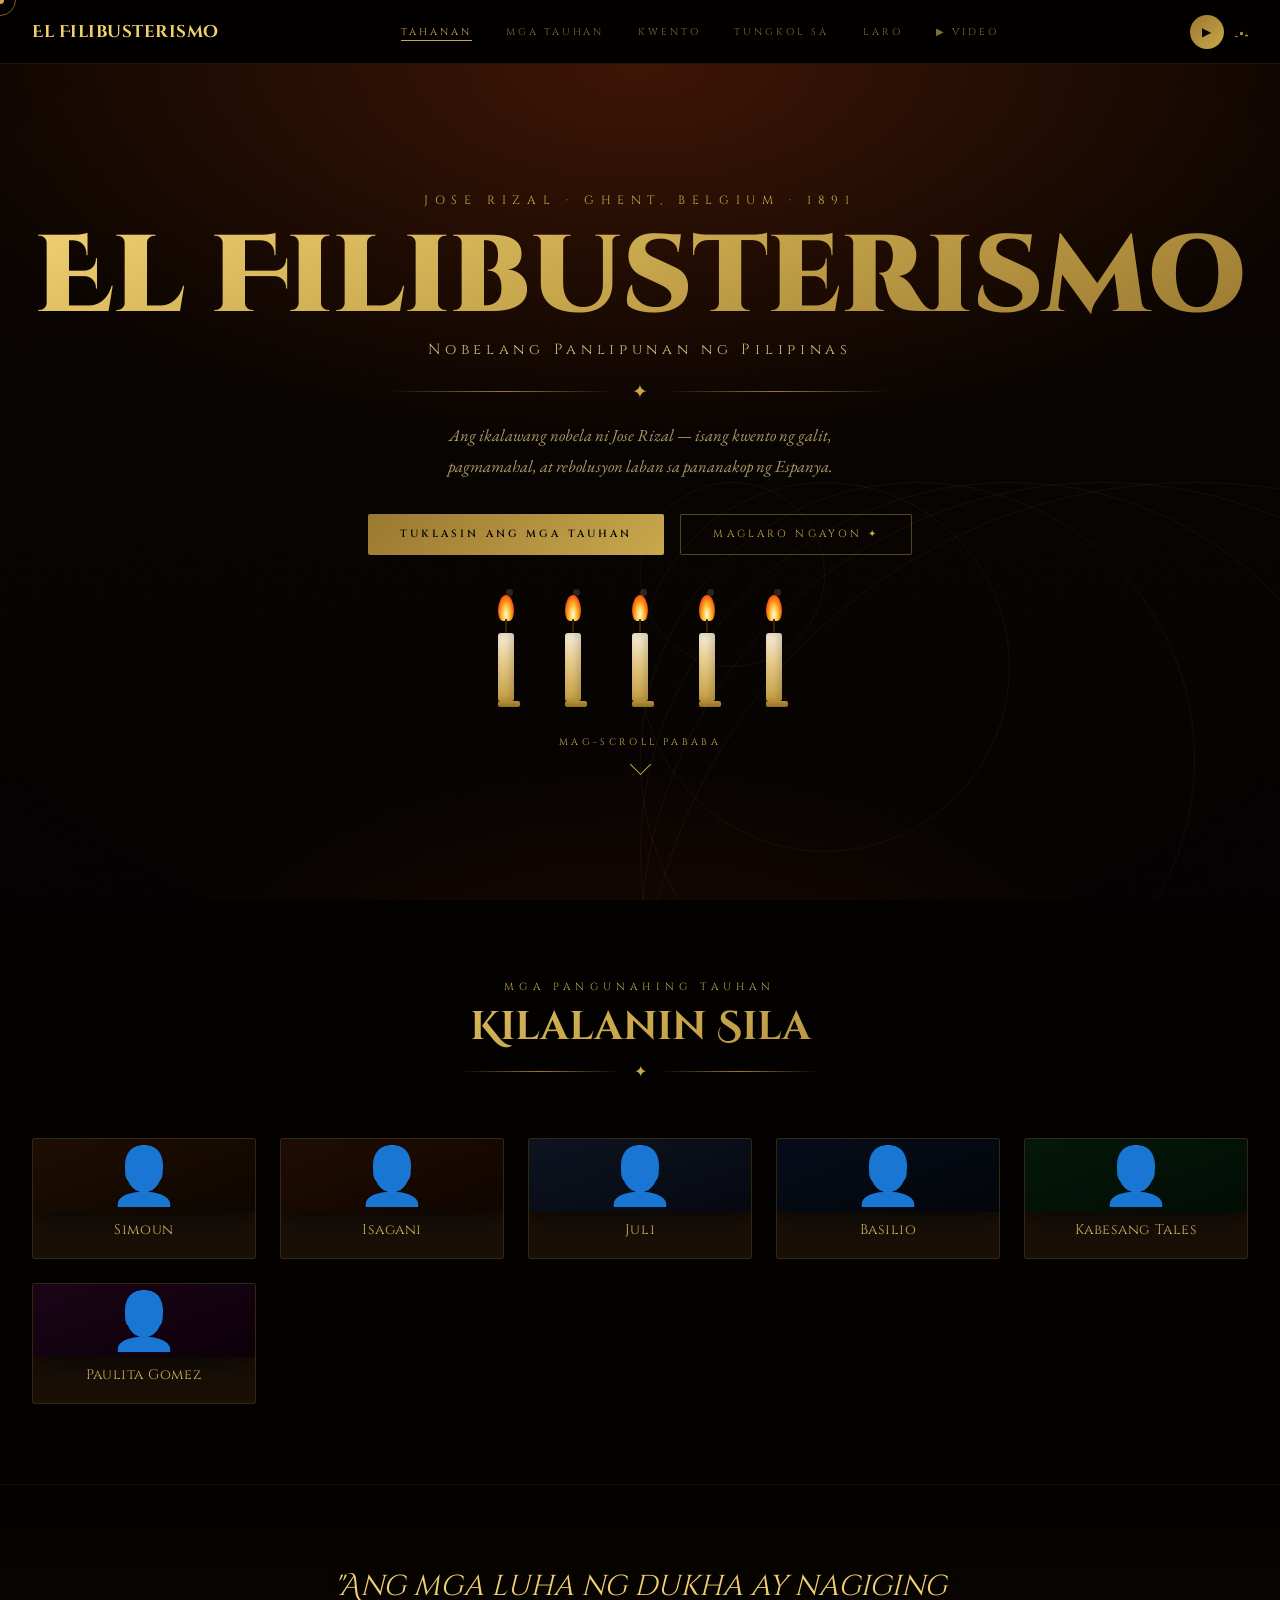
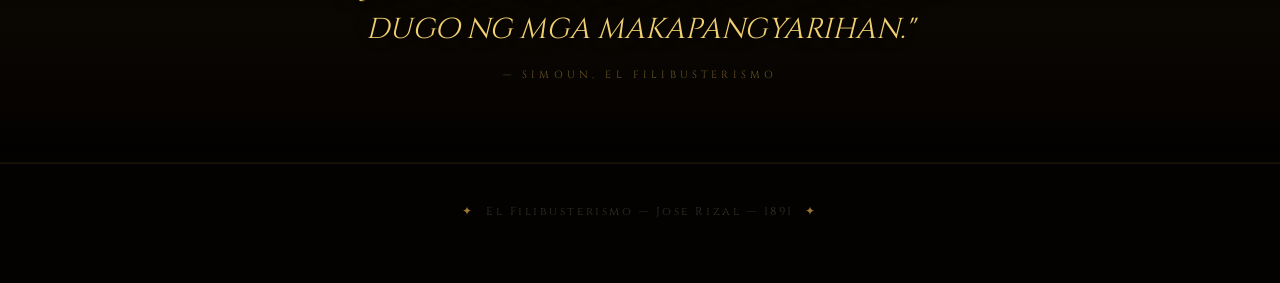
==== index.html @ e142c2f9 "changes" ====
<!DOCTYPE html>
<html lang="fil">
<head>
<meta charset="UTF-8">
<meta name="viewport" content="width=device-width, initial-scale=1.0, maximum-scale=1.0">
<title>El Filibusterismo — Pangunahing Pahina</title>
<link href="https://fonts.googleapis.com/css2?family=Cinzel+Decorative:wght@400;700;900&family=Cinzel:wght@400;600;700&family=EB+Garamond:ital,wght@0,400;0,600;1,400;1,600&display=swap" rel="stylesheet">

  <link rel="stylesheet" href="css/variables-reset.css">
  <link rel="stylesheet" href="css/keyframes.css">
  <link rel="stylesheet" href="css/layout.css">
  <link rel="stylesheet" href="css/navbar.css">
  <link rel="stylesheet" href="css/pages.css">
  <link rel="stylesheet" href="css/landing.css">
  <link rel="stylesheet" href="css/characters.css">
  <link rel="stylesheet" href="css/about.css">
  <link rel="stylesheet" href="css/game.css">
  <link rel="stylesheet" href="css/modal.css">
  <link rel="stylesheet" href="css/misc.css">
  <link rel="stylesheet" href="css/kwento.css">
  <link rel="stylesheet" href="css/video.css">
  <link rel="stylesheet" href="css/registration.css">
</head>
<body>

<!-- Page wipe -->
<div id="pageWipe"></div>
<!-- Read progress -->
<div id="readProg"></div>
<!-- Cursor -->
<div class="c-dot" id="cDot"></div>
<div class="c-ring" id="cRing"></div>
<!-- Particles -->
<div id="particles"></div>

<!-- ══════════════════════════════════════
     NAVBAR
     ══════════════════════════════════════ -->
<nav id="navbar">
  <div class="nav-brand" onclick="nav('home')">El Filibusterismo</div>
  <div class="nav-links">
    <button class="nav-link active" data-page="home" onclick="nav('home')">Tahanan</button>
    <button class="nav-link" data-page="characters" onclick="nav('characters')">Mga Tauhan</button>
    <button class="nav-link" data-page="kwento" onclick="nav('kwento')">Kwento</button>
    <button class="nav-link" data-page="about" onclick="nav('about')">Tungkol Sa</button>
    <button class="nav-link" data-page="game" onclick="nav('game')">Laro</button>
    <button class="nav-link" data-page="video" onclick="nav('video')">▶ Video</button>
  </div>
  <div style="display:flex;align-items:center;gap:.4rem">
    <button class="nav-music-btn" id="navMusicBtn" onclick="toggleMusic()" title="Musika">▶</button>
    <div class="nav-eq" id="navEq">
      <div class="nav-eq-bar paused"></div>
      <div class="nav-eq-bar paused"></div>
      <div class="nav-eq-bar paused"></div>
    </div>
    <button class="hamburger" id="hamburger" onclick="toggleMobileNav()" aria-label="Menu">
      <span></span><span></span><span></span>
    </button>
  </div>
</nav>

<!-- Mobile nav -->
<div class="mobile-nav" id="mobileNav">
  <div class="mobile-nav-link" onclick="nav('home');toggleMobileNav()">✦ Tahanan</div>
  <div class="mobile-nav-link" onclick="nav('characters');toggleMobileNav()">⚜ Mga Tauhan</div>
  <div class="mobile-nav-link" onclick="nav('kwento');toggleMobileNav()">📖 Kwento</div>
  <div class="mobile-nav-link" onclick="nav('about');toggleMobileNav()">📜 Tungkol Sa</div>
  <div class="mobile-nav-link" onclick="nav('game');toggleMobileNav()">🎮 Laro</div>
  <div class="mobile-nav-link" onclick="nav('video');toggleMobileNav()">▶ Video</div>
</div>

<!-- ══════════════════════════════════════
     LANDING PAGE
     ══════════════════════════════════════ -->
<div id="page-home" class="page active">
  <section class="lhero">
    <div class="lhero-rings" id="lheroRings"></div>
    <p class="lhero-tag">Jose Rizal · Ghent, Belgium · 1891</p>
    <h1 class="lhero-title">El Filibusterismo</h1>
    <p class="lhero-sub">Nobelang Panlipunan ng Pilipinas</p>
    <div class="lhero-divider"><span class="lhero-gem">✦</span></div>
    <p class="lhero-desc">Ang ikalawang nobela ni Jose Rizal — isang kwento ng galit,<br>pagmamahal, at rebolusyon laban sa pananakop ng Espanya.</p>
    <div class="lhero-btns">
      <button class="btn-primary" onclick="nav('characters')">Tuklasin ang mga Tauhan</button>
      <button class="btn-outline" onclick="nav('game')">Maglaro Ngayon ✦</button>
    </div>
    <div class="candle-row" id="candleRow"></div>
    <div class="lhero-scroll">
      <span>MAG-SCROLL PABABA</span>
      <div class="lhero-scroll-arr"></div>
    </div>
  </section>

  <!-- Featured characters -->
  <section class="featured">
    <p class="featured-label">Mga Pangunahing Tauhan</p>
    <h2 class="featured-title">Kilalanin Sila</h2>
    <div class="featured-rule"><span>✦</span></div>
    <div class="featured-grid" id="featGrid"></div>
  </section>

  <!-- Quote -->
  <div class="quote-strip">
    <p class="quote-text">"Ang mga luha ng dukha ay nagiging dugo ng mga makapangyarihan."</p>
    <p class="quote-attr">— Simoun, El Filibusterismo</p>
  </div>

  <footer class="footer"><span>✦</span>&nbsp; El Filibusterismo — Jose Rizal — 1891 &nbsp;<span>✦</span></footer>
</div>

<!-- ══════════════════════════════════════
     CHARACTERS PAGE
     ══════════════════════════════════════ -->
<div id="page-characters" class="page">
  <div class="chars-hero">
    <p class="chars-eyeline">Dramatis Personae</p>
    <h1 class="chars-title">Mga Pangunahing Tauhan</h1>
    <p class="chars-desc">Ang bawat tauhan ay isang salamin ng lipunang kolonyal ng Pilipinas sa ilalim ng pamamahala ng Espanya.</p>
  </div>
  <div class="section-wrap">
    <div class="s-rule"><span>✦</span></div>
    <div class="filter-bar" id="filterBar"></div>
    <div class="cards-grid" id="cardsGrid"></div>
  </div>
  <footer class="footer"><span>✦</span>&nbsp; El Filibusterismo — Jose Rizal — 1891 &nbsp;<span>✦</span></footer>
</div>

<!-- ══════════════════════════════════════
     ABOUT PAGE
     ══════════════════════════════════════ -->
<div id="page-about" class="page">
  <div class="about-hero">
    <h1 class="about-title">Tungkol Sa Nobela</h1>
    <p class="about-subtitle">Ang Kasaysayan, Kahulugan, at Pamana ng El Filibusterismo</p>
  </div>
  <div class="about-content">
    <div class="rizal-box">
      <div class="rizal-emoji">👨‍💼</div>
      <div class="rizal-info">
        <div class="rizal-name">Jose Protacio Rizal Mercado y Alonzo Realonda</div>
        <div class="rizal-dates">Hunyo 19, 1861 — Disyembre 30, 1896</div>
        <p class="rizal-bio">Si Jose Rizal ay ang pambansang bayani ng Pilipinas — isang manunulat, doktor, painter, sculptor, at polyglot na nagsalita ng mahigit 22 wika. Ang kanyang mga nobela — <strong>Noli Me Tangere</strong> at <strong>El Filibusterismo</strong> — ay nagbigay ng sunog sa rebolusyonaryong kilusan ng mga Pilipino.</p>
      </div>
    </div>

    <div class="about-section">
      <div class="about-section-title">Kasaysayan ng Nobela</div>
      <p class="about-text">Ang <strong>El Filibusterismo</strong> ay ang ikalawang bahagi ng dilogy ni Rizal, na sinundan ang unang nobela na <strong>Noli Me Tangere</strong> (1887). Inilathala ito noong <strong>1891 sa Ghent, Belgium</strong>, matapos maibenta ni Rizal ang kanyang alahas upang mapondohan ang pag-imprenta.</p>
      <p class="about-text">Ang pamagat ay nagmula sa salitang Espanyol na "filibustero" — isang termino na ginamit ng mga Espanyol para tukuyin ang mga Pilipinong nagtataguyod ng reporma o rebolusyon. Sa nobela, ito ay ang bansag sa dating Crisostomo Ibarra na ngayon ay kilala bilang <strong>Simoun</strong>.</p>
      <p class="about-text">Kung ang Noli Me Tangere ay naglarawan ng mga panlipunang sakit ng lipunang Pilipino, ang El Filibusterismo naman ay nagtatayo ng tanong: <em>"Kung hindi mababago ang sistema sa pamamagitan ng reporma, dapat bang rebolusyon ang sagot?"</em></p>
    </div>

    <div class="about-section">
      <div class="about-section-title">Kronolohiya</div>
      <div class="timeline" id="timeline"></div>
    </div>

    <div class="about-section">
      <div class="about-section-title">Mga Katotohanan</div>
      <div class="facts-grid">
        <div class="fact-card"><div class="fact-icon">📖</div><div class="fact-title">Kabanata</div><div class="fact-text">38 na kabanata ang nobela, mula "Ang Bisita" hanggang "Epilogo".</div></div>
        <div class="fact-card"><div class="fact-icon">🌍</div><div class="fact-title">Wika</div><div class="fact-text">Orihinal na isinulat sa wikang Espanyol, ngunit isinalin na sa Pilipino, Ingles, at marami pang iba.</div></div>
        <div class="fact-card"><div class="fact-icon">🎭</div><div class="fact-title">Tema</div><div class="fact-text">Paghihiganti, katarungan, rebolusyon, pag-ibig, at ang kahulugan ng kalayaan.</div></div>
        <div class="fact-card"><div class="fact-icon">📍</div><div class="fact-title">Setting</div><div class="fact-text">Pangunahin sa Maynila at karatig-lalawigan nito sa panahon ng kolonyal na pamamahala ng Espanya.</div></div>
        <div class="fact-card"><div class="fact-icon">💰</div><div class="fact-title">Pagpopondo</div><div class="fact-text">Ipinagbili ni Rizal ang alahas ng isang kaibigan upang mapondohan ang pag-imprenta ng nobela.</div></div>
        <div class="fact-card"><div class="fact-icon">⚖️</div><div class="fact-title">Pagbabawal</div><div class="fact-text">Agad na ipinagbawal ng mga Espanyol ang nobela sa Pilipinas pagkatapos itong mailathala.</div></div>
      </div>
    </div>

    <div class="about-section">
      <div class="about-section-title">Pamana at Kahalagahan</div>
      <p class="about-text">Ang El Filibusterismo ay itinuturing na isa sa mga pinakamahalagang akdang pampanitikan sa kasaysayan ng Pilipinas. Ito ay nagsilbing inspirasyon sa Kilusang Propaganda at sa huli ay sa Rebolusyong Pilipino ng 1896.</p>
      <p class="about-text">Ngayon, ang nobela ay bahagi ng curriculum ng lahat ng paaralang Pilipino at patuloy na pinag-aaralan bilang isang kritikal na pagsusuri ng kolonyal na karanasan ng mga Pilipino.</p>
    </div>
  </div>
  <footer class="footer"><span>✦</span>&nbsp; El Filibusterismo — Jose Rizal — 1891 &nbsp;<span>✦</span></footer>
</div>

<!-- ══════════════════════════════════════
     GAME PAGE
     ══════════════════════════════════════ -->
<div id="page-game" class="page">
  <div class="game-hero">
    <h1 class="game-title">Sino Ako?</h1>
    <p class="game-subtitle">Hulaan ang tauhan mula sa mga pahiwatig · May Boses na AI</p>
  </div>
  <div class="game-wrap">
    <!-- Player Badge -->
    <div class="player-badge" id="playerBadge" style="display:none">
      <div class="player-avatar" id="playerAvatar">?</div>
      <div class="player-info">
        <div class="player-name" id="playerPangalan">—</div>
        <div class="player-meta" id="playerMeta">—</div>
      </div>
      <button class="player-change-btn" onclick="showReg()">Baguhin</button>
    </div>

    <!-- Puntos -->
    <div class="score-bar">
      <div class="score-item"><span class="score-label">Puntos</span><span class="score-val" id="scoreVal">0</span></div>
      <div class="score-item"><span class="score-label">Sunod-sunod</span><span class="score-val" id="streakVal">0🔥</span></div>
      <div class="score-item"><span class="score-label">Tanong</span><span class="score-val" id="qNumVal">1/10</span></div>
      <div class="score-item"><span class="score-label">Pinakamataas</span><span class="score-val" id="highVal">0</span></div>
    </div>

    <!-- Difficulty -->
    <div class="diff-row">
      <button class="diff-btn active" onclick="setDiff('easy',this)">Madali</button>
      <button class="diff-btn" onclick="setDiff('medium',this)">Katamtaman</button>
      <button class="diff-btn" onclick="setDiff('hard',this)">Mahirap</button>
    </div>

    <!-- Game card -->
    <div class="game-card" id="gameCard">
      <div class="clue-number" id="clueNumber">PAHIWATIG #1</div>
      <div class="clue-text" id="clueText"><span id="clueDisplay"></span><span class="clue-cursor" id="clueCursor"></span></div>
      <div class="voice-row">
        <button class="voice-btn" id="voiceBtn" onclick="speakClue()"><span class="voice-icon">🔊</span> BASAHIN</button>
        <button class="ai-btn" id="aiBtn" onclick="getAIClue()"><span>✦</span> <span id="aiBtnText">AI PAHIWATIG</span> <span class="ai-loading" id="aiLoading"></span></button>
      </div>
      <!-- Countdown -->
      <div class="countdown-wrap" id="countdownWrap">
        <svg class="countdown-svg" width="46" height="46" viewBox="0 0 46 46">
          <circle class="countdown-bg" cx="23" cy="23" r="20"/>
          <circle class="countdown-arc" id="countdownArc" cx="23" cy="23" r="20"/>
        </svg>
        <div class="countdown-num" id="countdownNum">30</div>
      </div>
    </div>

    <!-- Result -->
    <div class="result-feedback" id="resultFb"></div>

    <!-- Choices -->
    <div class="choices-grid" id="choicesGrid"></div>

    <!-- Controls -->
    <div class="game-ctrl">
      <button class="ctrl-btn primary" id="nextBtn" onclick="nextTanong()" style="display:none">Susunod →</button>
      <button class="ctrl-btn" onclick="resetGame()">↺ Magsimula Ulit</button>
    </div>

    <!-- Local high scores -->
    <div class="highscores">
      <div class="hs-title">⭐ Iyong mga Naitala</div>
      <ul class="hs-list" id="hsList"></ul>
    </div>

    <!-- Global leaderboard -->
    <div class="global-lb" id="globalLb">
      <div class="glb-header">
        <div class="glb-title-wrap">
          <span class="glb-icon">🌍</span>
          <div>
            <div class="glb-title">Pandaigdigang Talaan ng Pinakamataas</div>
            <div class="glb-sub">Pinakamataas na Puntos — Lahat ng Manlalaro</div>
          </div>
        </div>
        <button class="glb-refresh" id="glbI-refreshBtn" onclick="loadGlobalBoard()">↺ I-refresh</button>
      </div>
      <div class="glb-body" id="glbBody">
        <div class="glb-loading"><div class="glb-loading-spin"></div>Nilo-load ang leaderboard...</div>
      </div>
    </div>
  </div>
  <footer class="footer"><span>✦</span>&nbsp; El Filibusterismo — Jose Rizal — 1891 &nbsp;<span>✦</span></footer>
</div>


<!-- ══════════════════════════════════════
     KWENTO (STORY) PAGE
     ══════════════════════════════════════ -->
<div id="page-kwento" class="page">
  <div class="kwento-hero">
    <h1 class="kwento-title">Mga Kabanata</h1>
    <p class="kwento-sub">Ang buong kwento ng El Filibusterismo — kabanata sa kabanata</p>
  </div>
  <div class="chapter-list" id="chapterList"></div>
  <footer class="footer"><span>✦</span>&nbsp; El Filibusterismo — Jose Rizal — 1891 &nbsp;<span>✦</span></footer>
</div>

<!-- ══════════════════════════════════════
     SCENE VIEWER OVERLAY
     ══════════════════════════════════════ -->
<div class="scene-viewer" id="sceneViewer">
  <div class="scene-stage" id="sceneStage">
    <canvas id="sceneCanvas"></canvas>
    <!-- Character layers rendered by JS -->
    <div class="scene-text-overlay">
      <div class="scene-chapter-tag" id="sceneChTag"></div>
      <div class="scene-title" id="sceneTitle"></div>
      <div class="scene-body" id="sceneBody"></div>
      <div class="scene-chars-row" id="sceneCharsRow"></div>
    </div>
    <div class="scene-flash" id="sceneFlash"></div>
    <!-- Controls -->
    <div class="scene-controls">
      <button class="scene-ctrl-btn" id="sceneVoiceBtn" onclick="sceneSpeak()">🔊 BOSES</button>
      <button class="scene-ctrl-btn" id="sceneAutoBtn" onclick="toggleAutoPlay()">▶ AUTO</button>
    </div>
  </div>
  <div class="scene-nav">
    <button class="scene-nav-btn" id="scenePrevBtn" onclick="sceneNav(-1)">← NAKARAAN</button>
    <div class="scene-progress-dots" id="sceneProgDots"></div>
    <button class="scene-nav-btn" id="sceneSusunodBtn" onclick="sceneNav(1)">SUSUNOD →</button>
    <button class="scene-close-btn" onclick="closeScene()">✕ ISARA</button>
  </div>
</div>


<!-- ══════════════════════════════════════
     VIDEO PAGE
     ══════════════════════════════════════ -->
<div id="page-video" class="page">
  <div class="video-hero">
    <h1 class="video-hero-title">Mga Video</h1>
    <p class="video-hero-sub">Dokumentaryo, pelikula, at lektura tungkol sa El Filibusterismo at kay Jose Rizal</p>
  </div>
  <div class="video-wrap">
    <div class="vid-tabs" id="vidTabs"></div>
    <div class="vid-grid" id="vidGrid"></div>
  </div>
  <footer class="footer"><span>✦</span>&nbsp; El Filibusterismo — Jose Rizal — 1891 &nbsp;<span>✦</span></footer>
</div>

<!-- Video Lightbox -->
<div class="vid-lightbox" id="vidLightbox">
  <div class="vid-lb-inner">
    <button class="vid-lb-close" onclick="closeLightbox()">✕ ISARA</button>
    <div class="vid-lb-frame"><iframe id="vidLbFrame" allowfullscreen allow="autoplay"></iframe></div>
    <div class="vid-lb-title" id="vidLbTitle"></div>
  </div>
</div>

<!-- Modal -->
<div class="modal-overlay" id="modalOverlay">
  <div class="modal">
    <button class="modal-close" id="modalIsara">✕</button>
    <div class="modal-header">
      <div class="modal-emoji" id="mEmoji"></div>
      <div>
        <div class="modal-name" id="mPangalan"></div>
        <div class="modal-alias" id="mAlias"></div>
        <span class="modal-role-tag" id="mRole"></span>
      </div>
    </div>
    <div class="modal-body">
      <div class="modal-sec-label">Mga Katangian</div>
      <div class="modal-attrs" id="mAttrs"></div>
      <div class="modal-sec-label">Buod</div>
      <p class="modal-desc" id="mDesc"></p>
      <div class="modal-quote" id="mQuote"></div>
    </div>
  </div>
</div>



<!-- ══════════════════════════════════════
     PLAYER REGISTRATION SCREEN
     ══════════════════════════════════════ -->
<div class="reg-screen hidden" id="regScreen">
  <div class="reg-box">

    <!-- Window title bar -->
    <div class="reg-titlebar">
      <div class="reg-titlebar-dots">
        <div class="reg-titlebar-dot close" onclick="hideReg()" title="Isara"></div>
        <div class="reg-titlebar-dot"></div>
        <div class="reg-titlebar-dot"></div>
      </div>
      <div class="reg-titlebar-label">El Filibusterismo — Laro</div>
      <div class="reg-titlebar-spacer"></div>
    </div>

    <!-- Scrollable form body -->
    <div class="reg-body">
      <p class="reg-eyeline">Mag-ingat sa Espanya</p>
      <h2 class="reg-title">Sino Ka?</h2>
      <p class="reg-sub">Pumasok ang iyong impormasyon bago maglaro</p>
      <div class="reg-divider"><span>✦</span></div>

      <div class="reg-field">
        <label class="reg-label" for="regPangalan">Pangalan</label>
        <input class="reg-input" id="regPangalan" type="text" placeholder="Ilagay ang iyong pangalan..." maxlength="40" autocomplete="name">
        <div class="reg-error" id="regPangalanErr">Pakisulat ang iyong pangalan.</div>
      </div>

      <div class="reg-row">
        <div class="reg-field">
          <label class="reg-label" for="regEdad">Edad</label>
          <input class="reg-input" id="regEdad" type="number" placeholder="Hal. 16" min="5" max="99">
          <div class="reg-error" id="regEdadErr">Ilagay ang tamang edad (5–99).</div>
        </div>
        <div class="reg-field">
          <label class="reg-label" for="regKasarian">Kasarian</label>
          <select class="reg-select" id="regKasarian">
            <option value="">— Piliin —</option>
            <option value="Lalaki">Lalaki</option>
            <option value="Babae">Babae</option>
            <option value="Iba pa">Iba pa</option>
            <option value="Ayaw sabihin">Ayaw sabihin</option>
          </select>
        </div>
      </div>

      <div class="reg-row">
        <div class="reg-field">
          <label class="reg-label" for="regSeksiyon">Seksiyon / Kurso</label>
          <input class="reg-input" id="regSeksiyon" type="text" placeholder="Hal. Gr.10 Narra" maxlength="30">
        </div>
        <div class="reg-field">
          <label class="reg-label" for="regPaaralan">Paaralan</label>
          <input class="reg-input" id="regPaaralan" type="text" placeholder="Pangalan ng paaralan" maxlength="50">
        </div>
      </div>

      <div class="reg-field">
        <label class="reg-label" for="regRehiyon">Rehiyon</label>
        <select class="reg-select" id="regRehiyon">
          <option value="">— Piliin —</option>
          <option>NCR — Metro Manila</option>
          <option>Rehiyon I — Ilocos</option>
          <option>Rehiyon II — Cagayan Valley</option>
          <option>Rehiyon III — Central Luzon</option>
          <option>Rehiyon IV-A — CALABARZON</option>
          <option>Rehiyon IV-B — MIMAROPA</option>
          <option>Rehiyon V — Bicol</option>
          <option>Rehiyon VI — Western Visayas</option>
          <option>Rehiyon VII — Central Visayas</option>
          <option>Rehiyon VIII — Eastern Visayas</option>
          <option>Rehiyon IX — Zamboanga Peninsula</option>
          <option>Rehiyon X — Northern Mindanao</option>
          <option>Rehiyon XI — Davao</option>
          <option>Rehiyon XII — SOCCSKSARGEN</option>
          <option>Rehiyon XIII — Caraga</option>
          <option>BARMM</option>
          <option>CAR — Cordillera</option>
          <option>Ibang Bansa</option>
        </select>
      </div>

      <button class="reg-submit" id="regIsumiteBtn" onclick="submitReg()">
        <span id="regBtnText">MAGSIMULA NA ✦</span>
        <span class="reg-spin" id="regSpin"></span>
      </button>
    </div><!-- /.reg-body -->

  </div><!-- /.reg-box -->
</div>


  <!-- Data -->
  <script src="js/data-chars.js"></script>
  <script src="js/data-timeline.js"></script>
  <script src="js/data-chapters.js"></script>
  <!-- Engine -->
  <script src="js/audio.js"></script>
  <script src="js/navigation.js"></script>
  <script src="js/cursor.js"></script>
  <script src="js/sparks-particles.js"></script>
  <!-- Pages -->
  <script src="js/landing.js"></script>
  <script src="js/characters.js"></script>
  <script src="js/about.js"></script>
  <script src="js/modal.js"></script>
  <script src="js/scroll.js"></script>
  <script src="js/game.js"></script>
  <script src="js/voice.js"></script>
  <script src="js/ai-clue.js"></script>
  <script src="js/kwento.js"></script>
  <script src="js/scene.js"></script>
  <script src="js/video.js"></script>
  <!-- Sheets / Init -->
  <script src="js/sheets.js"></script>
  <script src="js/init.js"></script>
</body>
</html>
---- css/keyframes.css ----
@keyframes fade-up{from{opacity:0;transform:translateY(26px)}to{opacity:1;transform:translateY(0)}}
@keyframes fade-in{from{opacity:0}to{opacity:1}}
@keyframes pulse-ring{0%,100%{opacity:.18;transform:translate(-50%,-50%) scale(1)}50%{opacity:.04;transform:translate(-50%,-50%) scale(1.07)}}
@keyframes float-p{0%{transform:translateY(0) translateX(0) scale(1);opacity:0}8%{opacity:.9}92%{opacity:.5}100%{transform:translateY(-110vh) translateX(var(--dx)) scale(.2);opacity:0}}
@keyframes flame-flicker{0%,100%{transform:scaleY(1) scaleX(1) rotate(-1.5deg);opacity:1}22%{transform:scaleY(1.13) scaleX(.91) rotate(2.2deg);opacity:.87}48%{transform:scaleY(.92) scaleX(1.08) rotate(-.6deg)}72%{transform:scaleY(1.08) scaleX(.94) rotate(2.8deg);opacity:.93}}
@keyframes glow-candle{0%,100%{filter:drop-shadow(0 0 8px rgba(255,120,10,.5)) drop-shadow(0 0 22px rgba(255,75,0,.18))}50%{filter:drop-shadow(0 0 20px rgba(255,150,20,.8)) drop-shadow(0 0 45px rgba(255,100,5,.32))}}
@keyframes smoke-d{0%{transform:translateY(0) scale(1) rotate(0);opacity:.32}100%{transform:translateY(-80px) scale(3.2) rotate(40deg);opacity:0}}
@keyframes card-reveal{from{opacity:0;transform:translateY(42px) scale(.965)}to{opacity:1;transform:translateY(0) scale(1)}}
@keyframes modal-in{from{opacity:0;transform:scale(.86) translateY(32px)}to{opacity:1;transform:scale(1) translateY(0)}}
@keyframes shimmer{0%{background-position:-200% center}100%{background-position:200% center}}
@keyframes ink-reveal{from{clip-path:inset(0 100% 0 0);opacity:0}to{clip-path:inset(0 0% 0 0);opacity:1}}
@keyframes float-s{0%,100%{transform:translateY(0) rotate(0)}50%{transform:translateY(-7px) rotate(1deg)}}
@keyframes spark-a{0%{transform:translate(0,0) scale(1);opacity:1}100%{transform:translate(var(--sx),var(--sy)) scale(0);opacity:0}}
@keyframes bounce-arr{0%,100%{transform:rotate(45deg) translateY(0)}50%{transform:rotate(45deg) translateY(8px)}}
@keyframes page-wipe{from{transform:scaleX(1)}to{transform:scaleX(0)}}
@keyframes slide-page{from{opacity:0;transform:translateY(20px)}to{opacity:1;transform:translateY(0)}}
@keyframes nav-in{from{transform:translateY(-100%);opacity:0}to{transform:translateY(0);opacity:1}}
@keyframes eq{0%,100%{transform:scaleY(.3)}50%{transform:scaleY(1)}}
@keyframes glow-pulse{0%,100%{box-shadow:0 0 20px rgba(201,168,76,.15)}50%{box-shadow:0 0 40px rgba(201,168,76,.35)}}
@keyframes score-pop{0%{transform:scale(1)}50%{transform:scale(1.3)}100%{transform:scale(1)}}
@keyframes wrong-shake{0%,100%{transform:translateX(0)}25%{transform:translateX(-8px)}75%{transform:translateX(8px)}}
@keyframes voice-pulse{0%,100%{transform:scale(1);opacity:.7}50%{transform:scale(1.15);opacity:1}}
@keyframes typewriter{from{width:0}to{width:100%}}
@keyframes cursor-blink{0%,100%{opacity:1}50%{opacity:0}}
@keyframes hero-pan{0%{transform:scale(1.06) translateX(0)}100%{transform:scale(1) translateX(-1.5%)}}
@keyframes countdown{from{stroke-dashoffset:0}to{stroke-dashoffset:283}}
---- css/layout.css ----
/* ── READ PROGRESS ── */
#readProg{position:fixed;top:0;left:0;height:2px;background:linear-gradient(90deg,var(--gold-dim),var(--gold-light));z-index:9995;width:0;transition:width .1s;box-shadow:0 0 6px rgba(201,168,76,.5)}

/* ── PAGE WIPE ── */
#pageWipe{position:fixed;inset:0;background:var(--ink);z-index:99998;transform-origin:right center;animation:page-wipe 1.1s cubic-bezier(.77,0,.18,1) .1s forwards}

/* ── CURSOR ── */
.c-dot,.c-ring{position:fixed;border-radius:50%;pointer-events:none;z-index:9999}
.c-dot{width:7px;height:7px;background:var(--gold);top:-3.5px;left:-3.5px;transition:transform .06s var(--ease-expo);mix-blend-mode:difference}
.c-ring{width:32px;height:32px;border:1.5px solid rgba(201,168,76,.6);top:-16px;left:-16px;transition:transform .16s var(--ease-expo),width .3s,height .3s,border-color .3s;mix-blend-mode:difference}
.c-ring.hov{width:52px;height:52px;border-color:rgba(201,168,76,.22);top:-26px;left:-26px}
@media(max-width:768px){.c-dot,.c-ring{display:none}}
---- css/navbar.css ----
/* ── NAVBAR ── */
#navbar{
  position:fixed;top:0;left:0;right:0;height:var(--nav-h);
  z-index:9990;
  display:flex;align-items:center;justify-content:space-between;
  padding:0 2rem;
  background:rgba(4,2,0,.82);
  backdrop-filter:blur(18px) saturate(.8);
  border-bottom:1px solid rgba(201,168,76,.12);
  transition:background .4s,border-color .4s;
  animation:nav-in .8s var(--ease-expo) .3s both;
}
#navbar.scrolled{background:rgba(4,2,0,.96);border-color:rgba(201,168,76,.2)}
.nav-brand{font-family:'Cinzel Decorative',serif;font-size:clamp(.8rem,2vw,1.05rem);font-weight:700;color:var(--gold-light);cursor:pointer;letter-spacing:.03em;transition:color .3s;flex-shrink:0}
.nav-brand:hover{color:#fff}
.nav-links{display:flex;align-items:center;gap:.3rem}
.nav-link{
  font-family:'Cinzel',serif;font-size:.62rem;letter-spacing:.3em;text-transform:uppercase;
  color:rgba(201,168,76,.65);padding:.5rem .9rem;cursor:pointer;
  position:relative;transition:color .3s;white-space:nowrap;border:none;background:none;
}
.nav-link::after{content:'';position:absolute;bottom:6px;left:.9rem;right:.9rem;height:1px;background:var(--gold);transform:scaleX(0);transform-origin:center;transition:transform .3s var(--ease-expo)}
.nav-link:hover,.nav-link.active{color:var(--gold)}
.nav-link:hover::after,.nav-link.active::after{transform:scaleX(1)}
.nav-music-btn{
  width:34px;height:34px;border-radius:50%;
  background:linear-gradient(135deg,var(--gold-dim),var(--gold));
  border:none;cursor:pointer;
  display:flex;align-items:center;justify-content:center;
  font-size:.75rem;color:var(--ink);
  transition:transform .2s var(--ease-spring),box-shadow .3s;
  flex-shrink:0;margin-left:.5rem;
}
.nav-music-btn:hover{transform:scale(1.12);box-shadow:0 0 20px rgba(201,168,76,.4)}
.nav-eq{display:flex;align-items:flex-end;gap:2px;height:14px;margin-left:.3rem}
.nav-eq-bar{width:3px;background:var(--gold);border-radius:2px;animation:eq var(--s) ease-in-out infinite alternate;opacity:.8}
.nav-eq-bar:nth-child(1){--s:.4s;height:5px}
.nav-eq-bar:nth-child(2){--s:.3s;height:11px;animation-delay:.1s}
.nav-eq-bar:nth-child(3){--s:.5s;height:7px;animation-delay:.2s}
.nav-eq-bar.paused{animation-play-state:paused;transform:scaleY(.3)}

/* Hamburger */
.hamburger{display:none;flex-direction:column;gap:5px;cursor:pointer;padding:.4rem;border:none;background:none}
.hamburger span{display:block;width:24px;height:1.5px;background:var(--gold);transition:transform .3s,opacity .3s}
.hamburger.open span:nth-child(1){transform:translateY(6.5px) rotate(45deg)}
.hamburger.open span:nth-child(2){opacity:0}
.hamburger.open span:nth-child(3){transform:translateY(-6.5px) rotate(-45deg)}

/* Mobile nav */
.mobile-nav{
  position:fixed;top:var(--nav-h);left:0;right:0;bottom:0;
  background:rgba(4,2,0,.97);backdrop-filter:blur(20px);
  z-index:9989;display:none;flex-direction:column;align-items:center;justify-content:center;gap:2rem;
  opacity:0;transition:opacity .3s;
}
.mobile-nav.open{display:flex;opacity:1}
.mobile-nav-link{font-family:'Cinzel Decorative',serif;font-size:1.4rem;color:rgba(201,168,76,.6);cursor:pointer;transition:color .3s,transform .3s;letter-spacing:.05em}
.mobile-nav-link:hover{color:var(--gold-light);transform:scale(1.05)}

@media(max-width:768px){
  .nav-links{display:none}
  .hamburger{display:flex}
  #navbar{padding:0 1.2rem}
}
---- css/pages.css ----
/* ── PAGES ── */
.page{display:none;min-height:100vh;padding-top:var(--nav-h)}
.page.active{display:block;animation:slide-page .55s var(--ease-expo) forwards}
---- css/landing.css ----
/* ═══════════════════════════════════
   LANDING PAGE
   ═══════════════════════════════════ */
#page-home{}

/* Hero */
.lhero{
  position:relative;min-height:calc(100vh - var(--nav-h));
  display:flex;flex-direction:column;align-items:center;justify-content:center;
  text-align:center;padding:3rem 1.5rem;
  background:
    radial-gradient(ellipse 90% 70% at 50% 0%,rgba(65,22,5,.92) 0%,transparent 65%),
    radial-gradient(ellipse 70% 50% at 50% 110%,rgba(30,8,0,.85) 0%,transparent 55%),
    linear-gradient(180deg,#0a0400,#040200);
  overflow:hidden;
}
.lhero-rings{position:absolute;inset:0;pointer-events:none}
.lhero-ring{position:absolute;border-radius:50%;border:1px solid rgba(201,168,76,.07);top:50%;left:50%;animation:pulse-ring 9s ease-in-out infinite}
.lhero-tag{font-family:'Cinzel',serif;font-size:clamp(.58rem,1.3vw,.75rem);letter-spacing:.55em;color:var(--gold);text-transform:uppercase;opacity:0;animation:fade-up 1s .3s var(--ease-expo) forwards;margin-bottom:.6rem}
.lhero-title{font-family:'Cinzel Decorative',serif;font-size:clamp(2.5rem,8.5vw,7.5rem);font-weight:900;line-height:1.04;opacity:0;animation:fade-up 1.1s .5s var(--ease-expo) forwards;background:linear-gradient(160deg,#f0d070 0%,#c9a84c 45%,#9a7830 100%);-webkit-background-clip:text;-webkit-text-fill-color:transparent;background-clip:text;margin:.3rem 0}
.lhero-sub{font-family:'Cinzel',serif;font-size:clamp(.68rem,1.8vw,.92rem);letter-spacing:.32em;color:var(--parchment-dark);opacity:0;animation:fade-up 1s .75s var(--ease-expo) forwards;margin-bottom:1.2rem}
.lhero-divider{display:flex;align-items:center;gap:1rem;width:min(500px,90vw);margin-bottom:1rem;opacity:0;animation:fade-up 1s .95s var(--ease-expo) forwards}
.lhero-divider::before,.lhero-divider::after{content:'';flex:1;height:1px;background:linear-gradient(90deg,transparent,var(--gold-dim),transparent)}
.lhero-gem{color:var(--gold);font-size:1.2rem}
.lhero-desc{font-size:clamp(.88rem,2vw,1.05rem);font-style:italic;color:rgba(212,184,122,.82);max-width:520px;line-height:1.85;opacity:0;animation:fade-up 1s 1.15s var(--ease-expo) forwards}
.lhero-btns{display:flex;gap:1rem;flex-wrap:wrap;justify-content:center;margin-top:2rem;opacity:0;animation:fade-up 1s 1.35s var(--ease-expo) forwards}
.btn-primary{font-family:'Cinzel',serif;font-size:.65rem;letter-spacing:.3em;padding:.8rem 2rem;background:linear-gradient(135deg,var(--gold-dim),var(--gold));color:var(--ink);border:none;cursor:pointer;transition:transform .2s var(--ease-spring),box-shadow .3s;text-transform:uppercase;border-radius:2px;font-weight:600}
.btn-primary:hover{transform:scale(1.05);box-shadow:0 8px 30px rgba(201,168,76,.35)}
.btn-outline{font-family:'Cinzel',serif;font-size:.65rem;letter-spacing:.3em;padding:.8rem 2rem;background:none;color:var(--gold);border:1px solid rgba(201,168,76,.4);cursor:pointer;transition:border-color .3s,background .3s,transform .2s var(--ease-spring);text-transform:uppercase;border-radius:2px}
.btn-outline:hover{border-color:var(--gold);background:rgba(201,168,76,.07);transform:scale(1.04)}

/* Candles */
.candle-row{display:flex;align-items:flex-end;gap:clamp(1.5rem,4vw,3.5rem);margin-top:2.5rem;opacity:0;animation:fade-in 1.5s 1.8s forwards}
.candle{position:relative;width:16px;cursor:pointer}
.candle-flame{width:16px;height:26px;background:radial-gradient(ellipse at 50% 75%,#fffce0 0%,#ffc030 35%,#ff6010 65%,transparent 100%);border-radius:50% 50% 30% 30%/60% 60% 40% 40%;margin:0 auto -2px;animation:flame-flicker 1.9s ease-in-out infinite,glow-candle 2.3s ease-in-out infinite;transform-origin:bottom center}
.candle-wick{width:2px;height:14px;background:#3a2000;margin:0 auto;border-radius:1px}
.candle-body{width:16px;height:68px;background:linear-gradient(180deg,#f9f0da,#e8cc88 45%,#c8a040);border-radius:3px 3px 2px 2px;box-shadow:inset -3px 0 8px rgba(0,0,0,.2)}
.candle-base{width:22px;height:6px;margin:0 auto;background:linear-gradient(180deg,#b89040,#907020);border-radius:2px}
.candle-smoke{position:absolute;top:-6px;left:50%;width:7px;height:7px;border-radius:50%;background:rgba(180,160,110,.22);animation:smoke-d 3s ease-out infinite}

.lhero-scroll{margin-top:1.8rem;opacity:0;animation:fade-up 1s 2s var(--ease-expo) forwards;display:flex;flex-direction:column;align-items:center;gap:.5rem;font-family:'Cinzel',serif;font-size:.6rem;letter-spacing:.35em;color:var(--gold)}
.lhero-scroll-arr{width:15px;height:15px;border-right:1.5px solid var(--gold);border-bottom:1.5px solid var(--gold);transform:rotate(45deg);animation:bounce-arr 1.6s ease-in-out infinite}

/* Featured strip */
.featured{padding:5rem 2rem;max-width:1280px;margin:0 auto}
.featured-label{font-family:'Cinzel',serif;font-size:.65rem;letter-spacing:.5em;color:var(--gold);text-align:center;text-transform:uppercase;margin-bottom:.4rem}
.featured-title{font-family:'Cinzel Decorative',serif;font-size:clamp(1.4rem,4vw,2.5rem);text-align:center;margin-bottom:.4rem;background:linear-gradient(160deg,#f0d070,#c9a84c 50%,#9a7830);-webkit-background-clip:text;-webkit-text-fill-color:transparent;background-clip:text}
.featured-rule{display:flex;align-items:center;gap:.8rem;margin:0 auto 3.5rem;width:min(360px,80vw)}
.featured-rule::before,.featured-rule::after{content:'';flex:1;height:1px;background:linear-gradient(90deg,transparent,var(--gold-dim),transparent)}
.featured-rule span{color:var(--gold)}

.featured-grid{display:grid;grid-template-columns:repeat(auto-fill,minmax(200px,1fr));gap:1.5rem}
@media(max-width:600px){.featured-grid{grid-template-columns:repeat(2,1fr);gap:1rem}}

.feat-card{
  position:relative;background:var(--ink-3);border:1px solid rgba(201,168,76,.15);
  border-radius:3px;overflow:hidden;cursor:pointer;
  transition:transform .4s var(--ease-expo),box-shadow .4s,border-color .4s;
  opacity:0;transform:translateY(30px);
}
.feat-card.visible{animation:card-reveal .6s var(--ease-expo) forwards}
.feat-card:hover{transform:translateY(-6px) scale(1.03);box-shadow:0 20px 60px rgba(0,0,0,.7),0 0 30px rgba(201,168,76,.1);border-color:rgba(201,168,76,.4)}
.feat-emoji{font-size:3.5rem;text-align:center;padding:2rem 1rem 1rem;filter:drop-shadow(0 6px 16px rgba(0,0,0,.7));transition:transform .4s var(--ease-spring)}
.feat-card:hover .feat-emoji{transform:scale(1.15) translateY(-4px)}
.feat-name{font-family:'Cinzel',serif;font-size:.88rem;color:var(--gold-light);text-align:center;padding:.5rem 1rem 1.2rem;letter-spacing:.04em}

/* Quote strip */
.quote-strip{
  padding:5rem 2rem;text-align:center;
  background:linear-gradient(180deg,transparent,rgba(201,168,76,.03) 50%,transparent);
  border-top:1px solid rgba(201,168,76,.08);border-bottom:1px solid rgba(201,168,76,.08);
}
.quote-text{font-family:'Cinzel Decorative',serif;font-size:clamp(1rem,3vw,1.8rem);color:var(--gold-light);max-width:700px;margin:0 auto 1rem;line-height:1.5;font-style:italic;text-shadow:0 0 40px rgba(201,168,76,.2)}
.quote-attr{font-family:'Cinzel',serif;font-size:.65rem;letter-spacing:.4em;color:rgba(201,168,76,.5);text-transform:uppercase}
---- css/characters.css ----
/* ═══════════════════════════════════
   CHARACTERS PAGE
   ═══════════════════════════════════ */
.chars-hero{padding:5rem 2rem 3rem;text-align:center;background:radial-gradient(ellipse 80% 60% at 50% 0%,rgba(40,15,3,.9),transparent 70%)}
.chars-eyeline{font-family:'Cinzel',serif;font-size:.65rem;letter-spacing:.5em;color:var(--gold);text-transform:uppercase;margin-bottom:.4rem}
.chars-title{font-family:'Cinzel Decorative',serif;font-size:clamp(1.6rem,5vw,3.2rem);background:linear-gradient(160deg,#f0d070,#c9a84c 50%,#9a7830);-webkit-background-clip:text;-webkit-text-fill-color:transparent;background-clip:text;margin-bottom:.5rem}
.chars-desc{font-style:italic;font-size:clamp(.88rem,2vw,1rem);color:rgba(212,184,122,.75);max-width:540px;margin:0 auto;line-height:1.8}

.section-wrap{padding:3rem 2rem 6rem;max-width:1280px;margin:0 auto}
.s-rule{display:flex;align-items:center;gap:.8rem;margin:2rem auto 3rem;width:min(360px,80vw)}
.s-rule::before,.s-rule::after{content:'';flex:1;height:1px;background:linear-gradient(90deg,transparent,var(--gold-dim),transparent)}
.s-rule span{color:var(--gold)}

/* Filter bar */
.filter-bar{display:flex;flex-wrap:wrap;gap:.6rem;justify-content:center;margin-bottom:3rem}
.filter-btn{font-family:'Cinzel',serif;font-size:.58rem;letter-spacing:.22em;padding:.4rem .9rem;border:1px solid rgba(201,168,76,.25);color:rgba(201,168,76,.6);background:none;cursor:pointer;text-transform:uppercase;transition:all .25s;border-radius:20px}
.filter-btn:hover,.filter-btn.active{border-color:var(--gold);color:var(--gold);background:rgba(201,168,76,.07)}

/* Cards */
.cards-grid{display:grid;grid-template-columns:repeat(auto-fill,minmax(280px,1fr));gap:2rem}
@media(max-width:600px){.cards-grid{grid-template-columns:1fr;gap:1.4rem}}
@media(min-width:601px) and (max-width:900px){.cards-grid{grid-template-columns:repeat(2,1fr)}}

.char-card{position:relative;background:linear-gradient(145deg,#1e1208,#0f0800);border:1px solid rgba(201,168,76,.18);border-radius:3px;overflow:hidden;cursor:none;opacity:0;transform:translateY(40px);will-change:transform;transition:transform .5s var(--ease-expo),box-shadow .5s,border-color .4s}
@media(max-width:768px){.char-card{cursor:pointer}}
.char-card.visible{animation:card-reveal .7s var(--ease-expo) forwards}
.char-card:hover{border-color:rgba(201,168,76,.5);box-shadow:0 24px 70px rgba(0,0,0,.75),0 0 40px rgba(201,168,76,.14),inset 0 1px 0 rgba(201,168,76,.18)}
.char-card::before,.char-card::after{content:'';position:absolute;width:22px;height:22px;border-color:var(--gold);border-style:solid;opacity:.3;z-index:6;pointer-events:none;transition:opacity .4s,width .4s,height .4s}
.char-card::before{top:8px;left:8px;border-width:1px 0 0 1px}
.char-card::after{bottom:8px;right:8px;border-width:0 1px 1px 0}
.char-card:hover::before,.char-card:hover::after{opacity:1;width:36px;height:36px}
.card-role-tag{position:absolute;top:14px;right:14px;font-family:'Cinzel',serif;font-size:.53rem;letter-spacing:.2em;padding:3px 9px;border:1px solid rgba(201,168,76,.45);color:var(--gold);background:rgba(4,2,0,.78);text-transform:uppercase;z-index:5;backdrop-filter:blur(4px)}
.card-portrait{width:100%;aspect-ratio:3/4;display:flex;align-items:center;justify-content:center;position:relative;overflow:hidden}
@media(max-width:600px){.card-portrait{aspect-ratio:2/1.2}}
.card-portrait-bg{position:absolute;inset:0;transition:transform .7s var(--ease-expo)}
.char-card:hover .card-portrait-bg{transform:scale(1.1)}
.card-img{width:100%;height:100%;object-fit:cover;object-position:top center;border-radius:4px 4px 0 0;display:block;}
.char-card:hover .card-emoji{transform:scale(1.12) translateY(-6px) rotate(2deg)}
.card-portrait::after{content:'';position:absolute;inset:0;z-index:4;background:linear-gradient(125deg,transparent 30%,rgba(201,168,76,.07) 50%,transparent 70%);background-size:250% 250%;transition:background-position .6s}
.char-card:hover .card-portrait::after{background-position:100% 100%}
.shimmer-l{position:absolute;inset:0;z-index:5;pointer-events:none;background:linear-gradient(105deg,transparent 40%,rgba(255,255,255,.04) 50%,transparent 60%);background-size:200% 100%;opacity:0;transition:opacity .3s}
.char-card:hover .shimmer-l{opacity:1;animation:shimmer 1.2s ease forwards}
.card-body{padding:1.4rem 1.5rem 1.8rem;position:relative}
.card-body::before{content:'';position:absolute;top:0;left:1.5rem;right:1.5rem;height:1px;background:linear-gradient(90deg,transparent,var(--gold-dim),transparent)}
.card-name{font-family:'Cinzel',serif;font-size:clamp(.95rem,2.5vw,1.1rem);font-weight:700;color:#f0d070;margin-bottom:.15rem}
.card-alias{font-style:italic;font-size:.82rem;color:rgba(201,168,76,.55);margin-bottom:.65rem}
.card-desc{font-size:.86rem;line-height:1.68;color:rgba(245,234,208,.7)}
.card-trait{display:inline-block;margin-top:.9rem;padding:3px 9px;font-family:'Cinzel',serif;font-size:.54rem;letter-spacing:.2em;text-transform:uppercase;border:1px solid}
.trait-p{border-color:var(--gold);color:var(--gold)}
.trait-a{border-color:#8b2020;color:#c04040}
.trait-n{border-color:#556;color:#99a}
.trait-r{border-color:#5a3d1a;color:#a07040}
.trait-l{border-color:#7a3a5a;color:#c06080}
---- css/about.css ----
/* ═══════════════════════════════════
   ABOUT PAGE
   ═══════════════════════════════════ */
.about-hero{
  padding:5rem 2rem 4rem;text-align:center;
  background:radial-gradient(ellipse 80% 60% at 50% 0%,rgba(35,12,3,.9),transparent 70%);
}
.about-title{font-family:'Cinzel Decorative',serif;font-size:clamp(1.8rem,5vw,3.5rem);background:linear-gradient(160deg,#f0d070,#c9a84c 50%,#9a7830);-webkit-background-clip:text;-webkit-text-fill-color:transparent;background-clip:text;margin-bottom:.5rem}
.about-subtitle{font-style:italic;color:rgba(212,184,122,.7);font-size:clamp(.9rem,2vw,1.1rem);margin-bottom:1.5rem}

.about-content{max-width:860px;margin:0 auto;padding:2rem 2rem 6rem}

.about-section{margin-bottom:4rem}
.about-section-title{font-family:'Cinzel',serif;font-size:.7rem;letter-spacing:.45em;color:var(--gold);text-transform:uppercase;margin-bottom:1.2rem;display:flex;align-items:center;gap:1rem}
.about-section-title::after{content:'';flex:1;height:1px;background:linear-gradient(90deg,var(--gold-dim),transparent)}
.about-text{font-size:clamp(.9rem,2vw,1.05rem);line-height:1.9;color:rgba(245,234,208,.78);margin-bottom:1.2rem}
.about-text strong{color:var(--gold-light);font-weight:600}

/* Linya ng Panahon */
.timeline{position:relative;padding-left:2rem}
.timeline::before{content:'';position:absolute;left:6px;top:0;bottom:0;width:1px;background:linear-gradient(180deg,var(--gold-dim),transparent)}
.tl-item{position:relative;margin-bottom:2.2rem;opacity:0;transform:translateX(-16px);transition:opacity .6s,transform .6s}
.tl-item.vis{opacity:1;transform:translateX(0)}
.tl-dot{position:absolute;left:-2rem;top:3px;width:12px;height:12px;border-radius:50%;background:var(--gold-dim);border:2px solid var(--ink);box-shadow:0 0 8px rgba(201,168,76,.4)}
.tl-year{font-family:'Cinzel',serif;font-size:.62rem;letter-spacing:.3em;color:var(--gold);margin-bottom:.3rem}
.tl-text{font-size:.95rem;line-height:1.75;color:rgba(245,234,208,.75)}

/* Rizal portrait box */
.rizal-box{
  background:var(--ink-3);border:1px solid rgba(201,168,76,.2);
  border-radius:3px;padding:2rem;margin-bottom:2.5rem;
  display:flex;gap:2rem;align-items:flex-start;
  position:relative;overflow:hidden;
}
.rizal-box::before{content:'';position:absolute;inset:0;background:radial-gradient(ellipse at 0% 50%,rgba(201,168,76,.04),transparent 65%);pointer-events:none}
.rizal-emoji{font-size:4rem;flex-shrink:0;filter:drop-shadow(0 6px 16px rgba(0,0,0,.6))}
.rizal-info{}
.rizal-name{font-family:'Cinzel',serif;font-size:1.2rem;color:var(--gold-light);margin-bottom:.3rem}
.rizal-dates{font-family:'Cinzel',serif;font-size:.65rem;letter-spacing:.25em;color:rgba(201,168,76,.55);margin-bottom:.8rem}
.rizal-bio{font-size:.92rem;line-height:1.78;color:rgba(245,234,208,.75)}
@media(max-width:540px){.rizal-box{flex-direction:column;gap:1rem}}

/* Fact cards */
.facts-grid{display:grid;grid-template-columns:repeat(auto-fill,minmax(220px,1fr));gap:1.2rem;margin-top:1rem}
.fact-card{background:rgba(201,168,76,.04);border:1px solid rgba(201,168,76,.12);border-radius:3px;padding:1.2rem 1.4rem;transition:background .3s,border-color .3s}
.fact-card:hover{background:rgba(201,168,76,.08);border-color:rgba(201,168,76,.25)}
.fact-icon{font-size:1.6rem;margin-bottom:.6rem}
.fact-title{font-family:'Cinzel',serif;font-size:.62rem;letter-spacing:.25em;color:var(--gold);text-transform:uppercase;margin-bottom:.35rem}
.fact-text{font-size:.88rem;line-height:1.65;color:rgba(245,234,208,.7)}
---- css/game.css ----
/* ═══════════════════════════════════
   GAME PAGE
   ═══════════════════════════════════ */
.game-hero{padding:4rem 2rem 2rem;text-align:center}
.game-title{font-family:'Cinzel Decorative',serif;font-size:clamp(1.8rem,5vw,3.2rem);background:linear-gradient(160deg,#f0d070,#c9a84c 50%,#9a7830);-webkit-background-clip:text;-webkit-text-fill-color:transparent;background-clip:text;margin-bottom:.4rem}
.game-subtitle{font-style:italic;color:rgba(212,184,122,.7);font-size:clamp(.88rem,2vw,1rem);margin-bottom:1.5rem}

.game-wrap{max-width:800px;margin:0 auto;padding:1rem 2rem 5rem}
@media(max-width:600px){.game-wrap{padding:1rem 1rem 4rem}}

/* Puntos bar */
.score-bar{display:flex;align-items:center;justify-content:space-between;background:var(--ink-3);border:1px solid rgba(201,168,76,.18);border-radius:3px;padding:.8rem 1.4rem;margin-bottom:2rem}
.score-item{text-align:center}
.score-label{font-family:'Cinzel',serif;font-size:.55rem;letter-spacing:.28em;color:rgba(201,168,76,.55);text-transform:uppercase;display:block;margin-bottom:.2rem}
.score-val{font-family:'Cinzel Decorative',serif;font-size:1.6rem;color:var(--gold-light)}
.score-val.pop{animation:score-pop .4s var(--ease-spring)}

/* Difficulty */
.diff-row{display:flex;gap:.7rem;justify-content:center;margin-bottom:2rem;flex-wrap:wrap}
.diff-btn{font-family:'Cinzel',serif;font-size:.58rem;letter-spacing:.22em;padding:.4rem .9rem;border:1px solid rgba(201,168,76,.25);color:rgba(201,168,76,.6);background:none;cursor:pointer;text-transform:uppercase;transition:all .25s;border-radius:20px}
.diff-btn:hover,.diff-btn.active{border-color:var(--gold);color:var(--gold);background:rgba(201,168,76,.07)}

/* Game card */
.game-card{
  background:linear-gradient(145deg,#1e1208,#0d0800);
  border:1px solid rgba(201,168,76,.22);border-radius:4px;
  padding:2.5rem 2rem 2rem;margin-bottom:1.5rem;
  position:relative;overflow:hidden;
  animation:glow-pulse 4s ease-in-out infinite;
  min-height:220px;
}
.game-card::before,.game-card::after{content:'';position:absolute;width:28px;height:28px;border-color:var(--gold);border-style:solid;opacity:.3;pointer-events:none}
.game-card::before{top:10px;left:10px;border-width:1px 0 0 1px}
.game-card::after{bottom:10px;right:10px;border-width:0 1px 1px 0}

.clue-number{font-family:'Cinzel',serif;font-size:.6rem;letter-spacing:.35em;color:rgba(201,168,76,.55);text-transform:uppercase;margin-bottom:1rem}
.clue-text{font-family:'EB Garamond',serif;font-size:clamp(1rem,2.5vw,1.22rem);font-style:italic;line-height:1.85;color:rgba(245,234,208,.88);min-height:80px}
.clue-cursor{display:inline-block;width:2px;height:1em;background:var(--gold);vertical-align:middle;animation:cursor-blink 1s infinite;margin-left:2px}

/* Voice controls */
.voice-row{display:flex;align-items:center;gap:1rem;margin-top:1.5rem;flex-wrap:wrap}
.voice-btn{
  display:flex;align-items:center;gap:.5rem;
  font-family:'Cinzel',serif;font-size:.6rem;letter-spacing:.25em;
  padding:.55rem 1.2rem;border:1px solid rgba(201,168,76,.35);
  color:var(--gold);background:none;cursor:pointer;
  text-transform:uppercase;transition:all .3s;border-radius:20px;
}
.voice-btn:hover{border-color:var(--gold);background:rgba(201,168,76,.07)}
.voice-btn.speaking{border-color:var(--ember);color:var(--ember);animation:voice-pulse 1s ease-in-out infinite}
.voice-icon{font-size:1rem}
.ai-btn{
  display:flex;align-items:center;gap:.5rem;
  font-family:'Cinzel',serif;font-size:.6rem;letter-spacing:.22em;
  padding:.55rem 1.2rem;
  background:linear-gradient(135deg,rgba(201,168,76,.15),rgba(201,168,76,.25));
  border:1px solid rgba(201,168,76,.5);color:var(--gold-light);
  cursor:pointer;text-transform:uppercase;transition:all .3s;border-radius:20px;
}
.ai-btn:hover{background:linear-gradient(135deg,rgba(201,168,76,.25),rgba(201,168,76,.4));box-shadow:0 0 20px rgba(201,168,76,.2)}
.ai-btn:disabled{opacity:.4;cursor:not-allowed}
.ai-loading{display:none;width:14px;height:14px;border:1.5px solid rgba(201,168,76,.3);border-top-color:var(--gold);border-radius:50%;animation:spin .7s linear infinite}
@keyframes spin{to{transform:rotate(360deg)}}

/* Countdown ring */
.countdown-wrap{position:absolute;top:1rem;right:1rem;width:46px;height:46px}
.countdown-svg{transform:rotate(-90deg)}
.countdown-bg{fill:none;stroke:rgba(201,168,76,.12);stroke-width:3}
.countdown-arc{fill:none;stroke:var(--gold);stroke-width:3;stroke-linecap:round;stroke-dasharray:283;stroke-dashoffset:0;transition:stroke-dashoffset .1s linear,stroke .3s}
.countdown-arc.urgent{stroke:var(--ember)}
.countdown-num{position:absolute;inset:0;display:flex;align-items:center;justify-content:center;font-family:'Cinzel',serif;font-size:.75rem;color:var(--gold)}

/* Answer choices */
.choices-grid{display:grid;grid-template-columns:1fr 1fr;gap:.9rem;margin-bottom:1.5rem}
@media(max-width:480px){.choices-grid{grid-template-columns:1fr}}
.choice-btn{
  font-family:'Cinzel',serif;font-size:.72rem;letter-spacing:.1em;
  padding:.9rem 1rem;text-align:left;
  border:1px solid rgba(201,168,76,.2);
  background:rgba(201,168,76,.04);color:var(--parchment-dark);
  cursor:pointer;border-radius:3px;
  transition:all .25s;display:flex;align-items:center;gap:.7rem;
}
.choice-btn:hover:not(:disabled){border-color:var(--gold);background:rgba(201,168,76,.1);color:var(--gold-light);transform:translateX(4px)}
.choice-btn.correct{border-color:#4a9a4a;background:rgba(74,154,74,.12);color:#7acc7a;pointer-events:none}
.choice-btn.wrong{border-color:#9a2020;background:rgba(154,32,32,.12);color:#cc5050;pointer-events:none;animation:wrong-shake .4s ease}
.choice-btn:disabled{opacity:.5;cursor:not-allowed}
.choice-emoji{font-size:1.2rem}

/* Result feedback */
.result-feedback{
  display:none;text-align:center;padding:1.2rem;
  border-radius:3px;margin-bottom:1.2rem;
  font-family:'Cinzel',serif;font-size:.78rem;letter-spacing:.2em;
}
.result-feedback.show{display:block;animation:fade-up .4s var(--ease-expo)}
.result-feedback.correct-fb{background:rgba(74,154,74,.1);border:1px solid rgba(74,154,74,.3);color:#7acc7a}
.result-feedback.wrong-fb{background:rgba(154,32,32,.1);border:1px solid rgba(154,32,32,.3);color:#cc5050}

/* Game controls */
.game-ctrl{display:flex;gap:.9rem;flex-wrap:wrap}
.ctrl-btn{font-family:'Cinzel',serif;font-size:.62rem;letter-spacing:.28em;padding:.7rem 1.6rem;border:1px solid rgba(201,168,76,.35);color:var(--gold);background:none;cursor:pointer;text-transform:uppercase;transition:all .3s;border-radius:2px}
.ctrl-btn:hover{border-color:var(--gold);background:rgba(201,168,76,.07)}
.ctrl-btn.primary{background:linear-gradient(135deg,var(--gold-dim),var(--gold));color:var(--ink);border-color:transparent;font-weight:600}
.ctrl-btn.primary:hover{transform:scale(1.04);box-shadow:0 6px 24px rgba(201,168,76,.3)}

/* High scores */
.highscores{margin-top:2.5rem;background:var(--ink-3);border:1px solid rgba(201,168,76,.15);border-radius:3px;padding:1.5rem 1.8rem}
.hs-title{font-family:'Cinzel',serif;font-size:.65rem;letter-spacing:.35em;color:var(--gold);text-transform:uppercase;margin-bottom:1rem}
.hs-list{list-style:none}
.hs-item{display:flex;align-items:center;gap:1rem;padding:.5rem 0;border-bottom:1px solid rgba(201,168,76,.07)}
.hs-item:last-child{border-bottom:none}
.hs-rank{font-family:'Cinzel Decorative',serif;font-size:.8rem;color:var(--gold-dim);width:24px;text-align:center}
.hs-name{flex:1;font-size:.9rem;color:var(--parchment-dark)}
.hs-score{font-family:'Cinzel',serif;font-size:.78rem;color:var(--gold)}
---- css/modal.css ----
/* ── MODAL ── */
.modal-overlay{position:fixed;inset:0;background:rgba(3,1,0,.95);backdrop-filter:blur(10px) saturate(.6);z-index:8000;display:flex;align-items:center;justify-content:center;padding:1.5rem;opacity:0;pointer-events:none;transition:opacity .35s}
.modal-overlay.open{opacity:1;pointer-events:all}
.modal{background:linear-gradient(155deg,#1e1208,#0d0700);border:1px solid rgba(201,168,76,.28);border-radius:4px;max-width:660px;width:100%;max-height:90vh;overflow-y:auto;position:relative;box-shadow:0 55px 130px rgba(0,0,0,.97);opacity:0}
.modal-overlay.open .modal{animation:modal-in .4s var(--ease-expo) forwards}
.modal-close{position:absolute;top:1rem;right:1rem;background:none;border:none;color:rgba(201,168,76,.42);font-size:1.3rem;cursor:pointer;transition:color .2s,transform .3s;z-index:3}
.modal-close:hover{color:var(--gold);transform:rotate(90deg)}
.modal-header{padding:2.2rem 2.2rem 1.6rem;border-bottom:1px solid rgba(201,168,76,.12);display:flex;gap:1.4rem;align-items:flex-start;position:relative;overflow:hidden}
.modal-header::after{content:'';position:absolute;inset:0;background:radial-gradient(ellipse at 0% 50%,rgba(201,168,76,.04),transparent 65%);pointer-events:none}
.modal-emoji{font-size:3.8rem;flex-shrink:0;filter:drop-shadow(0 6px 16px rgba(0,0,0,.6));animation:float-s 3s ease-in-out infinite}
.modal-name{font-family:'Cinzel',serif;font-size:clamp(1.2rem,4vw,1.55rem);color:var(--gold-light);margin-bottom:.2rem;animation:ink-reveal .6s var(--ease-expo) forwards}
.modal-alias{font-style:italic;font-size:.88rem;color:rgba(201,168,76,.55);margin-bottom:.55rem}
.modal-role-tag{font-family:'Cinzel',serif;font-size:.58rem;letter-spacing:.25em;padding:3px 10px;border:1px solid rgba(201,168,76,.45);color:var(--gold);text-transform:uppercase;display:inline-block}
.modal-body{padding:1.6rem 2.2rem 2.2rem}
@media(max-width:600px){.modal-header{padding:1.5rem;flex-direction:column;gap:.8rem}.modal-body{padding:1.2rem 1.5rem 1.8rem}.modal{max-height:95vh}}
.modal-sec-label{font-family:'Cinzel',serif;font-size:.62rem;letter-spacing:.38em;color:var(--gold);text-transform:uppercase;margin:1.3rem 0 .55rem}
.modal-attrs{display:grid;grid-template-columns:1fr 1fr;gap:.6rem}
@media(max-width:480px){.modal-attrs{grid-template-columns:1fr}}
.modal-attr{background:rgba(201,168,76,.04);border:1px solid rgba(201,168,76,.1);padding:.55rem .9rem;border-radius:2px;transition:background .3s,border-color .3s}
.modal-attr:hover{background:rgba(201,168,76,.08);border-color:rgba(201,168,76,.25)}
.modal-attr-label{font-family:'Cinzel',serif;font-size:.52rem;letter-spacing:.2em;color:var(--gold-dim);display:block;margin-bottom:.15rem;text-transform:uppercase}
.modal-attr-val{font-size:.86rem;color:var(--parchment-dark)}
.modal-desc{font-size:.96rem;line-height:1.8;color:rgba(245,234,208,.8)}
.modal-quote{border-left:2px solid var(--gold-dim);padding:.4rem 0 .4rem 1rem;font-style:italic;color:rgba(201,168,76,.65);font-size:.9rem;line-height:1.75;margin-top:1.1rem}

/* Particles */
#particles{position:fixed;inset:0;pointer-events:none;z-index:2;overflow:hidden}
.ptcl{position:absolute;bottom:-5px;border-radius:50%;background:radial-gradient(circle,#f0d070,#c9a84c 50%,transparent);animation:float-p var(--dur) var(--delay) ease-in infinite;left:var(--left);width:var(--size);height:var(--size);opacity:0}
.spark{position:fixed;width:5px;height:5px;border-radius:50%;background:var(--gold);pointer-events:none;z-index:9997;animation:spark-a .55s ease-out forwards}
---- css/misc.css ----
::-webkit-scrollbar{width:5px}
::-webkit-scrollbar-track{background:var(--ink)}
::-webkit-scrollbar-thumb{background:var(--gold-dim);border-radius:3px}
.modal::-webkit-scrollbar{width:4px}
.footer{text-align:center;padding:2.5rem 1.5rem 4rem;border-top:1px solid rgba(201,168,76,.1);font-family:'Cinzel',serif;font-size:.72rem;letter-spacing:.22em;color:rgba(245,234,208,.2)}
.footer span{color:var(--gold-dim)}
---- css/kwento.css ----
/* ═══════════════════════════════════════════════════
   KWENTO (STORY) PAGE — CINEMATIC CHAPTER VIEWER
   ═══════════════════════════════════════════════════ */

#page-kwento { background: #000; }

/* Kabanata selector */
.kwento-hero {
  text-align:center; padding:4rem 1.5rem 2rem;
  background: radial-gradient(ellipse 85% 65% at 50% 0%, rgba(50,18,4,.95), transparent 68%),
              linear-gradient(180deg,#080400,#020100);
}
.kwento-title { font-family:'Cinzel Decorative',serif; font-size:clamp(1.8rem,5vw,3.2rem);
  background:linear-gradient(160deg,#f0d070,#c9a84c 50%,#9a7830);
  -webkit-background-clip:text; -webkit-text-fill-color:transparent; background-clip:text; margin-bottom:.4rem }
.kwento-sub { font-style:italic; color:rgba(212,184,122,.7); font-size:clamp(.85rem,2vw,1rem); margin-bottom:2rem }

/* Kabanata list */
.chapter-list { display:flex; flex-direction:column; gap:0; max-width:920px; margin:0 auto; padding:0 1.5rem 2rem }

.chapter-item {
  display:grid; grid-template-columns:80px 1fr;
  border-bottom:1px solid rgba(201,168,76,.1);
  cursor:pointer; transition:background .3s, border-color .3s;
  position:relative; overflow:hidden;
}
.chapter-item::before {
  content:''; position:absolute; inset:0;
  background:linear-gradient(90deg,rgba(201,168,76,.07),transparent);
  opacity:0; transition:opacity .3s;
}
.chapter-item:hover::before, .chapter-item.active-ch::before { opacity:1 }
.chapter-item.active-ch { border-left:2px solid var(--gold) }

.ch-num-col {
  display:flex; flex-direction:column; align-items:center; justify-content:center;
  padding:1.2rem .8rem; border-right:1px solid rgba(201,168,76,.1);
}
.ch-roman { font-family:'Cinzel Decorative',serif; font-size:1rem; color:var(--gold-dim) }
.ch-num { font-family:'Cinzel',serif; font-size:.55rem; letter-spacing:.2em; color:rgba(201,168,76,.4); margin-top:.15rem }

.ch-content { padding:1.2rem 1.5rem; display:flex; align-items:center; gap:1.2rem }
.ch-emoji { font-size:1.8rem; filter:drop-shadow(0 4px 12px rgba(0,0,0,.6)); flex-shrink:0 }
.ch-info { flex:1; min-width:0 }
.ch-title { font-family:'Cinzel',serif; font-size:clamp(.78rem,2vw,.92rem); color:var(--gold-light); margin-bottom:.25rem; letter-spacing:.04em }
.ch-preview { font-size:.82rem; color:rgba(245,234,208,.55); white-space:nowrap; overflow:hidden; text-overflow:ellipsis; font-style:italic }
.ch-chars { display:flex; gap:.3rem; flex-wrap:wrap; margin-top:.4rem }
.ch-char-tag { font-family:'Cinzel',serif; font-size:.48rem; letter-spacing:.18em; padding:2px 6px;
  border:1px solid rgba(201,168,76,.2); color:rgba(201,168,76,.6); border-radius:10px; text-transform:uppercase }
.ch-arrow { color:rgba(201,168,76,.3); font-size:.8rem; flex-shrink:0; transition:transform .3s, color .3s }
.chapter-item:hover .ch-arrow { transform:translateX(4px); color:var(--gold) }

@media(max-width:600px) {
  .chapter-item { grid-template-columns:56px 1fr }
  .ch-num-col { padding:.8rem .4rem }
  .ch-content { padding:.9rem 1rem; gap:.8rem }
  .ch-emoji { font-size:1.4rem }
}

/* ── SCENE VIEWER ── */
.scene-viewer {
  position:fixed; inset:0; z-index:8500;
  background:#000; display:none; flex-direction:column;
}
.scene-viewer.open { display:flex }

/* Scene canvas area */
.scene-stage {
  position:relative; flex:1; overflow:hidden; min-height:0;
}
#sceneCanvas { position:absolute; inset:0; width:100%; height:100%; display:block }

/* Parallax emoji layers */
.scene-layer {
  position:absolute; pointer-events:none;
  will-change:transform;
  filter:drop-shadow(0 20px 60px rgba(0,0,0,.9));
}

/* Text overlay */
.scene-text-overlay {
  position:absolute; inset:0; z-index:10;
  display:flex; flex-direction:column;
  justify-content:flex-end;
  background:linear-gradient(0deg, rgba(0,0,0,.92) 0%, rgba(0,0,0,.5) 35%, transparent 65%);
  pointer-events:none;
}
.scene-chapter-tag {
  font-family:'Cinzel',serif; font-size:.58rem; letter-spacing:.45em;
  color:rgba(201,168,76,.65); text-transform:uppercase;
  padding:0 2.5rem; margin-bottom:.5rem;
}
.scene-title {
  font-family:'Cinzel Decorative',serif; font-size:clamp(1.2rem,4vw,2.5rem);
  color:var(--gold-light); padding:0 2.5rem; margin-bottom:.8rem; line-height:1.2;
  text-shadow:0 0 40px rgba(201,168,76,.3);
}
.scene-body {
  font-family:'EB Garamond',serif; font-style:italic;
  font-size:clamp(.88rem,2vw,1.08rem); line-height:1.8;
  color:rgba(245,234,208,.85); padding:0 2.5rem 1.5rem;
  max-width:680px;
}
.scene-chars-row {
  display:flex; gap:.8rem; flex-wrap:wrap;
  padding:0 2.5rem 2rem;
}
.scene-char-pill {
  display:flex; align-items:center; gap:.4rem;
  background:rgba(201,168,76,.08); border:1px solid rgba(201,168,76,.2);
  border-radius:20px; padding:.3rem .7rem; cursor:pointer; pointer-events:all;
  transition:background .25s, border-color .25s; font-size:.78rem;
}
.scene-char-pill:hover { background:rgba(201,168,76,.16); border-color:rgba(201,168,76,.5) }
.scene-char-pill-emoji { font-size:1rem }
.scene-char-pill-name { font-family:'Cinzel',serif; font-size:.55rem; letter-spacing:.15em; color:var(--gold); text-transform:uppercase }

@media(max-width:600px) {
  .scene-title { padding:0 1.2rem; margin-bottom:.5rem }
  .scene-body  { padding:0 1.2rem 1rem }
  .scene-chars-row { padding:0 1.2rem 1.2rem; gap:.5rem }
  .scene-chapter-tag { padding:0 1.2rem }
}

/* Scene navigation */
.scene-nav {
  display:flex; align-items:center; justify-content:space-between;
  padding:.8rem 1.5rem; background:rgba(0,0,0,.88);
  border-top:1px solid rgba(201,168,76,.12);
  gap:.8rem; flex-shrink:0;
  backdrop-filter:blur(12px);
}
.scene-nav-btn {
  font-family:'Cinzel',serif; font-size:.58rem; letter-spacing:.25em;
  padding:.55rem 1.2rem; border:1px solid rgba(201,168,76,.3);
  color:var(--gold); background:none; cursor:pointer;
  transition:all .25s; border-radius:2px; text-transform:uppercase;
  flex-shrink:0;
}
.scene-nav-btn:hover { border-color:var(--gold); background:rgba(201,168,76,.08) }
.scene-nav-btn:disabled { opacity:.3; cursor:not-allowed }
.scene-close-btn {
  font-family:'Cinzel',serif; font-size:.58rem; letter-spacing:.25em;
  padding:.55rem 1.1rem; border:1px solid rgba(201,168,76,.25);
  color:rgba(201,168,76,.6); background:none; cursor:pointer;
  transition:all .25s; border-radius:2px; flex-shrink:0;
}
.scene-close-btn:hover { color:var(--gold); border-color:var(--gold) }

.scene-progress-dots {
  display:flex; gap:.5rem; align-items:center; overflow-x:auto; flex:1; justify-content:center;
  scrollbar-width:none; padding:0 .5rem;
}
.scene-progress-dots::-webkit-scrollbar { display:none }
.scene-prog-dot {
  width:6px; height:6px; border-radius:50%;
  background:rgba(201,168,76,.2); cursor:pointer; flex-shrink:0;
  transition:background .3s, transform .3s;
}
.scene-prog-dot.active { background:var(--gold); transform:scale(1.6) }
.scene-prog-dot:hover { background:rgba(201,168,76,.5) }

/* Voice & auto-play */
.scene-controls {
  position:absolute; top:1rem; right:1rem; z-index:20;
  display:flex; flex-direction:column; gap:.5rem; align-items:flex-end;
}
.scene-ctrl-btn {
  font-family:'Cinzel',serif; font-size:.55rem; letter-spacing:.2em;
  padding:.4rem .9rem; border:1px solid rgba(201,168,76,.3);
  color:rgba(201,168,76,.7); background:rgba(0,0,0,.6);
  cursor:pointer; border-radius:20px; backdrop-filter:blur(8px);
  transition:all .3s; text-transform:uppercase;
}
.scene-ctrl-btn:hover { border-color:var(--gold); color:var(--gold); background:rgba(0,0,0,.8) }
.scene-ctrl-btn.active { border-color:var(--ember); color:var(--ember) }

/* Transition flash */
.scene-flash {
  position:absolute; inset:0; z-index:30;
  background:var(--ink); opacity:0; pointer-events:none;
  transition:opacity .35s;
}
.scene-flash.flash-out { opacity:1 }

@keyframes char-float-scene {
  0%,100% { transform:translateY(0) rotate(-1deg) scale(1) }
  33% { transform:translateY(-18px) rotate(1.5deg) scale(1.04) }
  66% { transform:translateY(-8px) rotate(-.5deg) scale(.98) }
}
@keyframes char-sway {
  0%,100% { transform:translateX(0) rotate(0) }
  50% { transform:translateX(12px) rotate(2deg) }
}
@keyframes ember-scene {
  0% { transform:translateY(0) translateX(0) scale(1); opacity:.9 }
  100% { transform:translateY(-200px) translateX(var(--edx)) scale(.1); opacity:0 }
}
@keyframes bg-ken-burns {
  0% { transform:scale(1.08) translate(-1%,0) }
  100% { transform:scale(1) translate(1%,-1%) }
}
@keyframes scene-text-in {
  from { opacity:0; transform:translateY(16px) }
  to   { opacity:1; transform:translateY(0) }
}

/* ═══════════════════════════════════════
   VIDEO PAGE
   ═══════════════════════════════════════ */
#page-video { background: #000 }
.video-hero { text-align:center; padding:4rem 1.5rem 2.5rem;
  background:radial-gradient(ellipse 85% 60% at 50% 0%,rgba(50,15,5,.95),transparent 68%),
             linear-gradient(180deg,#080300,#020100) }
.video-hero-title { font-family:'Cinzel Decorative',serif;
  font-size:clamp(1.8rem,5vw,3.2rem);
  background:linear-gradient(160deg,#f0d070,#c9a84c 50%,#9a7830);
  -webkit-background-clip:text; -webkit-text-fill-color:transparent; background-clip:text;
  margin-bottom:.4rem }
.video-hero-sub { font-style:italic; color:rgba(212,184,122,.7);
  font-size:clamp(.85rem,2vw,1rem); margin-bottom:2rem }

.video-wrap { max-width:1200px; margin:0 auto; padding:0 1.5rem 5rem }

/* Category tabs */
.vid-tabs { display:flex; flex-wrap:wrap; gap:.6rem; justify-content:center; margin-bottom:2.5rem }
.vid-tab { font-family:'Cinzel',serif; font-size:.58rem; letter-spacing:.22em;
  padding:.45rem 1rem; border:1px solid rgba(201,168,76,.25);
  color:rgba(201,168,76,.6); background:none; cursor:pointer;
  text-transform:uppercase; border-radius:20px; transition:all .25s }
.vid-tab:hover,.vid-tab.active { border-color:var(--gold); color:var(--gold); background:rgba(201,168,76,.07) }

/* Grid */
.vid-grid { display:grid; grid-template-columns:repeat(auto-fill,minmax(300px,1fr)); gap:1.8rem }
@media(max-width:640px){ .vid-grid { grid-template-columns:1fr; gap:1.2rem } }

/* Card */
.vid-card { background:var(--ink-3); border:1px solid rgba(201,168,76,.15);
  border-radius:4px; overflow:hidden; cursor:pointer;
  transition:transform .4s var(--ease-expo), box-shadow .4s, border-color .4s;
  opacity:0; transform:translateY(28px) }
.vid-card.vis { animation:card-reveal .6s var(--ease-expo) forwards }
.vid-card:hover { transform:translateY(-6px) scale(1.02);
  box-shadow:0 20px 60px rgba(0,0,0,.75), 0 0 30px rgba(201,168,76,.1);
  border-color:rgba(201,168,76,.4) }

/* Thumbnail */
.vid-thumb { position:relative; aspect-ratio:16/9; overflow:hidden; background:#111 }
.vid-thumb img { width:100%; height:100%; object-fit:cover;
  transition:transform .6s var(--ease-expo); display:block }
.vid-card:hover .vid-thumb img { transform:scale(1.07) }
.vid-thumb-placeholder { width:100%; height:100%; display:flex; align-items:center;
  justify-content:center; font-size:3rem;
  background:linear-gradient(135deg,#1a0d03,#0a0600) }
.vid-play-icon { position:absolute; inset:0; display:flex; align-items:center;
  justify-content:center; background:rgba(0,0,0,.38);
  transition:background .3s }
.vid-card:hover .vid-play-icon { background:rgba(0,0,0,.2) }
.vid-play-circle { width:54px; height:54px; border-radius:50%;
  background:rgba(201,168,76,.18); border:2px solid rgba(201,168,76,.7);
  display:flex; align-items:center; justify-content:center;
  transition:transform .3s var(--ease-spring), background .3s;
  backdrop-filter:blur(4px) }
.vid-card:hover .vid-play-circle { transform:scale(1.12); background:rgba(201,168,76,.32) }
.vid-play-triangle { width:0; height:0; border-top:11px solid transparent;
  border-bottom:11px solid transparent; border-left:18px solid var(--gold);
  margin-left:4px }
.vid-duration { position:absolute; bottom:.5rem; right:.6rem;
  font-family:'Cinzel',serif; font-size:.52rem; letter-spacing:.15em;
  background:rgba(0,0,0,.78); color:var(--gold); padding:2px 7px;
  border-radius:2px; backdrop-filter:blur(4px) }
.vid-badge { position:absolute; top:.6rem; left:.6rem;
  font-family:'Cinzel',serif; font-size:.48rem; letter-spacing:.2em;
  padding:3px 8px; border-radius:2px; text-transform:uppercase; font-weight:600 }
.badge-doc  { background:rgba(80,40,10,.85); color:#e09050; border:1px solid rgba(224,144,80,.4) }
.badge-film { background:rgba(10,30,60,.85); color:#5090d0; border:1px solid rgba(80,144,208,.4) }
.badge-lec  { background:rgba(10,50,20,.85); color:#50b060; border:1px solid rgba(80,176,96,.4) }
.badge-ani  { background:rgba(60,10,60,.85); color:#c060c0; border:1px solid rgba(192,96,192,.4) }

/* Card body */
.vid-info { padding:1.1rem 1.2rem 1.4rem }
.vid-cat { font-family:'Cinzel',serif; font-size:.52rem; letter-spacing:.28em;
  color:rgba(201,168,76,.5); text-transform:uppercase; margin-bottom:.35rem }
.vid-title { font-family:'Cinzel',serif; font-size:clamp(.85rem,2vw,.98rem);
  color:var(--gold-light); margin-bottom:.4rem; line-height:1.3; letter-spacing:.02em }
.vid-desc { font-size:.84rem; line-height:1.65; color:rgba(245,234,208,.62);
  font-style:italic; margin-bottom:.7rem }
.vid-meta { display:flex; align-items:center; gap:.8rem; flex-wrap:wrap }
.vid-source { font-family:'Cinzel',serif; font-size:.52rem; letter-spacing:.18em;
  color:rgba(201,168,76,.45); text-transform:uppercase }
.vid-lang { font-family:'Cinzel',serif; font-size:.5rem; letter-spacing:.15em;
  padding:2px 6px; border:1px solid rgba(201,168,76,.2);
  color:rgba(201,168,76,.55); border-radius:10px; text-transform:uppercase }

/* Lightbox */
.vid-lightbox { position:fixed; inset:0; z-index:9500;
  background:rgba(0,0,0,.96); display:none; align-items:center;
  justify-content:center; flex-direction:column; padding:1rem;
  backdrop-filter:blur(12px) }
.vid-lightbox.open { display:flex }
.vid-lb-inner { width:100%; max-width:900px; position:relative }
.vid-lb-close { position:absolute; top:-2.5rem; right:0;
  font-family:'Cinzel',serif; font-size:.65rem; letter-spacing:.28em;
  color:rgba(201,168,76,.6); background:none; border:1px solid rgba(201,168,76,.25);
  padding:.4rem .9rem; border-radius:20px; cursor:pointer; transition:all .3s }
.vid-lb-close:hover { color:var(--gold); border-color:var(--gold) }
.vid-lb-frame { position:relative; aspect-ratio:16/9; background:#000;
  border:1px solid rgba(201,168,76,.2); border-radius:3px; overflow:hidden }
.vid-lb-frame iframe { position:absolute; inset:0; width:100%; height:100%; border:none }
.vid-lb-title { font-family:'Cinzel',serif; font-size:.72rem; letter-spacing:.28em;
  color:rgba(201,168,76,.65); text-align:center; margin-top:1rem; text-transform:uppercase }


/* ═══════════════════════════════════════════
   PLAYER REGISTRATION + GOOGLE SHEETS BOARD
   ═══════════════════════════════════════════ */

/* Registration screen */
.reg-screen {
  position:fixed; inset:0; z-index:9700;
  background:rgba(2,1,0,.88);
  display:flex; align-items:center; justify-content:center;
  padding:1.5rem; backdrop-filter:blur(14px);
  overflow-y:auto;
}
.reg-screen.hidden { display:none }

.reg-box {
  background:linear-gradient(155deg,#1e1208,#0d0700);
  border:1px solid rgba(201,168,76,.3);
  border-radius:6px; width:100%; max-width:500px;
  padding:0;
  box-shadow:0 32px 100px rgba(0,0,0,.95), 0 0 0 1px rgba(201,168,76,.08);
  position:relative; overflow:hidden;
  margin:auto;
}
/* window chrome corners */
.reg-box::before,.reg-box::after {
  content:''; position:absolute;
  width:24px; height:24px; border-color:rgba(201,168,76,.25); border-style:solid; opacity:1;
  pointer-events:none; z-index:2;
}
.reg-box::before { top:56px; left:10px; border-width:1px 0 0 1px }
.reg-box::after  { bottom:10px; right:10px; border-width:0 1px 1px 0 }

/* Window title bar */
.reg-titlebar {
  display:flex; align-items:center; justify-content:space-between;
  padding:.75rem 1.2rem;
  background:rgba(201,168,76,.07);
  border-bottom:1px solid rgba(201,168,76,.15);
  user-select:none;
}
.reg-titlebar-dots { display:flex; gap:.4rem; align-items:center }
.reg-titlebar-dot {
  width:11px; height:11px; border-radius:50%;
  background:rgba(201,168,76,.2); border:1px solid rgba(201,168,76,.35);
}
.reg-titlebar-dot.close {
  background:rgba(224,80,80,.5); border-color:rgba(224,80,80,.6); cursor:pointer;
  transition:background .2s;
}
.reg-titlebar-dot.close:hover { background:rgba(224,80,80,.9) }
.reg-titlebar-label {
  font-family:'Cinzel',serif; font-size:.55rem; letter-spacing:.35em;
  color:rgba(201,168,76,.45); text-transform:uppercase;
}
.reg-titlebar-spacer { width:52px }

/* Scrollable inner body */
.reg-body {
  padding:2rem 2.2rem 2rem;
  max-height:calc(100vh - 140px);
  overflow-y:auto;
  scrollbar-width:thin;
  scrollbar-color:rgba(201,168,76,.3) transparent;
}
.reg-body::-webkit-scrollbar { width:4px }
.reg-body::-webkit-scrollbar-thumb { background:rgba(201,168,76,.3); border-radius:2px }

.reg-eyeline {
  font-family:'Cinzel',serif; font-size:.58rem; letter-spacing:.45em;
  color:rgba(201,168,76,.55); text-transform:uppercase; margin-bottom:.5rem; text-align:center;
}
.reg-title {
  font-family:'Cinzel Decorative',serif; font-size:clamp(1.3rem,4vw,1.9rem);
  background:linear-gradient(160deg,#f0d070,#c9a84c 50%,#9a7830);
  -webkit-background-clip:text; -webkit-text-fill-color:transparent; background-clip:text;
  text-align:center; margin-bottom:.3rem;
}
.reg-sub {
  text-align:center; font-style:italic; color:rgba(212,184,122,.6);
  font-size:.88rem; margin-bottom:1.8rem;
}

.reg-divider {
  display:flex; align-items:center; gap:.8rem; margin-bottom:1.6rem;
}
.reg-divider::before,.reg-divider::after {
  content:''; flex:1; height:1px;
  background:linear-gradient(90deg,transparent,var(--gold-dim),transparent);
}
.reg-divider span { color:var(--gold); font-size:.9rem }

.reg-field { margin-bottom:1.1rem }
.reg-label {
  display:block; font-family:'Cinzel',serif; font-size:.55rem;
  letter-spacing:.3em; color:rgba(201,168,76,.65); text-transform:uppercase;
  margin-bottom:.4rem;
}
.reg-input, .reg-select {
  width:100%; padding:.65rem .9rem;
  background:rgba(201,168,76,.04); border:1px solid rgba(201,168,76,.2);
  color:var(--parchment); font-family:'EB Garamond',serif; font-size:.96rem;
  border-radius:3px; outline:none;
  transition:border-color .3s, background .3s, box-shadow .3s;
}
.reg-input::placeholder { color:rgba(245,234,208,.3); font-style:italic }
.reg-input:focus, .reg-select:focus {
  border-color:rgba(201,168,76,.6);
  background:rgba(201,168,76,.07);
  box-shadow:0 0 0 3px rgba(201,168,76,.08);
}
.reg-select { cursor:pointer; appearance:none;
  background-image:url("data:image/svg+xml,%3Csvg xmlns='http://www.w3.org/2000/svg' width='12' height='8' viewBox='0 0 12 8'%3E%3Cpath fill='%23c9a84c' d='M6 8L0 0h12z'/%3E%3C/svg%3E");
  background-repeat:no-repeat; background-position:right .8rem center;
  padding-right:2rem;
}
.reg-select option { background:#1e1208; color:var(--parchment) }

.reg-row { display:grid; grid-template-columns:1fr 1fr; gap:.8rem }
@media(max-width:440px) { .reg-row { grid-template-columns:1fr } }

.reg-error {
  color:#e05050; font-size:.78rem; font-style:italic;
  margin-top:.35rem; display:none;
}
.reg-error.show { display:block }

.reg-submit {
  width:100%; margin-top:1.4rem; padding:.85rem 1rem;
  background:linear-gradient(135deg,var(--gold-dim),var(--gold));
  color:var(--ink); font-family:'Cinzel',serif;
  font-size:.7rem; letter-spacing:.32em; font-weight:700;
  text-transform:uppercase; border:none; border-radius:3px; cursor:pointer;
  transition:transform .2s var(--ease-spring), box-shadow .3s;
  display:flex; align-items:center; justify-content:center; gap:.6rem;
}
.reg-submit:hover:not(:disabled) { transform:scale(1.03); box-shadow:0 8px 30px rgba(201,168,76,.35) }
.reg-submit:active:not(:disabled) { transform:scale(.98) }
.reg-submit:disabled { opacity:.6; cursor:not-allowed; transform:none }
.reg-spin {
  width:15px; height:15px;
  border:2px solid rgba(4,2,0,.25);
  border-top-color:var(--ink);
  border-radius:50%;
  animation:spin .7s linear infinite;
  display:none; flex-shrink:0;
}

/* Player badge (top of game) */
.player-badge {
  display:flex; align-items:center; gap:.8rem;
  background:rgba(201,168,76,.06); border:1px solid rgba(201,168,76,.16);
  border-radius:40px; padding:.5rem 1rem .5rem .6rem;
  margin-bottom:1.4rem; transition:border-color .3s;
}
.player-badge:hover { border-color:rgba(201,168,76,.3) }
.player-avatar {
  width:36px; height:36px; border-radius:50%;
  background:linear-gradient(135deg,var(--gold-dim),var(--gold));
  display:flex; align-items:center; justify-content:center;
  font-size:1rem; flex-shrink:0; font-family:'Cinzel Decorative',serif;
  color:var(--ink); font-weight:700;
}
.player-info { flex:1; min-width:0 }
.player-name { font-family:'Cinzel',serif; font-size:.78rem; color:var(--gold-light);
  letter-spacing:.04em; white-space:nowrap; overflow:hidden; text-overflow:ellipsis }
.player-meta { font-size:.72rem; color:rgba(201,168,76,.5); font-style:italic }
.player-change-btn {
  font-family:'Cinzel',serif; font-size:.48rem; letter-spacing:.2em;
  padding:.25rem .6rem; border:1px solid rgba(201,168,76,.2);
  color:rgba(201,168,76,.5); background:none; cursor:pointer;
  border-radius:10px; transition:all .25s; text-transform:uppercase; flex-shrink:0;
}
.player-change-btn:hover { border-color:var(--gold); color:var(--gold) }

/* Global leaderboard section */
.global-lb {
  margin-top:2.5rem;
  background:linear-gradient(145deg,#1a1005,#0d0900);
  border:1px solid rgba(201,168,76,.2); border-radius:4px; overflow:hidden;
}
.glb-header {
  display:flex; align-items:center; justify-content:space-between;
  padding:1rem 1.4rem; border-bottom:1px solid rgba(201,168,76,.12);
  background:rgba(201,168,76,.04);
}
.glb-title-wrap { display:flex; align-items:center; gap:.7rem }
.glb-icon { font-size:1.4rem }
.glb-title { font-family:'Cinzel',serif; font-size:.7rem; letter-spacing:.3em;
  color:var(--gold); text-transform:uppercase }
.glb-sub { font-size:.72rem; color:rgba(201,168,76,.45); font-style:italic; margin-top:.1rem }
.glb-refresh {
  font-family:'Cinzel',serif; font-size:.52rem; letter-spacing:.2em;
  padding:.35rem .8rem; border:1px solid rgba(201,168,76,.25);
  color:rgba(201,168,76,.6); background:none; cursor:pointer;
  border-radius:20px; transition:all .25s; text-transform:uppercase;
}
.glb-refresh:hover { border-color:var(--gold); color:var(--gold) }
.glb-refresh.spinning { opacity:.5; pointer-events:none; cursor:not-allowed }

.glb-body { padding:.5rem 0 }
.glb-row {
  display:grid; grid-template-columns:44px 1fr auto;
  align-items:center; gap:.6rem;
  padding:.65rem 1.4rem; border-bottom:1px solid rgba(201,168,76,.06);
  transition:background .2s;
}
.glb-row:hover { background:rgba(201,168,76,.04) }
.glb-row:last-child { border-bottom:none }
.glb-row.me { background:rgba(201,168,76,.08); border-left:2px solid var(--gold) }
.glb-rank { font-family:'Cinzel Decorative',serif; font-size:.95rem;
  color:var(--gold-dim); text-align:center }
.glb-rank.top1 { color:#ffd700 } .glb-rank.top2 { color:#c0c0c0 } .glb-rank.top3 { color:#cd7f32 }
.glb-player { min-width:0 }
.glb-player-name { font-family:'Cinzel',serif; font-size:.8rem;
  color:var(--gold-light); letter-spacing:.03em;
  white-space:nowrap; overflow:hidden; text-overflow:ellipsis }
.glb-player-info { font-size:.7rem; color:rgba(201,168,76,.45); font-style:italic }
.glb-score { font-family:'Cinzel Decorative',serif; font-size:1.05rem;
  color:var(--gold); white-space:nowrap }
.glb-score small { font-size:.6rem; font-family:'Cinzel',serif;
  color:rgba(201,168,76,.5); display:block; text-align:right; letter-spacing:.1em }

.glb-empty { text-align:center; padding:2rem 1rem;
  font-style:italic; color:rgba(245,234,208,.35); font-size:.9rem }
.glb-loading { display:flex; align-items:center; justify-content:center; gap:.8rem;
  padding:2rem; color:rgba(201,168,76,.5); font-family:'Cinzel',serif;
  font-size:.65rem; letter-spacing:.28em; text-transform:uppercase }
.glb-loading-spin { width:18px; height:18px; border:2px solid rgba(201,168,76,.2);
  border-top-color:var(--gold); border-radius:50%; animation:spin .8s linear infinite }
.glb-error { text-align:center; padding:1.5rem; color:rgba(224,100,80,.7);
  font-style:italic; font-size:.88rem }

/* Confetti pop on submit */
@keyframes confetti-pop {
  0%   { transform:scale(0) rotate(0deg); opacity:1 }
  80%  { transform:scale(1.2) rotate(180deg); opacity:1 }
  100% { transform:scale(1) rotate(360deg); opacity:0 }
}
.confetti-dot {
  position:fixed; width:8px; height:8px; border-radius:50%;
  pointer-events:none; z-index:9999;
  animation:confetti-pop .8s ease-out forwards;
}
---- css/video.css ----
/* ═══════════════════════════════════════
   VIDEO PAGE
   ═══════════════════════════════════════ */
#page-video { background: #000 }
.video-hero { text-align:center; padding:4rem 1.5rem 2.5rem;
  background:radial-gradient(ellipse 85% 60% at 50% 0%,rgba(50,15,5,.95),transparent 68%),
             linear-gradient(180deg,#080300,#020100) }
.video-hero-title { font-family:'Cinzel Decorative',serif;
  font-size:clamp(1.8rem,5vw,3.2rem);
  background:linear-gradient(160deg,#f0d070,#c9a84c 50%,#9a7830);
  -webkit-background-clip:text; -webkit-text-fill-color:transparent; background-clip:text;
  margin-bottom:.4rem }
.video-hero-sub { font-style:italic; color:rgba(212,184,122,.7);
  font-size:clamp(.85rem,2vw,1rem); margin-bottom:2rem }

.video-wrap { max-width:1200px; margin:0 auto; padding:0 1.5rem 5rem }

/* Category tabs */
.vid-tabs { display:flex; flex-wrap:wrap; gap:.6rem; justify-content:center; margin-bottom:2.5rem }
.vid-tab { font-family:'Cinzel',serif; font-size:.58rem; letter-spacing:.22em;
  padding:.45rem 1rem; border:1px solid rgba(201,168,76,.25);
  color:rgba(201,168,76,.6); background:none; cursor:pointer;
  text-transform:uppercase; border-radius:20px; transition:all .25s }
.vid-tab:hover,.vid-tab.active { border-color:var(--gold); color:var(--gold); background:rgba(201,168,76,.07) }

/* Grid */
.vid-grid { display:grid; grid-template-columns:repeat(auto-fill,minmax(300px,1fr)); gap:1.8rem }
@media(max-width:640px){ .vid-grid { grid-template-columns:1fr; gap:1.2rem } }

/* Card */
.vid-card { background:var(--ink-3); border:1px solid rgba(201,168,76,.15);
  border-radius:4px; overflow:hidden; cursor:pointer;
  transition:transform .4s var(--ease-expo), box-shadow .4s, border-color .4s;
  opacity:0; transform:translateY(28px) }
.vid-card.vis { animation:card-reveal .6s var(--ease-expo) forwards }
.vid-card:hover { transform:translateY(-6px) scale(1.02);
  box-shadow:0 20px 60px rgba(0,0,0,.75), 0 0 30px rgba(201,168,76,.1);
  border-color:rgba(201,168,76,.4) }

/* Thumbnail */
.vid-thumb { position:relative; aspect-ratio:16/9; overflow:hidden; background:#111 }
.vid-thumb img { width:100%; height:100%; object-fit:cover;
  transition:transform .6s var(--ease-expo); display:block }
.vid-card:hover .vid-thumb img { transform:scale(1.07) }
.vid-thumb-placeholder { width:100%; height:100%; display:flex; align-items:center;
  justify-content:center; font-size:3rem;
  background:linear-gradient(135deg,#1a0d03,#0a0600) }
.vid-play-icon { position:absolute; inset:0; display:flex; align-items:center;
  justify-content:center; background:rgba(0,0,0,.38);
  transition:background .3s }
.vid-card:hover .vid-play-icon { background:rgba(0,0,0,.2) }
.vid-play-circle { width:54px; height:54px; border-radius:50%;
  background:rgba(201,168,76,.18); border:2px solid rgba(201,168,76,.7);
  display:flex; align-items:center; justify-content:center;
  transition:transform .3s var(--ease-spring), background .3s;
  backdrop-filter:blur(4px) }
.vid-card:hover .vid-play-circle { transform:scale(1.12); background:rgba(201,168,76,.32) }
.vid-play-triangle { width:0; height:0; border-top:11px solid transparent;
  border-bottom:11px solid transparent; border-left:18px solid var(--gold);
  margin-left:4px }
.vid-duration { position:absolute; bottom:.5rem; right:.6rem;
  font-family:'Cinzel',serif; font-size:.52rem; letter-spacing:.15em;
  background:rgba(0,0,0,.78); color:var(--gold); padding:2px 7px;
  border-radius:2px; backdrop-filter:blur(4px) }
.vid-badge { position:absolute; top:.6rem; left:.6rem;
  font-family:'Cinzel',serif; font-size:.48rem; letter-spacing:.2em;
  padding:3px 8px; border-radius:2px; text-transform:uppercase; font-weight:600 }
.badge-doc  { background:rgba(80,40,10,.85); color:#e09050; border:1px solid rgba(224,144,80,.4) }
.badge-film { background:rgba(10,30,60,.85); color:#5090d0; border:1px solid rgba(80,144,208,.4) }
.badge-lec  { background:rgba(10,50,20,.85); color:#50b060; border:1px solid rgba(80,176,96,.4) }
.badge-ani  { background:rgba(60,10,60,.85); color:#c060c0; border:1px solid rgba(192,96,192,.4) }

/* Card body */
.vid-info { padding:1.1rem 1.2rem 1.4rem }
.vid-cat { font-family:'Cinzel',serif; font-size:.52rem; letter-spacing:.28em;
  color:rgba(201,168,76,.5); text-transform:uppercase; margin-bottom:.35rem }
.vid-title { font-family:'Cinzel',serif; font-size:clamp(.85rem,2vw,.98rem);
  color:var(--gold-light); margin-bottom:.4rem; line-height:1.3; letter-spacing:.02em }
.vid-desc { font-size:.84rem; line-height:1.65; color:rgba(245,234,208,.62);
  font-style:italic; margin-bottom:.7rem }
.vid-meta { display:flex; align-items:center; gap:.8rem; flex-wrap:wrap }
.vid-source { font-family:'Cinzel',serif; font-size:.52rem; letter-spacing:.18em;
  color:rgba(201,168,76,.45); text-transform:uppercase }
.vid-lang { font-family:'Cinzel',serif; font-size:.5rem; letter-spacing:.15em;
  padding:2px 6px; border:1px solid rgba(201,168,76,.2);
  color:rgba(201,168,76,.55); border-radius:10px; text-transform:uppercase }

/* Lightbox */
.vid-lightbox { position:fixed; inset:0; z-index:9500;
  background:rgba(0,0,0,.96); display:none; align-items:center;
  justify-content:center; flex-direction:column; padding:1rem;
  backdrop-filter:blur(12px) }
.vid-lightbox.open { display:flex }
.vid-lb-inner { width:100%; max-width:900px; position:relative }
.vid-lb-close { position:absolute; top:-2.5rem; right:0;
  font-family:'Cinzel',serif; font-size:.65rem; letter-spacing:.28em;
  color:rgba(201,168,76,.6); background:none; border:1px solid rgba(201,168,76,.25);
  padding:.4rem .9rem; border-radius:20px; cursor:pointer; transition:all .3s }
.vid-lb-close:hover { color:var(--gold); border-color:var(--gold) }
.vid-lb-frame { position:relative; aspect-ratio:16/9; background:#000;
  border:1px solid rgba(201,168,76,.2); border-radius:3px; overflow:hidden }
.vid-lb-frame iframe { position:absolute; inset:0; width:100%; height:100%; border:none }
.vid-lb-title { font-family:'Cinzel',serif; font-size:.72rem; letter-spacing:.28em;
  color:rgba(201,168,76,.65); text-align:center; margin-top:1rem; text-transform:uppercase }
---- css/registration.css ----
/* PLAYER REGISTRATION */

/* ═══════════════════════════════════════════
   PLAYER REGISTRATION + GOOGLE SHEETS BOARD
   ═══════════════════════════════════════════ */

/* Registration screen */
.reg-screen {
  position:fixed; inset:0; z-index:9700;
  background:rgba(2,1,0,.88);
  display:flex; align-items:center; justify-content:center;
  padding:1.5rem; backdrop-filter:blur(14px);
  overflow-y:auto;
}
.reg-screen.hidden { display:none }

.reg-box {
  background:linear-gradient(155deg,#1e1208,#0d0700);
  border:1px solid rgba(201,168,76,.3);
  border-radius:6px; width:100%; max-width:500px;
  padding:0;
  box-shadow:0 32px 100px rgba(0,0,0,.95), 0 0 0 1px rgba(201,168,76,.08);
  position:relative; overflow:hidden;
  margin:auto;
}
/* window chrome corners */
.reg-box::before,.reg-box::after {
  content:''; position:absolute;
  width:24px; height:24px; border-color:rgba(201,168,76,.25); border-style:solid; opacity:1;
  pointer-events:none; z-index:2;
}
.reg-box::before { top:56px; left:10px; border-width:1px 0 0 1px }
.reg-box::after  { bottom:10px; right:10px; border-width:0 1px 1px 0 }

/* Window title bar */
.reg-titlebar {
  display:flex; align-items:center; justify-content:space-between;
  padding:.75rem 1.2rem;
  background:rgba(201,168,76,.07);
  border-bottom:1px solid rgba(201,168,76,.15);
  user-select:none;
}
.reg-titlebar-dots { display:flex; gap:.4rem; align-items:center }
.reg-titlebar-dot {
  width:11px; height:11px; border-radius:50%;
  background:rgba(201,168,76,.2); border:1px solid rgba(201,168,76,.35);
}
.reg-titlebar-dot.close {
  background:rgba(224,80,80,.5); border-color:rgba(224,80,80,.6); cursor:pointer;
  transition:background .2s;
}
.reg-titlebar-dot.close:hover { background:rgba(224,80,80,.9) }
.reg-titlebar-label {
  font-family:'Cinzel',serif; font-size:.55rem; letter-spacing:.35em;
  color:rgba(201,168,76,.45); text-transform:uppercase;
}
.reg-titlebar-spacer { width:52px }

/* Scrollable inner body */
.reg-body {
  padding:2rem 2.2rem 2rem;
  max-height:calc(100vh - 140px);
  overflow-y:auto;
  scrollbar-width:thin;
  scrollbar-color:rgba(201,168,76,.3) transparent;
}
.reg-body::-webkit-scrollbar { width:4px }
.reg-body::-webkit-scrollbar-thumb { background:rgba(201,168,76,.3); border-radius:2px }

.reg-eyeline {
  font-family:'Cinzel',serif; font-size:.58rem; letter-spacing:.45em;
  color:rgba(201,168,76,.55); text-transform:uppercase; margin-bottom:.5rem; text-align:center;
}
.reg-title {
  font-family:'Cinzel Decorative',serif; font-size:clamp(1.3rem,4vw,1.9rem);
  background:linear-gradient(160deg,#f0d070,#c9a84c 50%,#9a7830);
  -webkit-background-clip:text; -webkit-text-fill-color:transparent; background-clip:text;
  text-align:center; margin-bottom:.3rem;
}
.reg-sub {
  text-align:center; font-style:italic; color:rgba(212,184,122,.6);
  font-size:.88rem; margin-bottom:1.8rem;
}

.reg-divider {
  display:flex; align-items:center; gap:.8rem; margin-bottom:1.6rem;
}
.reg-divider::before,.reg-divider::after {
  content:''; flex:1; height:1px;
  background:linear-gradient(90deg,transparent,var(--gold-dim),transparent);
}
.reg-divider span { color:var(--gold); font-size:.9rem }

.reg-field { margin-bottom:1.1rem }
.reg-label {
  display:block; font-family:'Cinzel',serif; font-size:.55rem;
  letter-spacing:.3em; color:rgba(201,168,76,.65); text-transform:uppercase;
  margin-bottom:.4rem;
}
.reg-input, .reg-select {
  width:100%; padding:.65rem .9rem;
  background:rgba(201,168,76,.04); border:1px solid rgba(201,168,76,.2);
  color:var(--parchment); font-family:'EB Garamond',serif; font-size:.96rem;
  border-radius:3px; outline:none;
  transition:border-color .3s, background .3s, box-shadow .3s;
}
.reg-input::placeholder { color:rgba(245,234,208,.3); font-style:italic }
.reg-input:focus, .reg-select:focus {
  border-color:rgba(201,168,76,.6);
  background:rgba(201,168,76,.07);
  box-shadow:0 0 0 3px rgba(201,168,76,.08);
}
.reg-select { cursor:pointer; appearance:none;
  background-image:url("data:image/svg+xml,%3Csvg xmlns='http://www.w3.org/2000/svg' width='12' height='8' viewBox='0 0 12 8'%3E%3Cpath fill='%23c9a84c' d='M6 8L0 0h12z'/%3E%3C/svg%3E");
  background-repeat:no-repeat; background-position:right .8rem center;
  padding-right:2rem;
}
.reg-select option { background:#1e1208; color:var(--parchment) }

.reg-row { display:grid; grid-template-columns:1fr 1fr; gap:.8rem }
@media(max-width:440px) { .reg-row { grid-template-columns:1fr } }

.reg-error {
  color:#e05050; font-size:.78rem; font-style:italic;
  margin-top:.35rem; display:none;
}
.reg-error.show { display:block }

.reg-submit {
  width:100%; margin-top:1.4rem; padding:.85rem 1rem;
  background:linear-gradient(135deg,var(--gold-dim),var(--gold));
  color:var(--ink); font-family:'Cinzel',serif;
  font-size:.7rem; letter-spacing:.32em; font-weight:700;
  text-transform:uppercase; border:none; border-radius:3px; cursor:pointer;
  transition:transform .2s var(--ease-spring), box-shadow .3s;
  display:flex; align-items:center; justify-content:center; gap:.6rem;
}
.reg-submit:hover:not(:disabled) { transform:scale(1.03); box-shadow:0 8px 30px rgba(201,168,76,.35) }
.reg-submit:active:not(:disabled) { transform:scale(.98) }
.reg-submit:disabled { opacity:.6; cursor:not-allowed; transform:none }
.reg-spin {
  width:15px; height:15px;
  border:2px solid rgba(4,2,0,.25);
  border-top-color:var(--ink);
  border-radius:50%;
  animation:spin .7s linear infinite;
  display:none; flex-shrink:0;
}

/* Player badge (top of game) */
.player-badge {
  display:flex; align-items:center; gap:.8rem;
  background:rgba(201,168,76,.06); border:1px solid rgba(201,168,76,.16);
  border-radius:40px; padding:.5rem 1rem .5rem .6rem;
  margin-bottom:1.4rem; transition:border-color .3s;
}
.player-badge:hover { border-color:rgba(201,168,76,.3) }
.player-avatar {
  width:36px; height:36px; border-radius:50%;
  background:linear-gradient(135deg,var(--gold-dim),var(--gold));
  display:flex; align-items:center; justify-content:center;
  font-size:1rem; flex-shrink:0; font-family:'Cinzel Decorative',serif;
  color:var(--ink); font-weight:700;
}
.player-info { flex:1; min-width:0 }
.player-name { font-family:'Cinzel',serif; font-size:.78rem; color:var(--gold-light);
  letter-spacing:.04em; white-space:nowrap; overflow:hidden; text-overflow:ellipsis }
.player-meta { font-size:.72rem; color:rgba(201,168,76,.5); font-style:italic }
.player-change-btn {
  font-family:'Cinzel',serif; font-size:.48rem; letter-spacing:.2em;
  padding:.25rem .6rem; border:1px solid rgba(201,168,76,.2);
  color:rgba(201,168,76,.5); background:none; cursor:pointer;
  border-radius:10px; transition:all .25s; text-transform:uppercase; flex-shrink:0;
}
.player-change-btn:hover { border-color:var(--gold); color:var(--gold) }

/* Global leaderboard section */
.global-lb {
  margin-top:2.5rem;
  background:linear-gradient(145deg,#1a1005,#0d0900);
  border:1px solid rgba(201,168,76,.2); border-radius:4px; overflow:hidden;
}
.glb-header {
  display:flex; align-items:center; justify-content:space-between;
  padding:1rem 1.4rem; border-bottom:1px solid rgba(201,168,76,.12);
  background:rgba(201,168,76,.04);
}
.glb-title-wrap { display:flex; align-items:center; gap:.7rem }
.glb-icon { font-size:1.4rem }
.glb-title { font-family:'Cinzel',serif; font-size:.7rem; letter-spacing:.3em;
  color:var(--gold); text-transform:uppercase }
.glb-sub { font-size:.72rem; color:rgba(201,168,76,.45); font-style:italic; margin-top:.1rem }
.glb-refresh {
  font-family:'Cinzel',serif; font-size:.52rem; letter-spacing:.2em;
  padding:.35rem .8rem; border:1px solid rgba(201,168,76,.25);
  color:rgba(201,168,76,.6); background:none; cursor:pointer;
  border-radius:20px; transition:all .25s; text-transform:uppercase;
}
.glb-refresh:hover { border-color:var(--gold); color:var(--gold) }
.glb-refresh.spinning { opacity:.5; pointer-events:none; cursor:not-allowed }

.glb-body { padding:.5rem 0 }
.glb-row {
  display:grid; grid-template-columns:44px 1fr auto;
  align-items:center; gap:.6rem;
  padding:.65rem 1.4rem; border-bottom:1px solid rgba(201,168,76,.06);
  transition:background .2s;
}
.glb-row:hover { background:rgba(201,168,76,.04) }
.glb-row:last-child { border-bottom:none }
.glb-row.me { background:rgba(201,168,76,.08); border-left:2px solid var(--gold) }
.glb-rank { font-family:'Cinzel Decorative',serif; font-size:.95rem;
  color:var(--gold-dim); text-align:center }
.glb-rank.top1 { color:#ffd700 } .glb-rank.top2 { color:#c0c0c0 } .glb-rank.top3 { color:#cd7f32 }
.glb-player { min-width:0 }
.glb-player-name { font-family:'Cinzel',serif; font-size:.8rem;
  color:var(--gold-light); letter-spacing:.03em;
  white-space:nowrap; overflow:hidden; text-overflow:ellipsis }
.glb-player-info { font-size:.7rem; color:rgba(201,168,76,.45); font-style:italic }
.glb-score { font-family:'Cinzel Decorative',serif; font-size:1.05rem;
  color:var(--gold); white-space:nowrap }
.glb-score small { font-size:.6rem; font-family:'Cinzel',serif;
  color:rgba(201,168,76,.5); display:block; text-align:right; letter-spacing:.1em }

.glb-empty { text-align:center; padding:2rem 1rem;
  font-style:italic; color:rgba(245,234,208,.35); font-size:.9rem }
.glb-loading { display:flex; align-items:center; justify-content:center; gap:.8rem;
  padding:2rem; color:rgba(201,168,76,.5); font-family:'Cinzel',serif;
  font-size:.65rem; letter-spacing:.28em; text-transform:uppercase }
.glb-loading-spin { width:18px; height:18px; border:2px solid rgba(201,168,76,.2);
  border-top-color:var(--gold); border-radius:50%; animation:spin .8s linear infinite }
.glb-error { text-align:center; padding:1.5rem; color:rgba(224,100,80,.7);
  font-style:italic; font-size:.88rem }

/* Confetti pop on submit */
@keyframes confetti-pop {
  0%   { transform:scale(0) rotate(0deg); opacity:1 }
  80%  { transform:scale(1.2) rotate(180deg); opacity:1 }
  100% { transform:scale(1) rotate(360deg); opacity:0 }
}
.confetti-dot {
  position:fixed; width:8px; height:8px; border-radius:50%;
  pointer-events:none; z-index:9999;
  animation:confetti-pop .8s ease-out forwards;
}
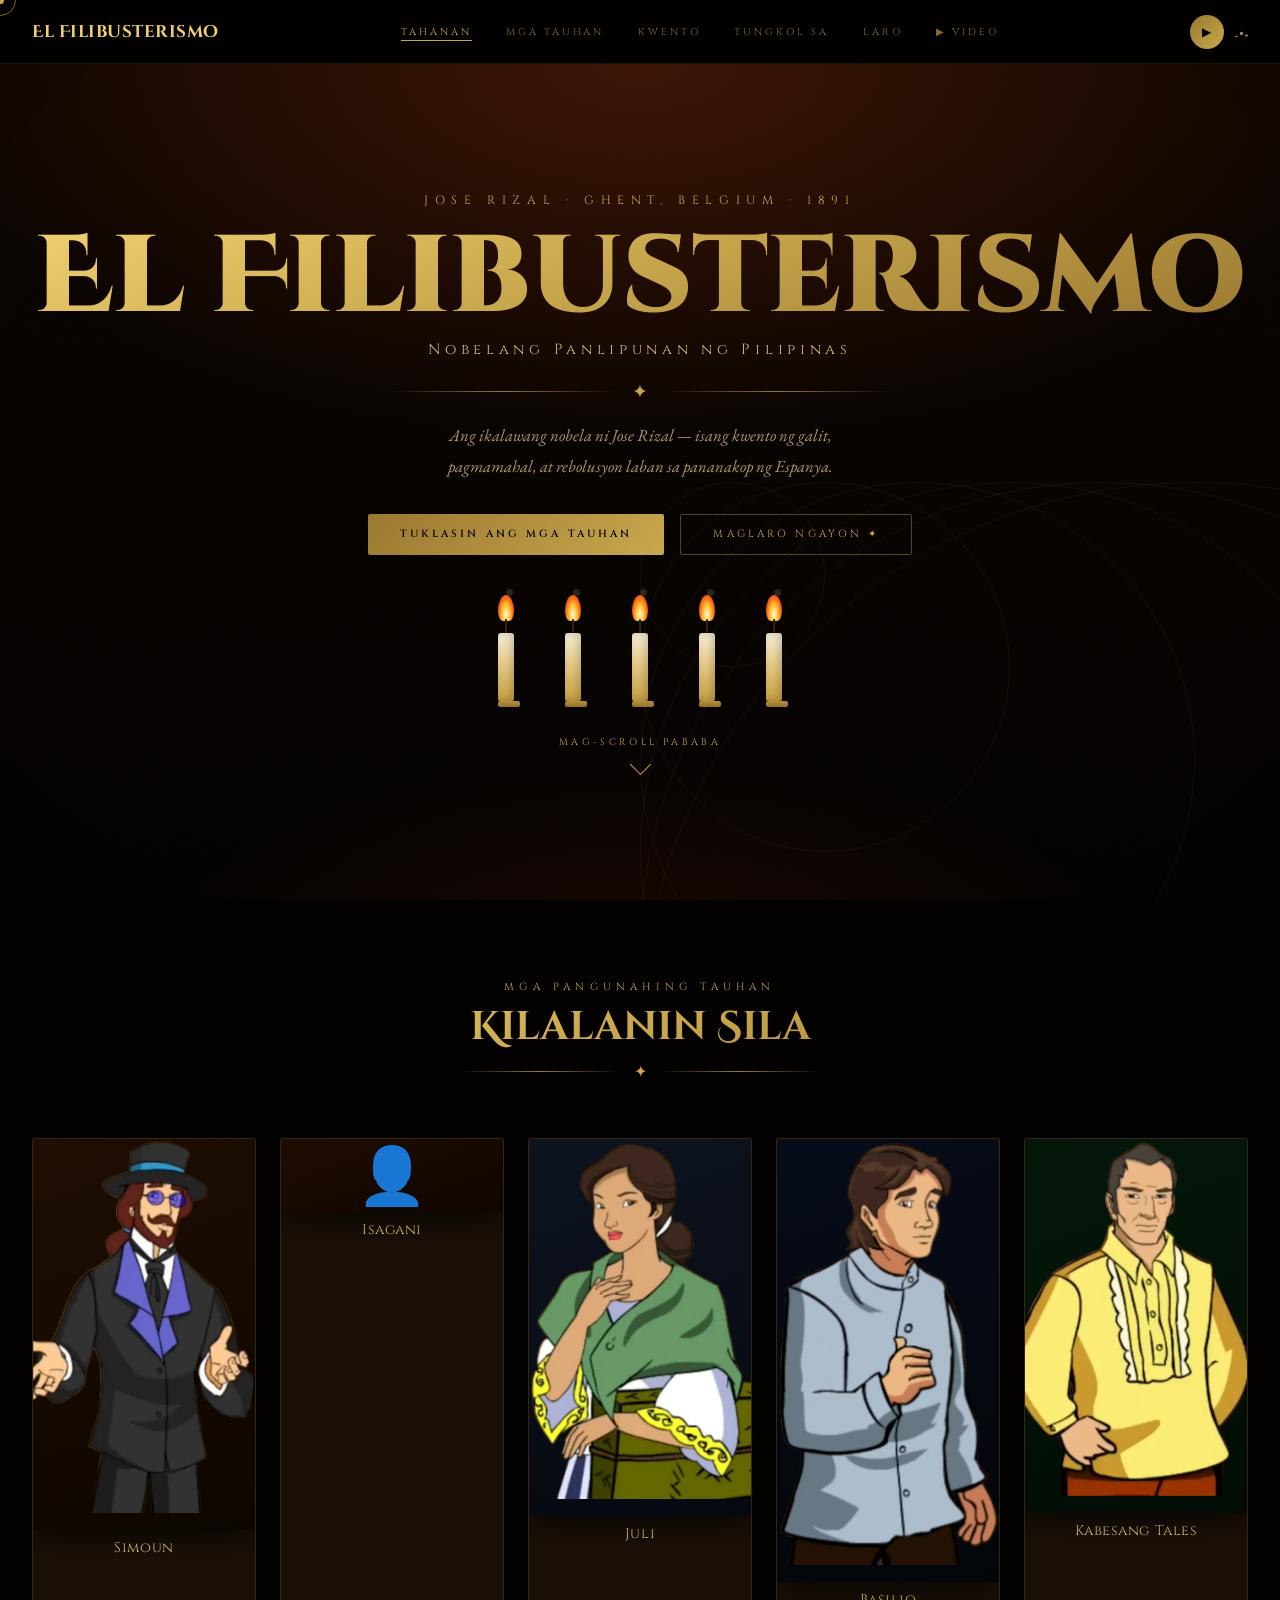
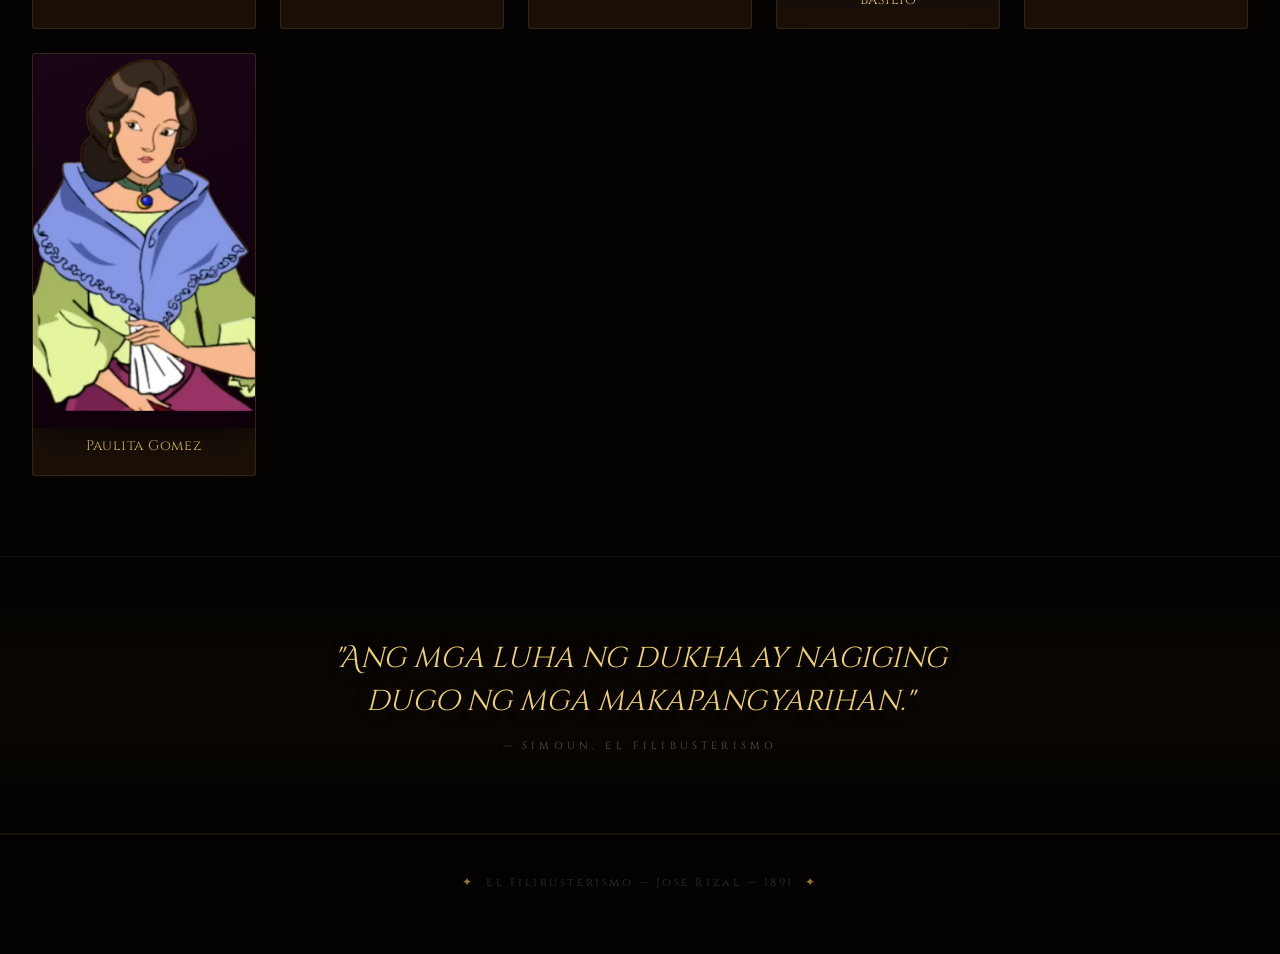
==== commit 83f5b4e4: "changes" ====
--- a/index.html
+++ b/index.html
@@ -1,3 +1,4 @@
+
 <!DOCTYPE html>
 <html lang="fil">
 <head>
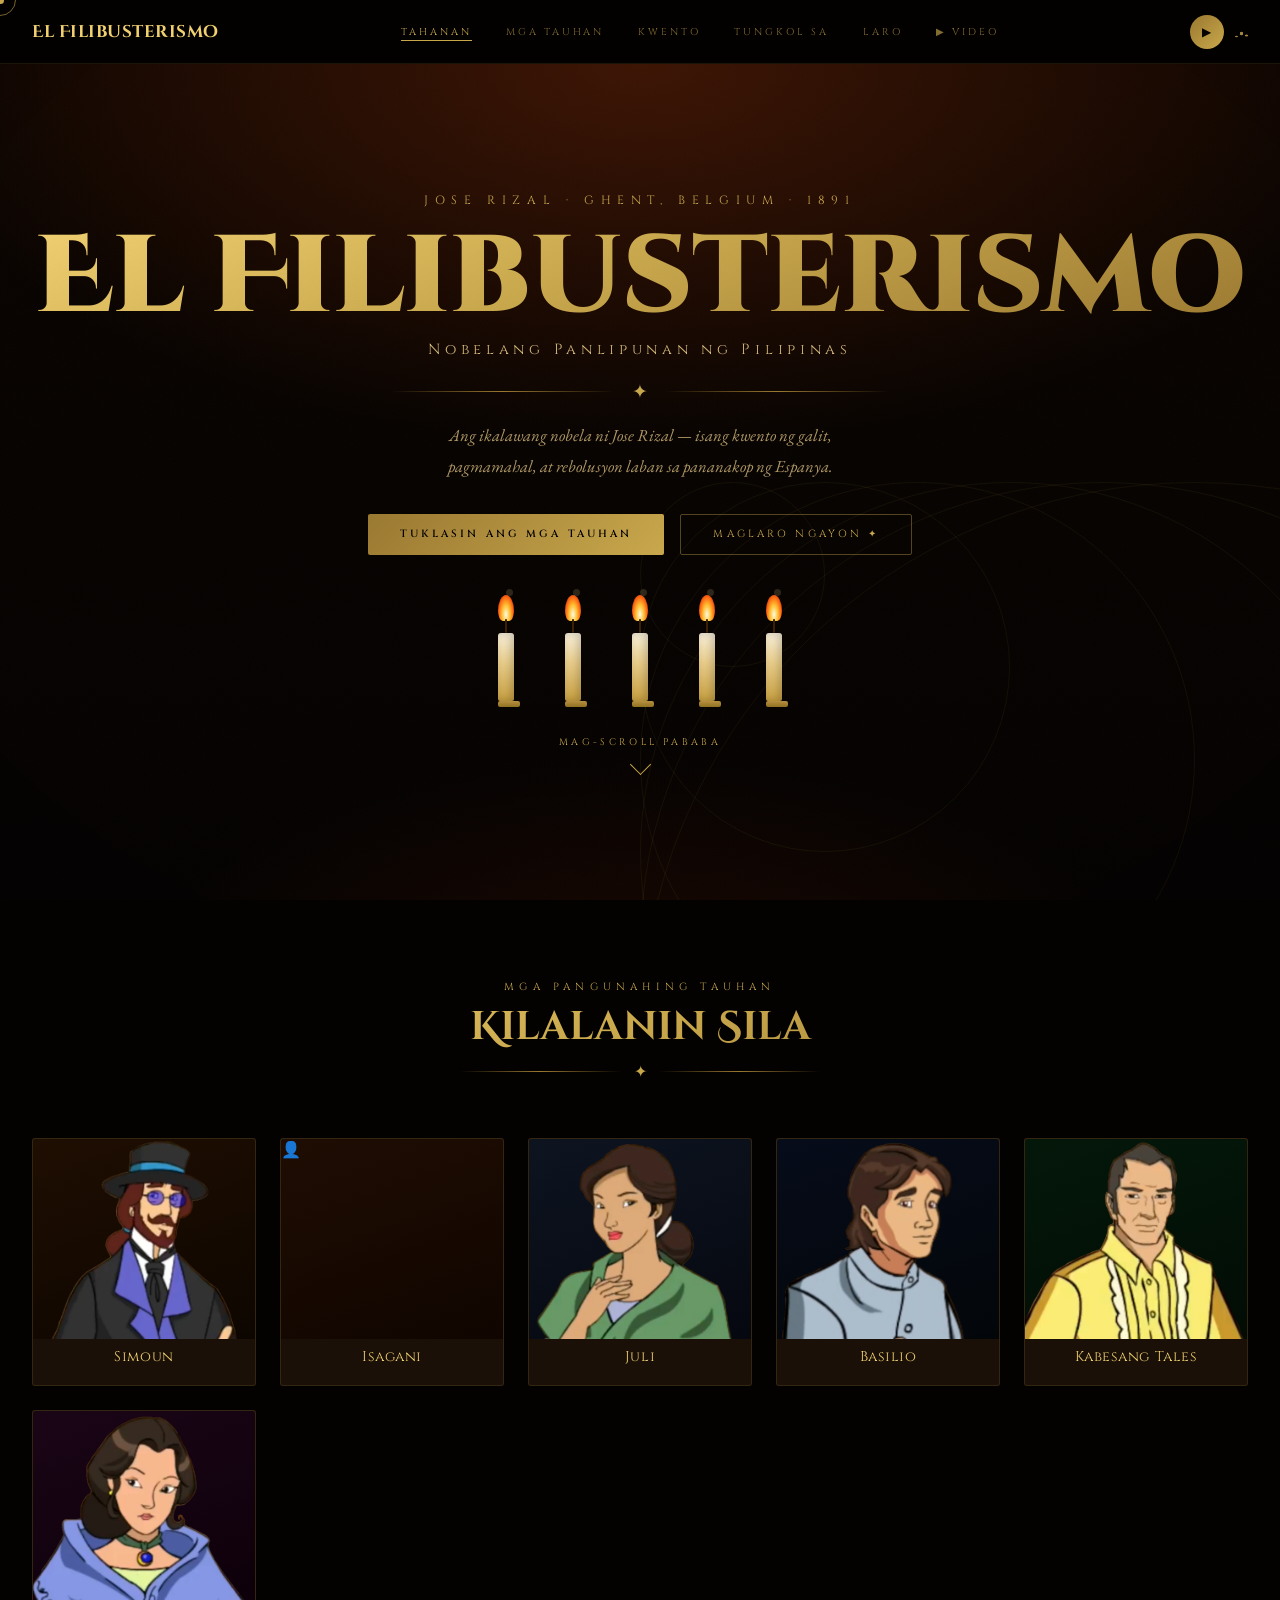
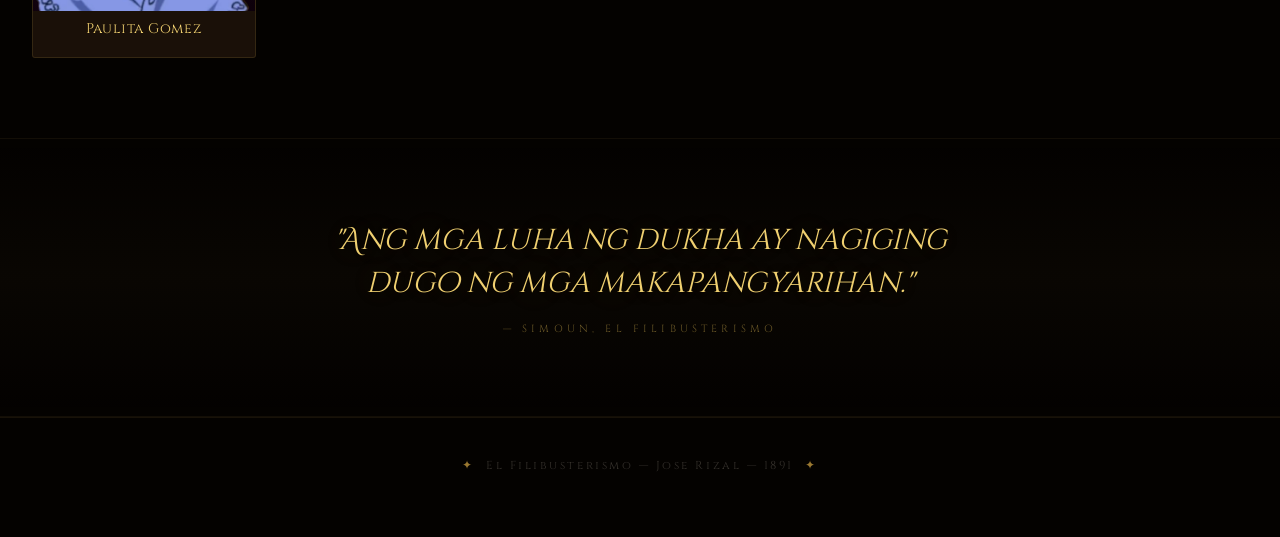
==== commit cd852628: "changes" ====
--- a/index.html
+++ b/index.html
@@ -1,4 +1,3 @@
-
 <!DOCTYPE html>
 <html lang="fil">
 <head>
--- a/css/landing.css
+++ b/css/landing.css
@@ -60,8 +60,8 @@
 }
 .feat-card.visible{animation:card-reveal .6s var(--ease-expo) forwards}
 .feat-card:hover{transform:translateY(-6px) scale(1.03);box-shadow:0 20px 60px rgba(0,0,0,.7),0 0 30px rgba(201,168,76,.1);border-color:rgba(201,168,76,.4)}
-.feat-emoji{font-size:3.5rem;text-align:center;padding:2rem 1rem 1rem;filter:drop-shadow(0 6px 16px rgba(0,0,0,.7));transition:transform .4s var(--ease-spring)}
-.feat-card:hover .feat-emoji{transform:scale(1.15) translateY(-4px)}
+.feat-emoji{width:100%;height:200px;overflow:hidden;border-radius:4px 4px 0 0;display:block;padding:0;}
+.feat-card:hover .feat-emoji img{transform:scale(1.08);}.feat-emoji img{width:100%;height:100%;object-fit:cover;object-position:top;display:block;transition:transform .4s ease;}
 .feat-name{font-family:'Cinzel',serif;font-size:.88rem;color:var(--gold-light);text-align:center;padding:.5rem 1rem 1.2rem;letter-spacing:.04em}
 
 /* Quote strip */
--- a/css/characters.css
+++ b/css/characters.css
@@ -30,12 +30,12 @@
 .char-card::after{bottom:8px;right:8px;border-width:0 1px 1px 0}
 .char-card:hover::before,.char-card:hover::after{opacity:1;width:36px;height:36px}
 .card-role-tag{position:absolute;top:14px;right:14px;font-family:'Cinzel',serif;font-size:.53rem;letter-spacing:.2em;padding:3px 9px;border:1px solid rgba(201,168,76,.45);color:var(--gold);background:rgba(4,2,0,.78);text-transform:uppercase;z-index:5;backdrop-filter:blur(4px)}
-.card-portrait{width:100%;aspect-ratio:3/4;display:flex;align-items:center;justify-content:center;position:relative;overflow:hidden}
+.card-portrait{width:100%;aspect-ratio:3/4;position:relative;overflow:hidden;border-radius:4px 4px 0 0;}
 @media(max-width:600px){.card-portrait{aspect-ratio:2/1.2}}
 .card-portrait-bg{position:absolute;inset:0;transition:transform .7s var(--ease-expo)}
 .char-card:hover .card-portrait-bg{transform:scale(1.1)}
-.card-img{width:100%;height:100%;object-fit:cover;object-position:top center;border-radius:4px 4px 0 0;display:block;}
-.char-card:hover .card-emoji{transform:scale(1.12) translateY(-6px) rotate(2deg)}
+.card-img{position:absolute;inset:0;width:100%;height:100%;object-fit:cover;object-position:top center;z-index:2;display:block;border-radius:4px 4px 0 0;transition:transform .7s ease;}
+.char-card:hover .card-img{transform:scale(1.06);}
 .card-portrait::after{content:'';position:absolute;inset:0;z-index:4;background:linear-gradient(125deg,transparent 30%,rgba(201,168,76,.07) 50%,transparent 70%);background-size:250% 250%;transition:background-position .6s}
 .char-card:hover .card-portrait::after{background-position:100% 100%}
 .shimmer-l{position:absolute;inset:0;z-index:5;pointer-events:none;background:linear-gradient(105deg,transparent 40%,rgba(255,255,255,.04) 50%,transparent 60%);background-size:200% 100%;opacity:0;transition:opacity .3s}
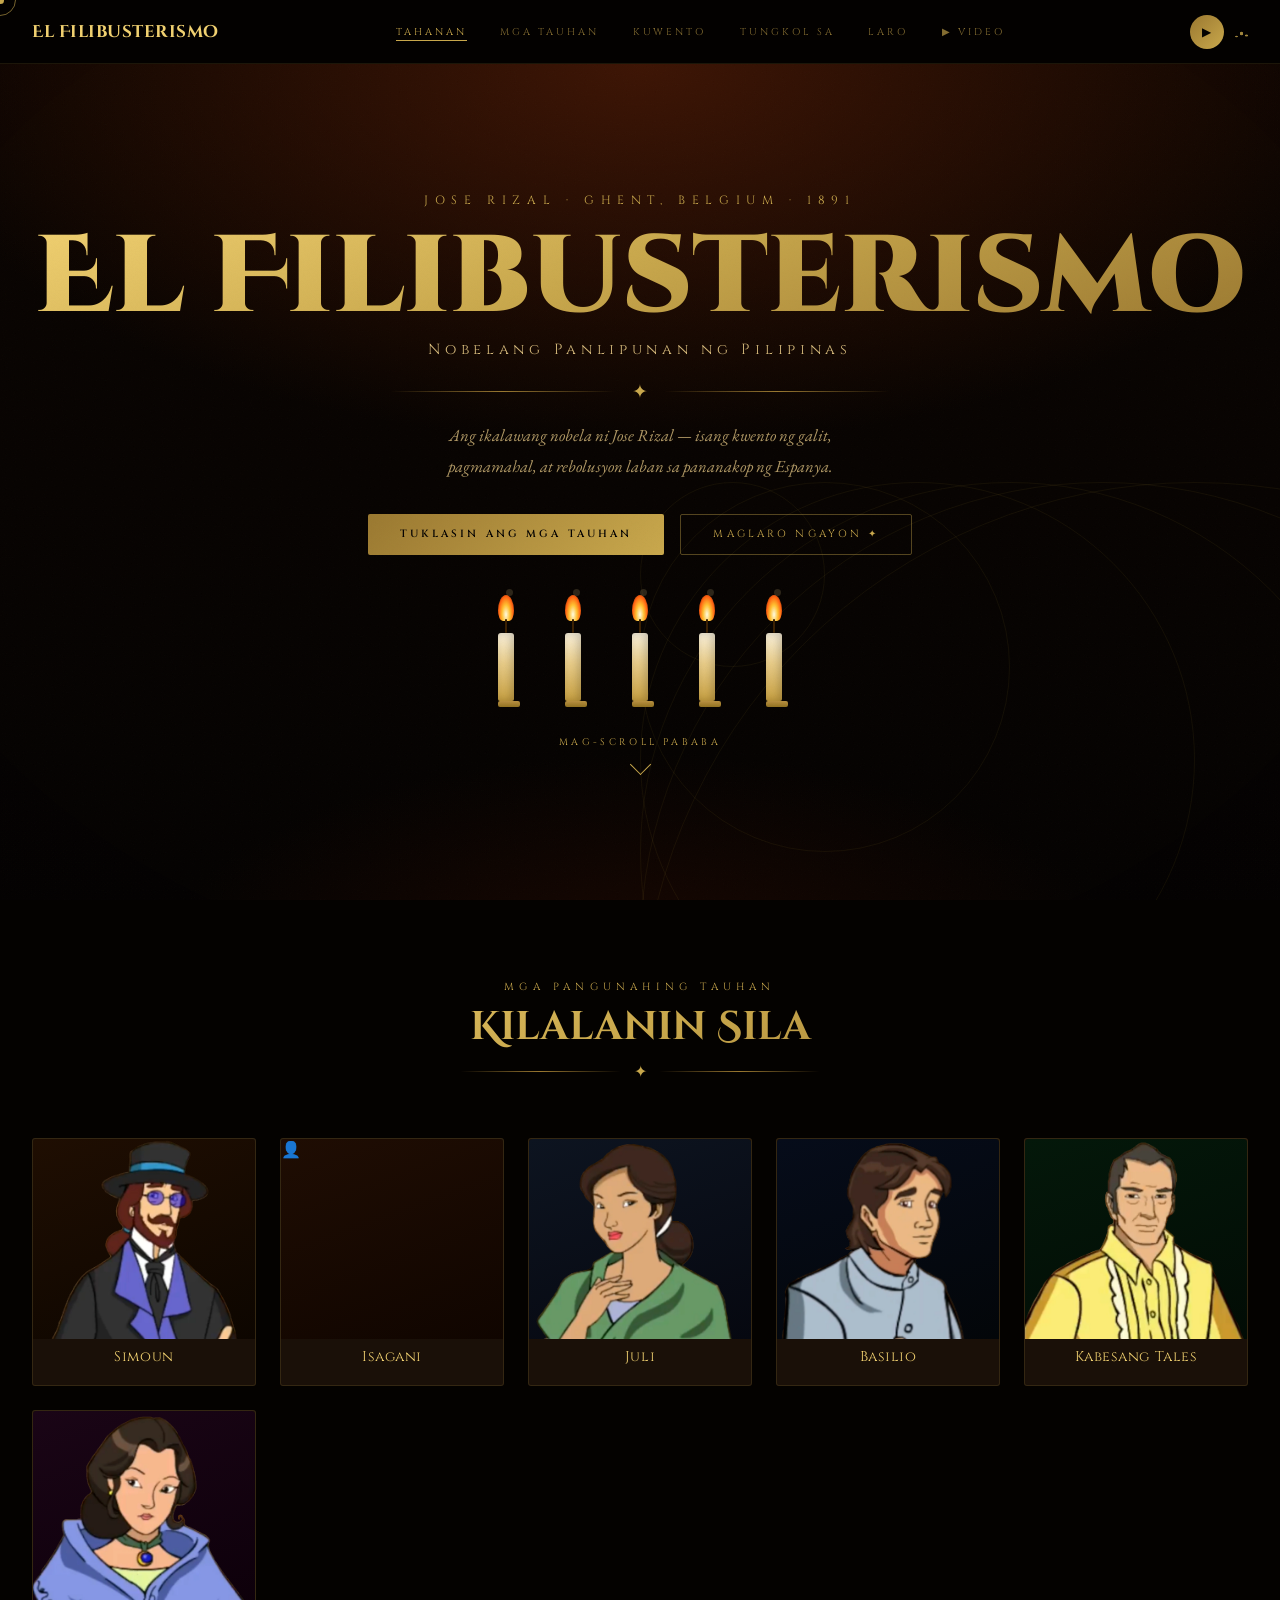
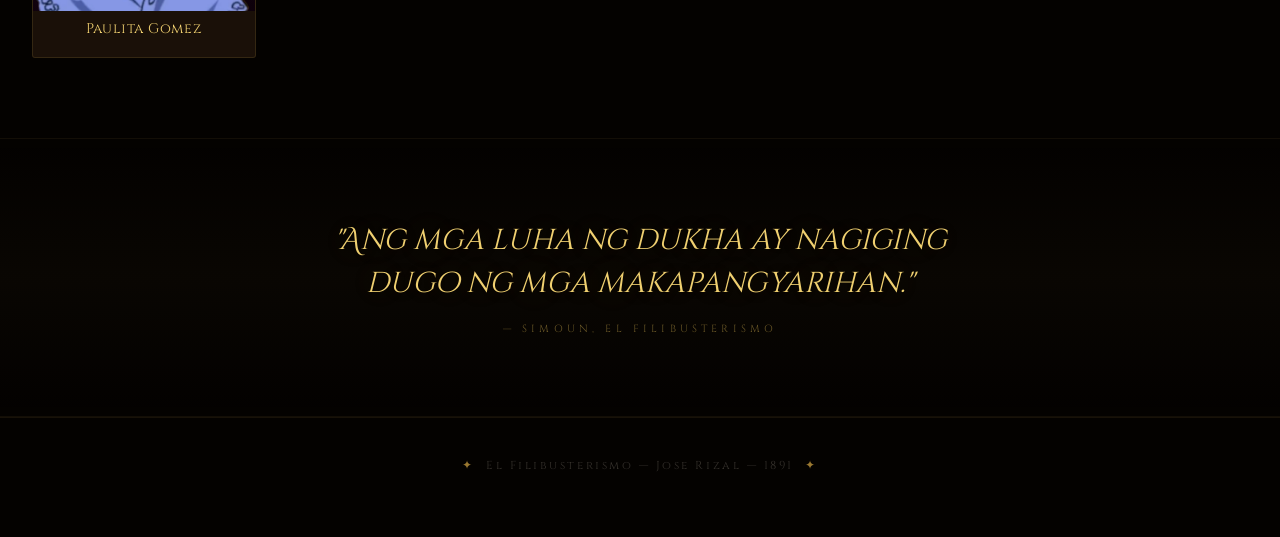
==== commit f616e587: "Rizal Image" ====
--- a/index.html
+++ b/index.html
@@ -41,7 +41,7 @@
   <div class="nav-links">
     <button class="nav-link active" data-page="home" onclick="nav('home')">Tahanan</button>
     <button class="nav-link" data-page="characters" onclick="nav('characters')">Mga Tauhan</button>
-    <button class="nav-link" data-page="kwento" onclick="nav('kwento')">Kwento</button>
+    <button class="nav-link" data-page="kwento" onclick="nav('kwento')">Kuwento</button>
     <button class="nav-link" data-page="about" onclick="nav('about')">Tungkol Sa</button>
     <button class="nav-link" data-page="game" onclick="nav('game')">Laro</button>
     <button class="nav-link" data-page="video" onclick="nav('video')">▶ Video</button>
@@ -135,7 +135,7 @@
   </div>
   <div class="about-content">
     <div class="rizal-box">
-      <div class="rizal-emoji">👨‍💼</div>
+      <div class="rizal-emoji"><img src="images/joseRizal.jpg" alt="Jose Rizal"></div>
       <div class="rizal-info">
         <div class="rizal-name">Jose Protacio Rizal Mercado y Alonzo Realonda</div>
         <div class="rizal-dates">Hunyo 19, 1861 — Disyembre 30, 1896</div>
--- a/css/about.css
+++ b/css/about.css
@@ -33,7 +33,7 @@
   position:relative;overflow:hidden;
 }
 .rizal-box::before{content:'';position:absolute;inset:0;background:radial-gradient(ellipse at 0% 50%,rgba(201,168,76,.04),transparent 65%);pointer-events:none}
-.rizal-emoji{font-size:4rem;flex-shrink:0;filter:drop-shadow(0 6px 16px rgba(0,0,0,.6))}
+.rizal-emoji{font-size:4rem;flex-shrink:0;filter:drop-shadow(0 6px 16px rgba(0,0,0,.6));}
 .rizal-info{}
 .rizal-name{font-family:'Cinzel',serif;font-size:1.2rem;color:var(--gold-light);margin-bottom:.3rem}
 .rizal-dates{font-family:'Cinzel',serif;font-size:.65rem;letter-spacing:.25em;color:rgba(201,168,76,.55);margin-bottom:.8rem}
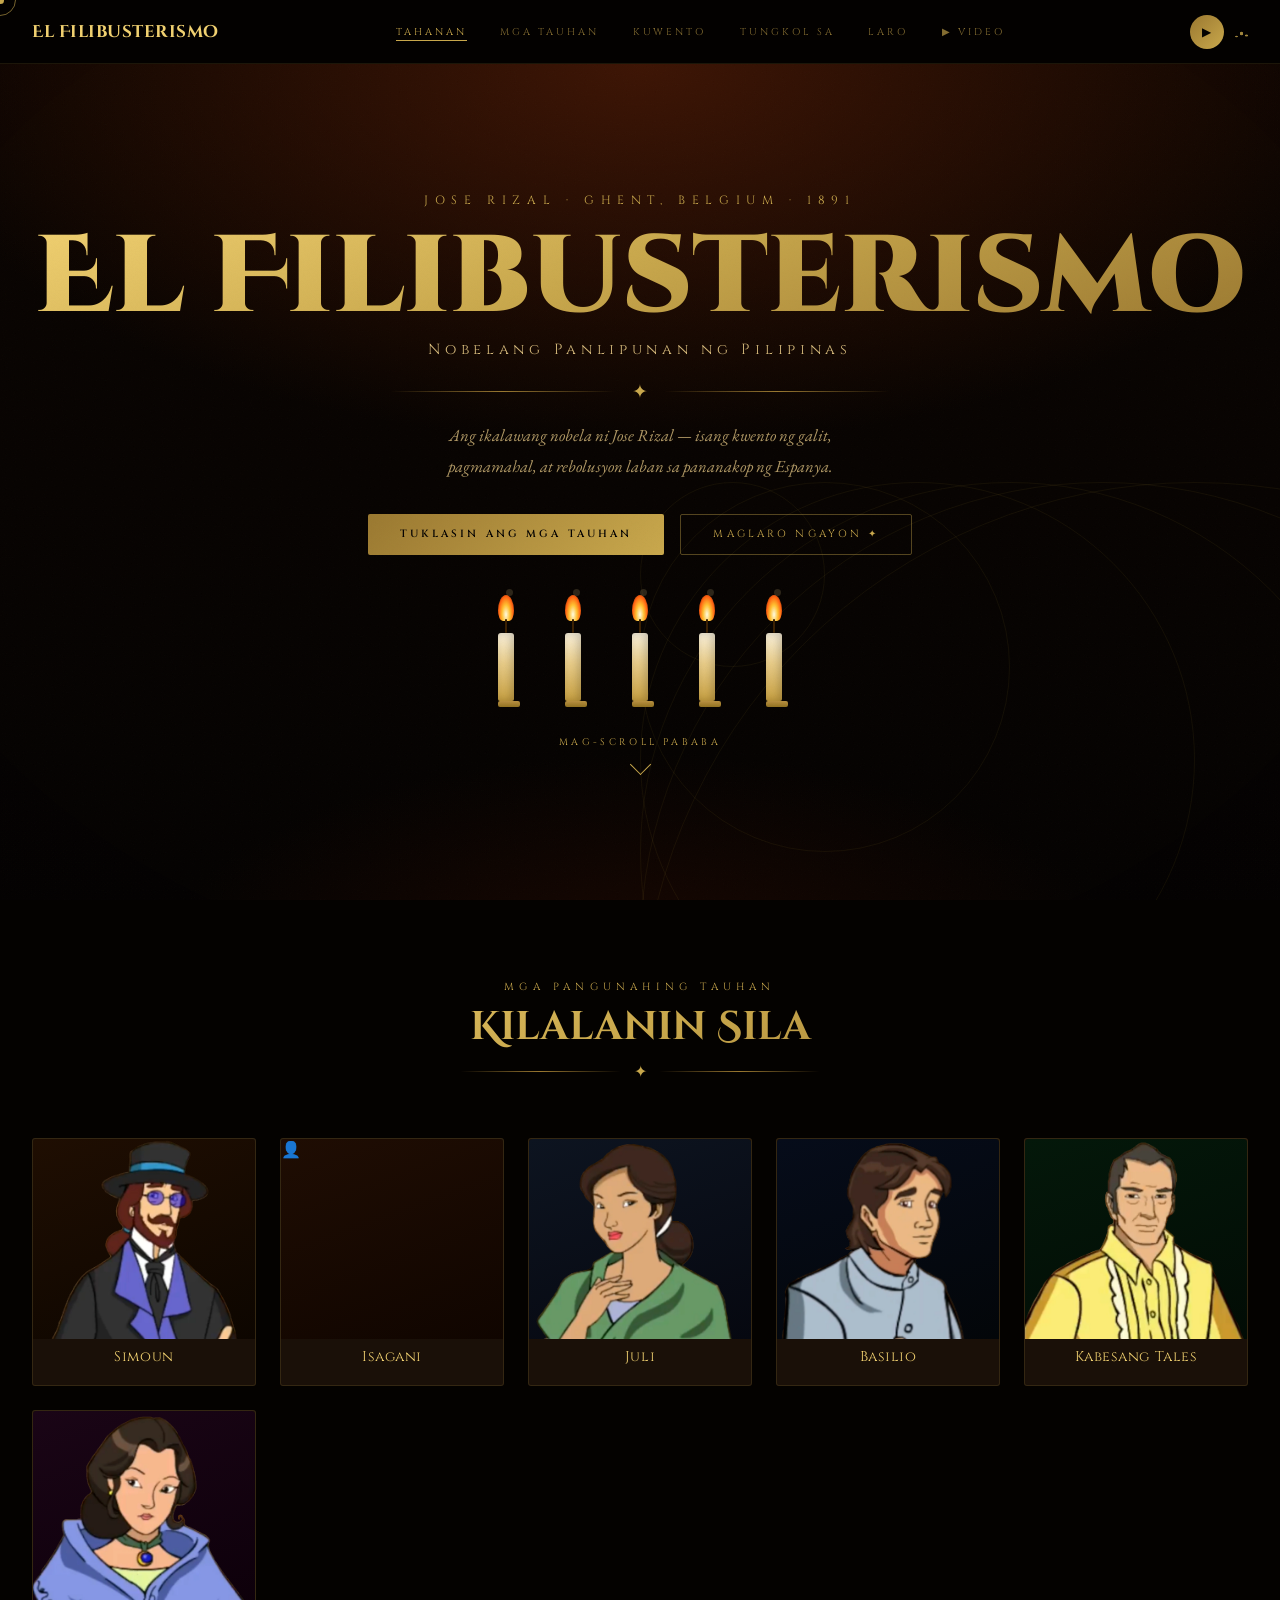
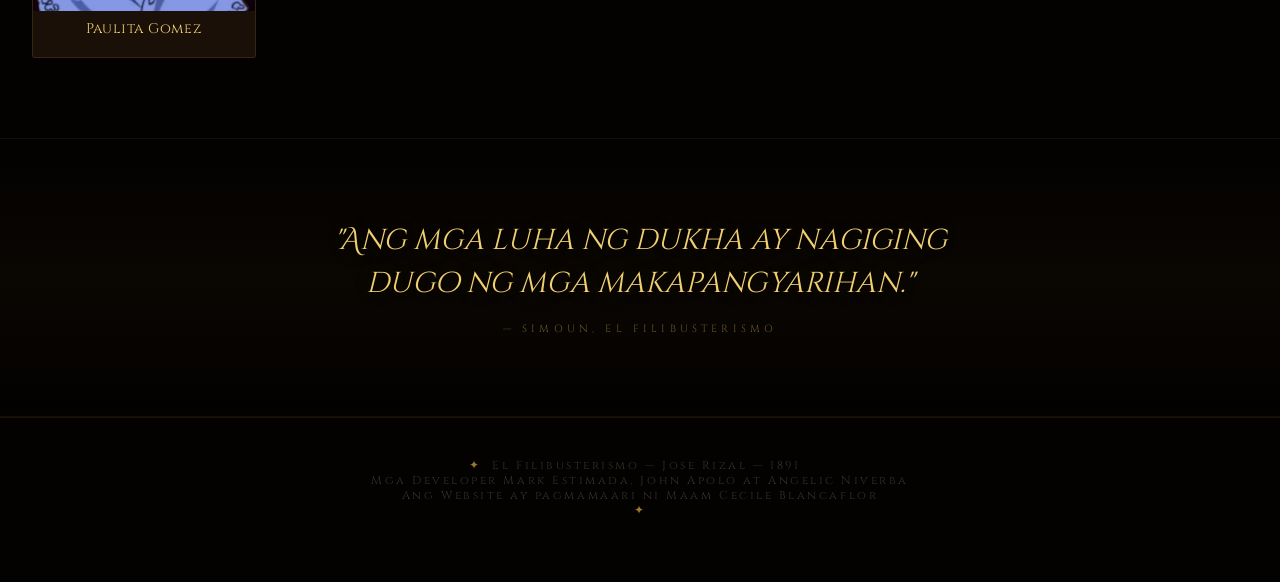
==== commit 590271b1: "changes" ====
--- a/index.html
+++ b/index.html
@@ -105,7 +105,10 @@
     <p class="quote-attr">— Simoun, El Filibusterismo</p>
   </div>
 
-  <footer class="footer"><span>✦</span>&nbsp; El Filibusterismo — Jose Rizal — 1891 &nbsp;<span>✦</span></footer>
+  <footer class="footer"><span>✦</span>&nbsp; El Filibusterismo — Jose Rizal — 1891 &nbsp;
+    <p>Mga Developer Mark Estimada, John Apolo at Angelic Niverba</p>
+    <p>Ang Website ay pagmamaari ni Maam Cecile Blancaflor</p>
+    <span>✦</span></footer>
 </div>
 
 <!-- ══════════════════════════════════════
--- a/css/characters.css
+++ b/css/characters.css
@@ -30,11 +30,11 @@
 .char-card::after{bottom:8px;right:8px;border-width:0 1px 1px 0}
 .char-card:hover::before,.char-card:hover::after{opacity:1;width:36px;height:36px}
 .card-role-tag{position:absolute;top:14px;right:14px;font-family:'Cinzel',serif;font-size:.53rem;letter-spacing:.2em;padding:3px 9px;border:1px solid rgba(201,168,76,.45);color:var(--gold);background:rgba(4,2,0,.78);text-transform:uppercase;z-index:5;backdrop-filter:blur(4px)}
-.card-portrait{width:100%;aspect-ratio:3/4;position:relative;overflow:hidden;border-radius:4px 4px 0 0;}
+.card-portrait{width:100%;aspect-ratio:2/3;min-height:200px;position:relative;overflow:hidden;border-radius:4px 4px 0 0;}
 @media(max-width:600px){.card-portrait{aspect-ratio:2/1.2}}
 .card-portrait-bg{position:absolute;inset:0;transition:transform .7s var(--ease-expo)}
 .char-card:hover .card-portrait-bg{transform:scale(1.1)}
-.card-img{position:absolute;inset:0;width:100%;height:100%;object-fit:cover;object-position:top center;z-index:2;display:block;border-radius:4px 4px 0 0;transition:transform .7s ease;}
+.card-img{position:absolute;inset:0;width:100%;height:100%;object-fit:cover;object-position:center top;z-index:2;display:block;border-radius:4px 4px 0 0;transition:transform .7s ease;}
 .char-card:hover .card-img{transform:scale(1.06);}
 .card-portrait::after{content:'';position:absolute;inset:0;z-index:4;background:linear-gradient(125deg,transparent 30%,rgba(201,168,76,.07) 50%,transparent 70%);background-size:250% 250%;transition:background-position .6s}
 .char-card:hover .card-portrait::after{background-position:100% 100%}
--- a/css/about.css
+++ b/css/about.css
@@ -33,7 +33,7 @@
   position:relative;overflow:hidden;
 }
 .rizal-box::before{content:'';position:absolute;inset:0;background:radial-gradient(ellipse at 0% 50%,rgba(201,168,76,.04),transparent 65%);pointer-events:none}
-.rizal-emoji{font-size:4rem;flex-shrink:0;filter:drop-shadow(0 6px 16px rgba(0,0,0,.6));}
+.rizal-emoji{font-size:4rem;flex-shrink:0;filter:drop-shadow(0 6px 16px rgba(0,0,0,.6))}
 .rizal-info{}
 .rizal-name{font-family:'Cinzel',serif;font-size:1.2rem;color:var(--gold-light);margin-bottom:.3rem}
 .rizal-dates{font-family:'Cinzel',serif;font-size:.65rem;letter-spacing:.25em;color:rgba(201,168,76,.55);margin-bottom:.8rem}
--- a/css/modal.css
+++ b/css/modal.css
@@ -7,7 +7,7 @@
 .modal-close:hover{color:var(--gold);transform:rotate(90deg)}
 .modal-header{padding:2.2rem 2.2rem 1.6rem;border-bottom:1px solid rgba(201,168,76,.12);display:flex;gap:1.4rem;align-items:flex-start;position:relative;overflow:hidden}
 .modal-header::after{content:'';position:absolute;inset:0;background:radial-gradient(ellipse at 0% 50%,rgba(201,168,76,.04),transparent 65%);pointer-events:none}
-.modal-emoji{font-size:3.8rem;flex-shrink:0;filter:drop-shadow(0 6px 16px rgba(0,0,0,.6));animation:float-s 3s ease-in-out infinite}
+.modal-emoji{width:130px;height:170px;flex-shrink:0;border-radius:6px;overflow:hidden;border:1px solid rgba(201,168,76,.2);background:rgba(0,0,0,.4);animation:float-s 3s ease-in-out infinite}
 .modal-name{font-family:'Cinzel',serif;font-size:clamp(1.2rem,4vw,1.55rem);color:var(--gold-light);margin-bottom:.2rem;animation:ink-reveal .6s var(--ease-expo) forwards}
 .modal-alias{font-style:italic;font-size:.88rem;color:rgba(201,168,76,.55);margin-bottom:.55rem}
 .modal-role-tag{font-family:'Cinzel',serif;font-size:.58rem;letter-spacing:.25em;padding:3px 10px;border:1px solid rgba(201,168,76,.45);color:var(--gold);text-transform:uppercase;display:inline-block}
--- a/css/kwento.css
+++ b/css/kwento.css
@@ -204,353 +204,3 @@
   from { opacity:0; transform:translateY(16px) }
   to   { opacity:1; transform:translateY(0) }
 }
-
-/* ═══════════════════════════════════════
-   VIDEO PAGE
-   ═══════════════════════════════════════ */
-#page-video { background: #000 }
-.video-hero { text-align:center; padding:4rem 1.5rem 2.5rem;
-  background:radial-gradient(ellipse 85% 60% at 50% 0%,rgba(50,15,5,.95),transparent 68%),
-             linear-gradient(180deg,#080300,#020100) }
-.video-hero-title { font-family:'Cinzel Decorative',serif;
-  font-size:clamp(1.8rem,5vw,3.2rem);
-  background:linear-gradient(160deg,#f0d070,#c9a84c 50%,#9a7830);
-  -webkit-background-clip:text; -webkit-text-fill-color:transparent; background-clip:text;
-  margin-bottom:.4rem }
-.video-hero-sub { font-style:italic; color:rgba(212,184,122,.7);
-  font-size:clamp(.85rem,2vw,1rem); margin-bottom:2rem }
-
-.video-wrap { max-width:1200px; margin:0 auto; padding:0 1.5rem 5rem }
-
-/* Category tabs */
-.vid-tabs { display:flex; flex-wrap:wrap; gap:.6rem; justify-content:center; margin-bottom:2.5rem }
-.vid-tab { font-family:'Cinzel',serif; font-size:.58rem; letter-spacing:.22em;
-  padding:.45rem 1rem; border:1px solid rgba(201,168,76,.25);
-  color:rgba(201,168,76,.6); background:none; cursor:pointer;
-  text-transform:uppercase; border-radius:20px; transition:all .25s }
-.vid-tab:hover,.vid-tab.active { border-color:var(--gold); color:var(--gold); background:rgba(201,168,76,.07) }
-
-/* Grid */
-.vid-grid { display:grid; grid-template-columns:repeat(auto-fill,minmax(300px,1fr)); gap:1.8rem }
-@media(max-width:640px){ .vid-grid { grid-template-columns:1fr; gap:1.2rem } }
-
-/* Card */
-.vid-card { background:var(--ink-3); border:1px solid rgba(201,168,76,.15);
-  border-radius:4px; overflow:hidden; cursor:pointer;
-  transition:transform .4s var(--ease-expo), box-shadow .4s, border-color .4s;
-  opacity:0; transform:translateY(28px) }
-.vid-card.vis { animation:card-reveal .6s var(--ease-expo) forwards }
-.vid-card:hover { transform:translateY(-6px) scale(1.02);
-  box-shadow:0 20px 60px rgba(0,0,0,.75), 0 0 30px rgba(201,168,76,.1);
-  border-color:rgba(201,168,76,.4) }
-
-/* Thumbnail */
-.vid-thumb { position:relative; aspect-ratio:16/9; overflow:hidden; background:#111 }
-.vid-thumb img { width:100%; height:100%; object-fit:cover;
-  transition:transform .6s var(--ease-expo); display:block }
-.vid-card:hover .vid-thumb img { transform:scale(1.07) }
-.vid-thumb-placeholder { width:100%; height:100%; display:flex; align-items:center;
-  justify-content:center; font-size:3rem;
-  background:linear-gradient(135deg,#1a0d03,#0a0600) }
-.vid-play-icon { position:absolute; inset:0; display:flex; align-items:center;
-  justify-content:center; background:rgba(0,0,0,.38);
-  transition:background .3s }
-.vid-card:hover .vid-play-icon { background:rgba(0,0,0,.2) }
-.vid-play-circle { width:54px; height:54px; border-radius:50%;
-  background:rgba(201,168,76,.18); border:2px solid rgba(201,168,76,.7);
-  display:flex; align-items:center; justify-content:center;
-  transition:transform .3s var(--ease-spring), background .3s;
-  backdrop-filter:blur(4px) }
-.vid-card:hover .vid-play-circle { transform:scale(1.12); background:rgba(201,168,76,.32) }
-.vid-play-triangle { width:0; height:0; border-top:11px solid transparent;
-  border-bottom:11px solid transparent; border-left:18px solid var(--gold);
-  margin-left:4px }
-.vid-duration { position:absolute; bottom:.5rem; right:.6rem;
-  font-family:'Cinzel',serif; font-size:.52rem; letter-spacing:.15em;
-  background:rgba(0,0,0,.78); color:var(--gold); padding:2px 7px;
-  border-radius:2px; backdrop-filter:blur(4px) }
-.vid-badge { position:absolute; top:.6rem; left:.6rem;
-  font-family:'Cinzel',serif; font-size:.48rem; letter-spacing:.2em;
-  padding:3px 8px; border-radius:2px; text-transform:uppercase; font-weight:600 }
-.badge-doc  { background:rgba(80,40,10,.85); color:#e09050; border:1px solid rgba(224,144,80,.4) }
-.badge-film { background:rgba(10,30,60,.85); color:#5090d0; border:1px solid rgba(80,144,208,.4) }
-.badge-lec  { background:rgba(10,50,20,.85); color:#50b060; border:1px solid rgba(80,176,96,.4) }
-.badge-ani  { background:rgba(60,10,60,.85); color:#c060c0; border:1px solid rgba(192,96,192,.4) }
-
-/* Card body */
-.vid-info { padding:1.1rem 1.2rem 1.4rem }
-.vid-cat { font-family:'Cinzel',serif; font-size:.52rem; letter-spacing:.28em;
-  color:rgba(201,168,76,.5); text-transform:uppercase; margin-bottom:.35rem }
-.vid-title { font-family:'Cinzel',serif; font-size:clamp(.85rem,2vw,.98rem);
-  color:var(--gold-light); margin-bottom:.4rem; line-height:1.3; letter-spacing:.02em }
-.vid-desc { font-size:.84rem; line-height:1.65; color:rgba(245,234,208,.62);
-  font-style:italic; margin-bottom:.7rem }
-.vid-meta { display:flex; align-items:center; gap:.8rem; flex-wrap:wrap }
-.vid-source { font-family:'Cinzel',serif; font-size:.52rem; letter-spacing:.18em;
-  color:rgba(201,168,76,.45); text-transform:uppercase }
-.vid-lang { font-family:'Cinzel',serif; font-size:.5rem; letter-spacing:.15em;
-  padding:2px 6px; border:1px solid rgba(201,168,76,.2);
-  color:rgba(201,168,76,.55); border-radius:10px; text-transform:uppercase }
-
-/* Lightbox */
-.vid-lightbox { position:fixed; inset:0; z-index:9500;
-  background:rgba(0,0,0,.96); display:none; align-items:center;
-  justify-content:center; flex-direction:column; padding:1rem;
-  backdrop-filter:blur(12px) }
-.vid-lightbox.open { display:flex }
-.vid-lb-inner { width:100%; max-width:900px; position:relative }
-.vid-lb-close { position:absolute; top:-2.5rem; right:0;
-  font-family:'Cinzel',serif; font-size:.65rem; letter-spacing:.28em;
-  color:rgba(201,168,76,.6); background:none; border:1px solid rgba(201,168,76,.25);
-  padding:.4rem .9rem; border-radius:20px; cursor:pointer; transition:all .3s }
-.vid-lb-close:hover { color:var(--gold); border-color:var(--gold) }
-.vid-lb-frame { position:relative; aspect-ratio:16/9; background:#000;
-  border:1px solid rgba(201,168,76,.2); border-radius:3px; overflow:hidden }
-.vid-lb-frame iframe { position:absolute; inset:0; width:100%; height:100%; border:none }
-.vid-lb-title { font-family:'Cinzel',serif; font-size:.72rem; letter-spacing:.28em;
-  color:rgba(201,168,76,.65); text-align:center; margin-top:1rem; text-transform:uppercase }
-
-
-/* ═══════════════════════════════════════════
-   PLAYER REGISTRATION + GOOGLE SHEETS BOARD
-   ═══════════════════════════════════════════ */
-
-/* Registration screen */
-.reg-screen {
-  position:fixed; inset:0; z-index:9700;
-  background:rgba(2,1,0,.88);
-  display:flex; align-items:center; justify-content:center;
-  padding:1.5rem; backdrop-filter:blur(14px);
-  overflow-y:auto;
-}
-.reg-screen.hidden { display:none }
-
-.reg-box {
-  background:linear-gradient(155deg,#1e1208,#0d0700);
-  border:1px solid rgba(201,168,76,.3);
-  border-radius:6px; width:100%; max-width:500px;
-  padding:0;
-  box-shadow:0 32px 100px rgba(0,0,0,.95), 0 0 0 1px rgba(201,168,76,.08);
-  position:relative; overflow:hidden;
-  margin:auto;
-}
-/* window chrome corners */
-.reg-box::before,.reg-box::after {
-  content:''; position:absolute;
-  width:24px; height:24px; border-color:rgba(201,168,76,.25); border-style:solid; opacity:1;
-  pointer-events:none; z-index:2;
-}
-.reg-box::before { top:56px; left:10px; border-width:1px 0 0 1px }
-.reg-box::after  { bottom:10px; right:10px; border-width:0 1px 1px 0 }
-
-/* Window title bar */
-.reg-titlebar {
-  display:flex; align-items:center; justify-content:space-between;
-  padding:.75rem 1.2rem;
-  background:rgba(201,168,76,.07);
-  border-bottom:1px solid rgba(201,168,76,.15);
-  user-select:none;
-}
-.reg-titlebar-dots { display:flex; gap:.4rem; align-items:center }
-.reg-titlebar-dot {
-  width:11px; height:11px; border-radius:50%;
-  background:rgba(201,168,76,.2); border:1px solid rgba(201,168,76,.35);
-}
-.reg-titlebar-dot.close {
-  background:rgba(224,80,80,.5); border-color:rgba(224,80,80,.6); cursor:pointer;
-  transition:background .2s;
-}
-.reg-titlebar-dot.close:hover { background:rgba(224,80,80,.9) }
-.reg-titlebar-label {
-  font-family:'Cinzel',serif; font-size:.55rem; letter-spacing:.35em;
-  color:rgba(201,168,76,.45); text-transform:uppercase;
-}
-.reg-titlebar-spacer { width:52px }
-
-/* Scrollable inner body */
-.reg-body {
-  padding:2rem 2.2rem 2rem;
-  max-height:calc(100vh - 140px);
-  overflow-y:auto;
-  scrollbar-width:thin;
-  scrollbar-color:rgba(201,168,76,.3) transparent;
-}
-.reg-body::-webkit-scrollbar { width:4px }
-.reg-body::-webkit-scrollbar-thumb { background:rgba(201,168,76,.3); border-radius:2px }
-
-.reg-eyeline {
-  font-family:'Cinzel',serif; font-size:.58rem; letter-spacing:.45em;
-  color:rgba(201,168,76,.55); text-transform:uppercase; margin-bottom:.5rem; text-align:center;
-}
-.reg-title {
-  font-family:'Cinzel Decorative',serif; font-size:clamp(1.3rem,4vw,1.9rem);
-  background:linear-gradient(160deg,#f0d070,#c9a84c 50%,#9a7830);
-  -webkit-background-clip:text; -webkit-text-fill-color:transparent; background-clip:text;
-  text-align:center; margin-bottom:.3rem;
-}
-.reg-sub {
-  text-align:center; font-style:italic; color:rgba(212,184,122,.6);
-  font-size:.88rem; margin-bottom:1.8rem;
-}
-
-.reg-divider {
-  display:flex; align-items:center; gap:.8rem; margin-bottom:1.6rem;
-}
-.reg-divider::before,.reg-divider::after {
-  content:''; flex:1; height:1px;
-  background:linear-gradient(90deg,transparent,var(--gold-dim),transparent);
-}
-.reg-divider span { color:var(--gold); font-size:.9rem }
-
-.reg-field { margin-bottom:1.1rem }
-.reg-label {
-  display:block; font-family:'Cinzel',serif; font-size:.55rem;
-  letter-spacing:.3em; color:rgba(201,168,76,.65); text-transform:uppercase;
-  margin-bottom:.4rem;
-}
-.reg-input, .reg-select {
-  width:100%; padding:.65rem .9rem;
-  background:rgba(201,168,76,.04); border:1px solid rgba(201,168,76,.2);
-  color:var(--parchment); font-family:'EB Garamond',serif; font-size:.96rem;
-  border-radius:3px; outline:none;
-  transition:border-color .3s, background .3s, box-shadow .3s;
-}
-.reg-input::placeholder { color:rgba(245,234,208,.3); font-style:italic }
-.reg-input:focus, .reg-select:focus {
-  border-color:rgba(201,168,76,.6);
-  background:rgba(201,168,76,.07);
-  box-shadow:0 0 0 3px rgba(201,168,76,.08);
-}
-.reg-select { cursor:pointer; appearance:none;
-  background-image:url("data:image/svg+xml,%3Csvg xmlns='http://www.w3.org/2000/svg' width='12' height='8' viewBox='0 0 12 8'%3E%3Cpath fill='%23c9a84c' d='M6 8L0 0h12z'/%3E%3C/svg%3E");
-  background-repeat:no-repeat; background-position:right .8rem center;
-  padding-right:2rem;
-}
-.reg-select option { background:#1e1208; color:var(--parchment) }
-
-.reg-row { display:grid; grid-template-columns:1fr 1fr; gap:.8rem }
-@media(max-width:440px) { .reg-row { grid-template-columns:1fr } }
-
-.reg-error {
-  color:#e05050; font-size:.78rem; font-style:italic;
-  margin-top:.35rem; display:none;
-}
-.reg-error.show { display:block }
-
-.reg-submit {
-  width:100%; margin-top:1.4rem; padding:.85rem 1rem;
-  background:linear-gradient(135deg,var(--gold-dim),var(--gold));
-  color:var(--ink); font-family:'Cinzel',serif;
-  font-size:.7rem; letter-spacing:.32em; font-weight:700;
-  text-transform:uppercase; border:none; border-radius:3px; cursor:pointer;
-  transition:transform .2s var(--ease-spring), box-shadow .3s;
-  display:flex; align-items:center; justify-content:center; gap:.6rem;
-}
-.reg-submit:hover:not(:disabled) { transform:scale(1.03); box-shadow:0 8px 30px rgba(201,168,76,.35) }
-.reg-submit:active:not(:disabled) { transform:scale(.98) }
-.reg-submit:disabled { opacity:.6; cursor:not-allowed; transform:none }
-.reg-spin {
-  width:15px; height:15px;
-  border:2px solid rgba(4,2,0,.25);
-  border-top-color:var(--ink);
-  border-radius:50%;
-  animation:spin .7s linear infinite;
-  display:none; flex-shrink:0;
-}
-
-/* Player badge (top of game) */
-.player-badge {
-  display:flex; align-items:center; gap:.8rem;
-  background:rgba(201,168,76,.06); border:1px solid rgba(201,168,76,.16);
-  border-radius:40px; padding:.5rem 1rem .5rem .6rem;
-  margin-bottom:1.4rem; transition:border-color .3s;
-}
-.player-badge:hover { border-color:rgba(201,168,76,.3) }
-.player-avatar {
-  width:36px; height:36px; border-radius:50%;
-  background:linear-gradient(135deg,var(--gold-dim),var(--gold));
-  display:flex; align-items:center; justify-content:center;
-  font-size:1rem; flex-shrink:0; font-family:'Cinzel Decorative',serif;
-  color:var(--ink); font-weight:700;
-}
-.player-info { flex:1; min-width:0 }
-.player-name { font-family:'Cinzel',serif; font-size:.78rem; color:var(--gold-light);
-  letter-spacing:.04em; white-space:nowrap; overflow:hidden; text-overflow:ellipsis }
-.player-meta { font-size:.72rem; color:rgba(201,168,76,.5); font-style:italic }
-.player-change-btn {
-  font-family:'Cinzel',serif; font-size:.48rem; letter-spacing:.2em;
-  padding:.25rem .6rem; border:1px solid rgba(201,168,76,.2);
-  color:rgba(201,168,76,.5); background:none; cursor:pointer;
-  border-radius:10px; transition:all .25s; text-transform:uppercase; flex-shrink:0;
-}
-.player-change-btn:hover { border-color:var(--gold); color:var(--gold) }
-
-/* Global leaderboard section */
-.global-lb {
-  margin-top:2.5rem;
-  background:linear-gradient(145deg,#1a1005,#0d0900);
-  border:1px solid rgba(201,168,76,.2); border-radius:4px; overflow:hidden;
-}
-.glb-header {
-  display:flex; align-items:center; justify-content:space-between;
-  padding:1rem 1.4rem; border-bottom:1px solid rgba(201,168,76,.12);
-  background:rgba(201,168,76,.04);
-}
-.glb-title-wrap { display:flex; align-items:center; gap:.7rem }
-.glb-icon { font-size:1.4rem }
-.glb-title { font-family:'Cinzel',serif; font-size:.7rem; letter-spacing:.3em;
-  color:var(--gold); text-transform:uppercase }
-.glb-sub { font-size:.72rem; color:rgba(201,168,76,.45); font-style:italic; margin-top:.1rem }
-.glb-refresh {
-  font-family:'Cinzel',serif; font-size:.52rem; letter-spacing:.2em;
-  padding:.35rem .8rem; border:1px solid rgba(201,168,76,.25);
-  color:rgba(201,168,76,.6); background:none; cursor:pointer;
-  border-radius:20px; transition:all .25s; text-transform:uppercase;
-}
-.glb-refresh:hover { border-color:var(--gold); color:var(--gold) }
-.glb-refresh.spinning { opacity:.5; pointer-events:none; cursor:not-allowed }
-
-.glb-body { padding:.5rem 0 }
-.glb-row {
-  display:grid; grid-template-columns:44px 1fr auto;
-  align-items:center; gap:.6rem;
-  padding:.65rem 1.4rem; border-bottom:1px solid rgba(201,168,76,.06);
-  transition:background .2s;
-}
-.glb-row:hover { background:rgba(201,168,76,.04) }
-.glb-row:last-child { border-bottom:none }
-.glb-row.me { background:rgba(201,168,76,.08); border-left:2px solid var(--gold) }
-.glb-rank { font-family:'Cinzel Decorative',serif; font-size:.95rem;
-  color:var(--gold-dim); text-align:center }
-.glb-rank.top1 { color:#ffd700 } .glb-rank.top2 { color:#c0c0c0 } .glb-rank.top3 { color:#cd7f32 }
-.glb-player { min-width:0 }
-.glb-player-name { font-family:'Cinzel',serif; font-size:.8rem;
-  color:var(--gold-light); letter-spacing:.03em;
-  white-space:nowrap; overflow:hidden; text-overflow:ellipsis }
-.glb-player-info { font-size:.7rem; color:rgba(201,168,76,.45); font-style:italic }
-.glb-score { font-family:'Cinzel Decorative',serif; font-size:1.05rem;
-  color:var(--gold); white-space:nowrap }
-.glb-score small { font-size:.6rem; font-family:'Cinzel',serif;
-  color:rgba(201,168,76,.5); display:block; text-align:right; letter-spacing:.1em }
-
-.glb-empty { text-align:center; padding:2rem 1rem;
-  font-style:italic; color:rgba(245,234,208,.35); font-size:.9rem }
-.glb-loading { display:flex; align-items:center; justify-content:center; gap:.8rem;
-  padding:2rem; color:rgba(201,168,76,.5); font-family:'Cinzel',serif;
-  font-size:.65rem; letter-spacing:.28em; text-transform:uppercase }
-.glb-loading-spin { width:18px; height:18px; border:2px solid rgba(201,168,76,.2);
-  border-top-color:var(--gold); border-radius:50%; animation:spin .8s linear infinite }
-.glb-error { text-align:center; padding:1.5rem; color:rgba(224,100,80,.7);
-  font-style:italic; font-size:.88rem }
-
-/* Confetti pop on submit */
-@keyframes confetti-pop {
-  0%   { transform:scale(0) rotate(0deg); opacity:1 }
-  80%  { transform:scale(1.2) rotate(180deg); opacity:1 }
-  100% { transform:scale(1) rotate(360deg); opacity:0 }
-}
-.confetti-dot {
-  position:fixed; width:8px; height:8px; border-radius:50%;
-  pointer-events:none; z-index:9999;
-  animation:confetti-pop .8s ease-out forwards;
-}
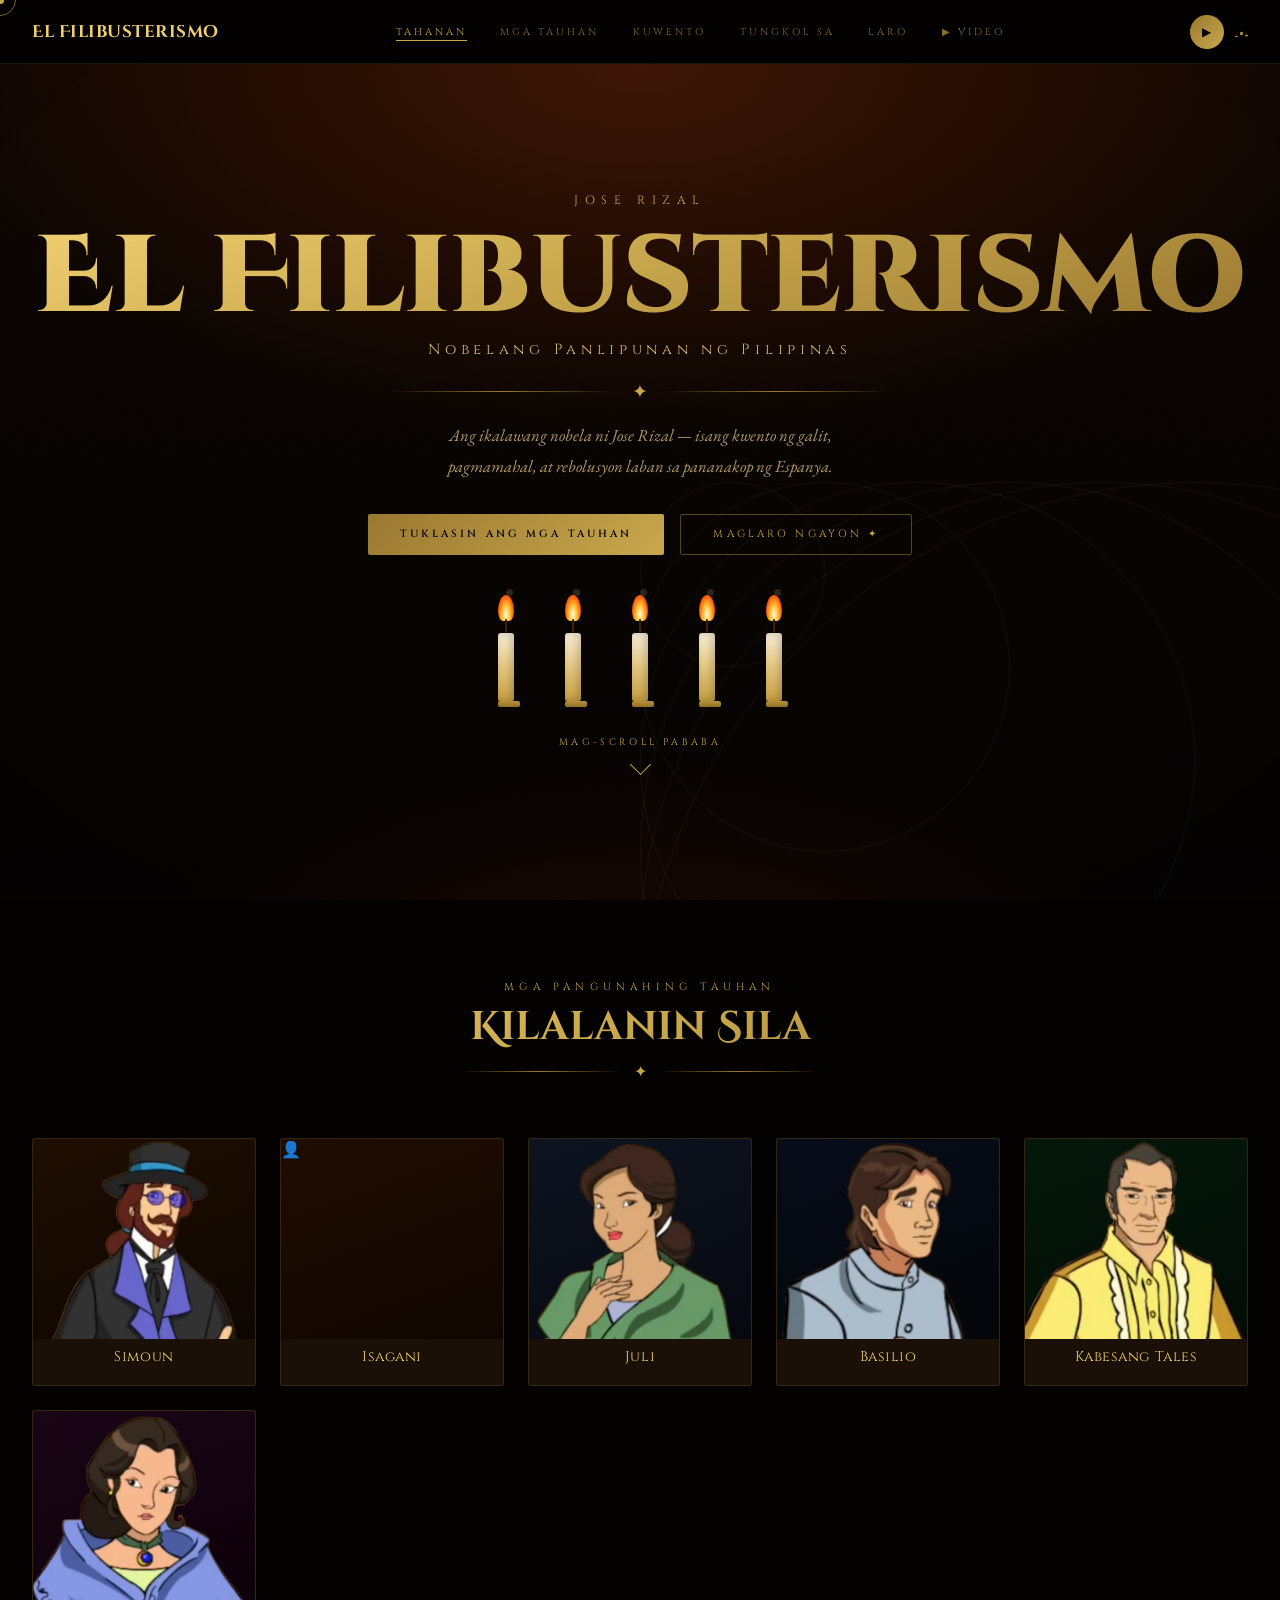
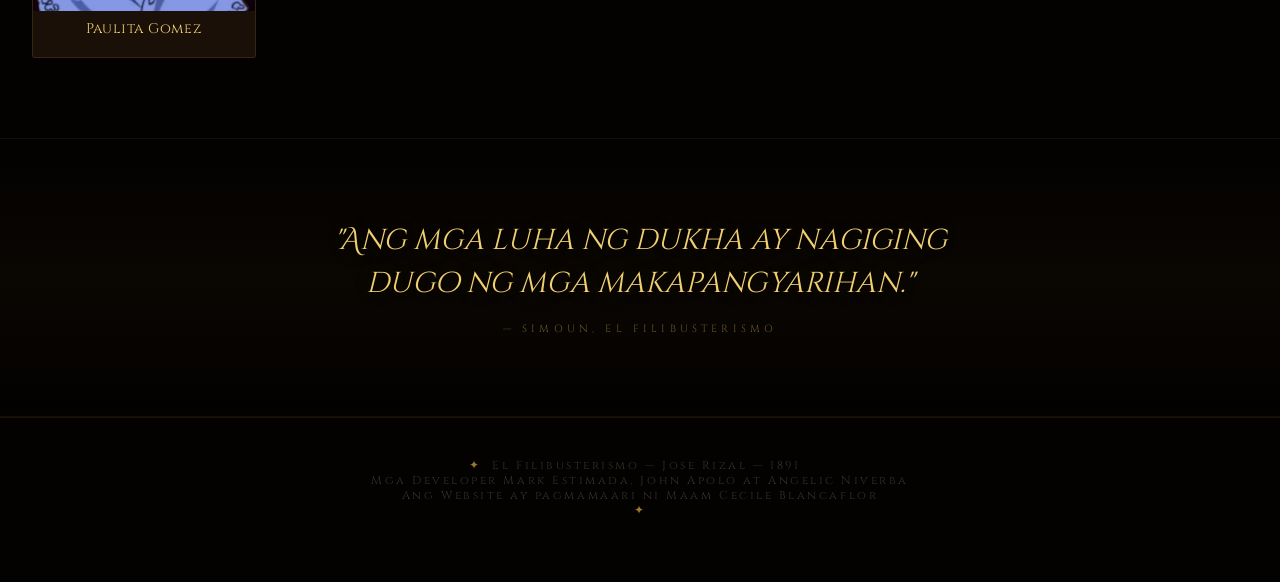
==== commit 8839a4f7: "refactor: simplify character and home page tags for clarity" ====
--- a/index.html
+++ b/index.html
@@ -75,7 +75,7 @@
 <div id="page-home" class="page active">
   <section class="lhero">
     <div class="lhero-rings" id="lheroRings"></div>
-    <p class="lhero-tag">Jose Rizal · Ghent, Belgium · 1891</p>
+    <p class="lhero-tag">Jose Rizal</p>
     <h1 class="lhero-title">El Filibusterismo</h1>
     <p class="lhero-sub">Nobelang Panlipunan ng Pilipinas</p>
     <div class="lhero-divider"><span class="lhero-gem">✦</span></div>
@@ -116,8 +116,7 @@
      ══════════════════════════════════════ -->
 <div id="page-characters" class="page">
   <div class="chars-hero">
-    <p class="chars-eyeline">Dramatis Personae</p>
-    <h1 class="chars-title">Mga Pangunahing Tauhan</h1>
+    <h1 class="chars-title">Mga <Br> Pangunahing Tauhan</h1>
     <p class="chars-desc">Ang bawat tauhan ay isang salamin ng lipunang kolonyal ng Pilipinas sa ilalim ng pamamahala ng Espanya.</p>
   </div>
   <div class="section-wrap">
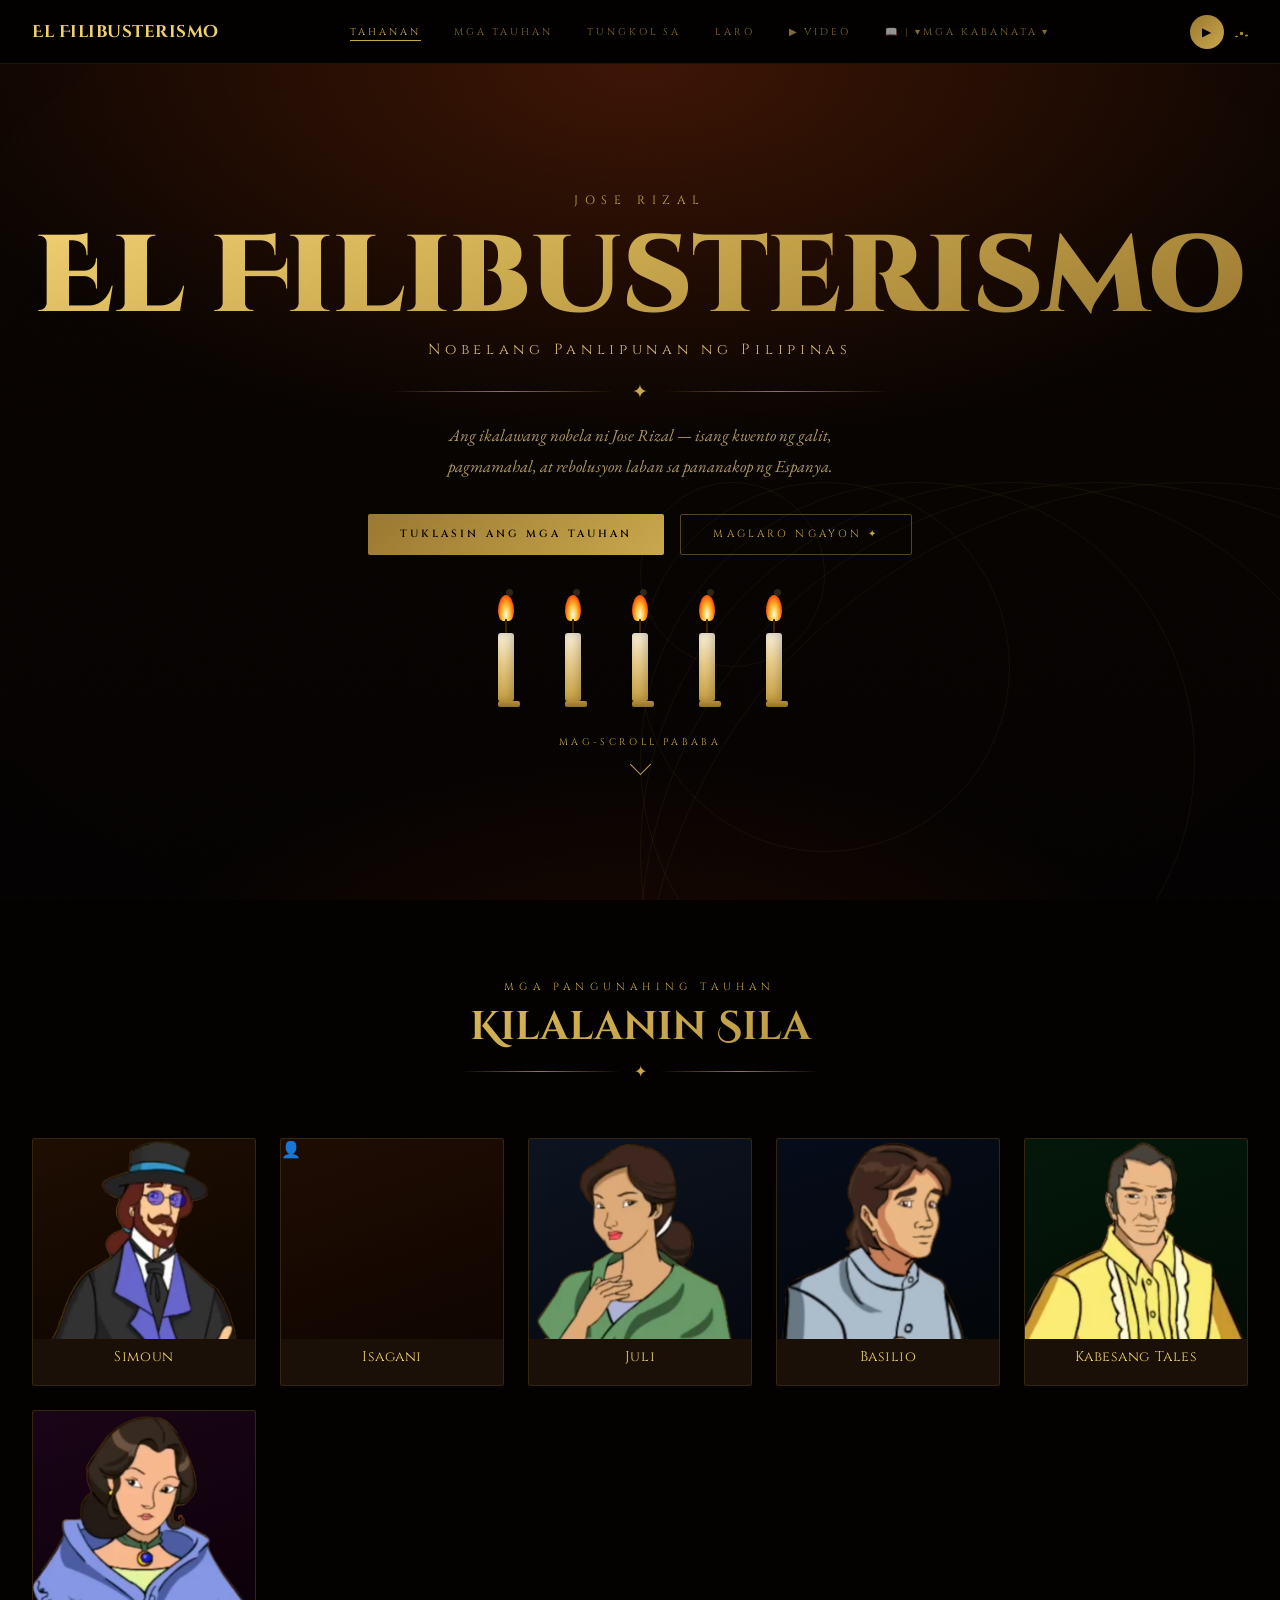
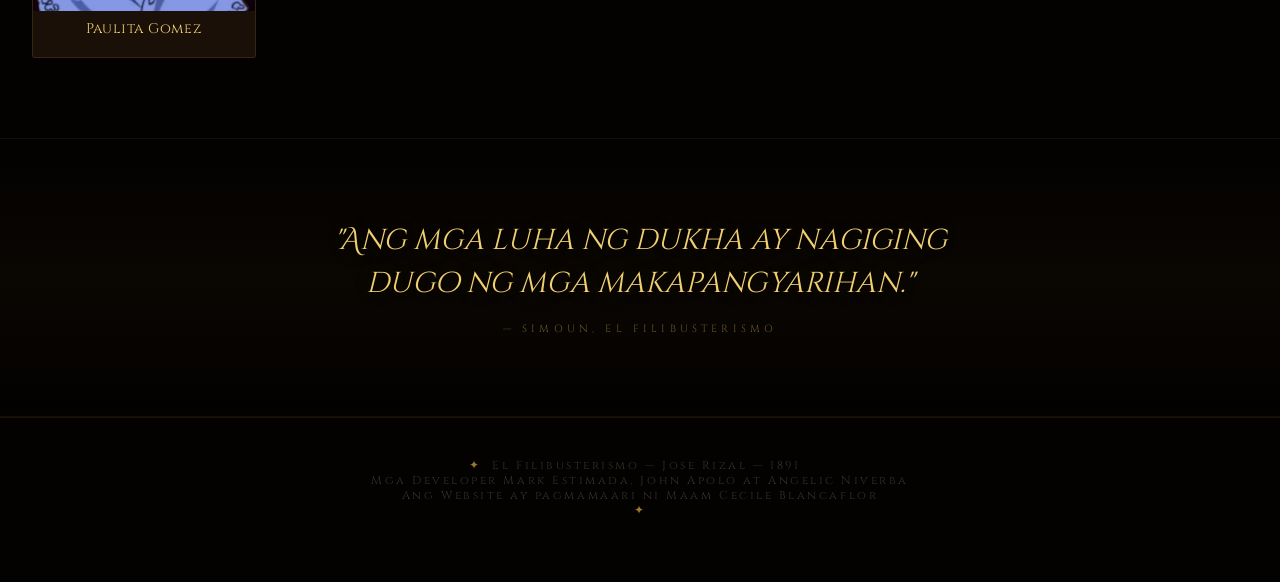
==== commit 0cf5139d: "changes" ====
--- a/index.html
+++ b/index.html
@@ -27,9 +27,7 @@
 <div id="pageWipe"></div>
 <!-- Read progress -->
 <div id="readProg"></div>
-<!-- Cursor -->
-<div class="c-dot" id="cDot"></div>
-<div class="c-ring" id="cRing"></div>
+
 <!-- Particles -->
 <div id="particles"></div>
 
@@ -41,11 +39,22 @@
   <div class="nav-links">
     <button class="nav-link active" data-page="home" onclick="nav('home')">Tahanan</button>
     <button class="nav-link" data-page="characters" onclick="nav('characters')">Mga Tauhan</button>
-    <button class="nav-link" data-page="kwento" onclick="nav('kwento')">Kuwento</button>
+    <!--<button class="nav-link" data-page="kwento" onclick="nav('kwento')">Kuwento</button>-->
     <button class="nav-link" data-page="about" onclick="nav('about')">Tungkol Sa</button>
     <button class="nav-link" data-page="game" onclick="nav('game')">Laro</button>
+    
     <button class="nav-link" data-page="video" onclick="nav('video')">▶ Video</button>
-  </div>
+
+    <div class="nav-dropdown">
+      <button class="nav-link">📖 | ▾Mga Kabanata ▾</button>
+      <div class="nav-dropdown-content">
+        <a href="https://panitikan-gen-z.onrender.com/" target="_blank">Kabanata | 1-10 </a>
+        <a href="https://breadddd011.github.io/El_Fili/" target="_blank">Kabanata | 19 - 25</a>
+        <a href="https://lrxnzz.github.io/Panitikan/Panitikan.html" target="_blank">Kabanata | 33-39 </a>
+      </div>
+    </div>
+  </div>
+
   <div style="display:flex;align-items:center;gap:.4rem">
     <button class="nav-music-btn" id="navMusicBtn" onclick="toggleMusic()" title="Musika">▶</button>
     <div class="nav-eq" id="navEq">
@@ -59,7 +68,6 @@
   </div>
 </nav>
 
-<!-- Mobile nav -->
 <div class="mobile-nav" id="mobileNav">
   <div class="mobile-nav-link" onclick="nav('home');toggleMobileNav()">✦ Tahanan</div>
   <div class="mobile-nav-link" onclick="nav('characters');toggleMobileNav()">⚜ Mga Tauhan</div>
@@ -67,8 +75,23 @@
   <div class="mobile-nav-link" onclick="nav('about');toggleMobileNav()">📜 Tungkol Sa</div>
   <div class="mobile-nav-link" onclick="nav('game');toggleMobileNav()">🎮 Laro</div>
   <div class="mobile-nav-link" onclick="nav('video');toggleMobileNav()">▶ Video</div>
-</div>
-
+
+  <div class="mobile-nav-item">
+    <div class="mobile-nav-link" onclick="toggleMobileDropdown(event, 'm-kab-list')" style="color: #d4af37;">
+      📖 Mga Kabanata <span class="chevron" style="float:right; transition:0.3s">▾</span>
+    </div>
+    <div class="mobile-submenu" id="m-kab-list" style="display:none; flex-direction:column; background:rgba(0,0,0,0.1); max-height:200px; overflow-y:auto;">
+      <a href="https://youtu.be/B70UuAtKygs" target="_blank" class="mobile-nav-link sub" onclick="toggleMobileNav()">Kabanata 11</a>
+      <a href="https://youtu.be/7qG14HMPohc" target="_blank" class="mobile-nav-link sub" onclick="toggleMobileNav()">Kabanata 12</a>
+      <a href="https://youtu.be/P1qHYN3Z8Zk" target="_blank" class="mobile-nav-link sub" onclick="toggleMobileNav()">Kabanata 13</a>
+      <a href="https://youtu.be/O2MBEr-sTuo" target="_blank" class="mobile-nav-link sub" onclick="toggleMobileNav()">Kabanata 14</a>
+      <a href="https://youtu.be/HJNt8VBhElk" target="_blank" class="mobile-nav-link sub" onclick="toggleMobileNav()">Kabanata 15</a>
+      <a href="https://youtu.be/Y-zFsm1edk" target="_blank" class="mobile-nav-link sub" onclick="toggleMobileNav()">Kabanata 16</a>
+      <a href="https://youtu.be/UQG3ORgCksc" target="_blank" class="mobile-nav-link sub" onclick="toggleMobileNav()">Kabanata 17</a>
+      <a href="https://youtu.be/QIk7IK9_z3A" target="_blank" class="mobile-nav-link sub" onclick="toggleMobileNav()">Kabanata 18</a>
+    </div>
+  </div>
+</div>
 <!-- ══════════════════════════════════════
      LANDING PAGE
      ══════════════════════════════════════ -->
@@ -459,7 +482,7 @@
   <!-- Engine -->
   <script src="js/audio.js"></script>
   <script src="js/navigation.js"></script>
-  <script src="js/cursor.js"></script>
+  
   <script src="js/sparks-particles.js"></script>
   <!-- Pages -->
   <script src="js/landing.js"></script>
--- a/css/layout.css
+++ b/css/layout.css
@@ -1,3 +1,6 @@
+html, body {
+    cursor: auto !important;
+}
 /* ── READ PROGRESS ── */
 #readProg{position:fixed;top:0;left:0;height:2px;background:linear-gradient(90deg,var(--gold-dim),var(--gold-light));z-index:9995;width:0;transition:width .1s;box-shadow:0 0 6px rgba(201,168,76,.5)}
 
@@ -5,8 +8,4 @@
 #pageWipe{position:fixed;inset:0;background:var(--ink);z-index:99998;transform-origin:right center;animation:page-wipe 1.1s cubic-bezier(.77,0,.18,1) .1s forwards}
 
 /* ── CURSOR ── */
-.c-dot,.c-ring{position:fixed;border-radius:50%;pointer-events:none;z-index:9999}
-.c-dot{width:7px;height:7px;background:var(--gold);top:-3.5px;left:-3.5px;transition:transform .06s var(--ease-expo);mix-blend-mode:difference}
-.c-ring{width:32px;height:32px;border:1.5px solid rgba(201,168,76,.6);top:-16px;left:-16px;transition:transform .16s var(--ease-expo),width .3s,height .3s,border-color .3s;mix-blend-mode:difference}
-.c-ring.hov{width:52px;height:52px;border-color:rgba(201,168,76,.22);top:-26px;left:-26px}
-@media(max-width:768px){.c-dot,.c-ring{display:none}}
+@media(max-width:768px){}
--- a/css/navbar.css
+++ b/css/navbar.css
@@ -1,64 +1,266 @@
 /* ── NAVBAR ── */
-#navbar{
-  position:fixed;top:0;left:0;right:0;height:var(--nav-h);
-  z-index:9990;
-  display:flex;align-items:center;justify-content:space-between;
-  padding:0 2rem;
-  background:rgba(4,2,0,.82);
-  backdrop-filter:blur(18px) saturate(.8);
-  border-bottom:1px solid rgba(201,168,76,.12);
-  transition:background .4s,border-color .4s;
-  animation:nav-in .8s var(--ease-expo) .3s both;
-}
-#navbar.scrolled{background:rgba(4,2,0,.96);border-color:rgba(201,168,76,.2)}
-.nav-brand{font-family:'Cinzel Decorative',serif;font-size:clamp(.8rem,2vw,1.05rem);font-weight:700;color:var(--gold-light);cursor:pointer;letter-spacing:.03em;transition:color .3s;flex-shrink:0}
-.nav-brand:hover{color:#fff}
-.nav-links{display:flex;align-items:center;gap:.3rem}
-.nav-link{
-  font-family:'Cinzel',serif;font-size:.62rem;letter-spacing:.3em;text-transform:uppercase;
-  color:rgba(201,168,76,.65);padding:.5rem .9rem;cursor:pointer;
-  position:relative;transition:color .3s;white-space:nowrap;border:none;background:none;
-}
-.nav-link::after{content:'';position:absolute;bottom:6px;left:.9rem;right:.9rem;height:1px;background:var(--gold);transform:scaleX(0);transform-origin:center;transition:transform .3s var(--ease-expo)}
-.nav-link:hover,.nav-link.active{color:var(--gold)}
-.nav-link:hover::after,.nav-link.active::after{transform:scaleX(1)}
-.nav-music-btn{
-  width:34px;height:34px;border-radius:50%;
-  background:linear-gradient(135deg,var(--gold-dim),var(--gold));
-  border:none;cursor:pointer;
-  display:flex;align-items:center;justify-content:center;
-  font-size:.75rem;color:var(--ink);
-  transition:transform .2s var(--ease-spring),box-shadow .3s;
-  flex-shrink:0;margin-left:.5rem;
-}
-.nav-music-btn:hover{transform:scale(1.12);box-shadow:0 0 20px rgba(201,168,76,.4)}
-.nav-eq{display:flex;align-items:flex-end;gap:2px;height:14px;margin-left:.3rem}
-.nav-eq-bar{width:3px;background:var(--gold);border-radius:2px;animation:eq var(--s) ease-in-out infinite alternate;opacity:.8}
-.nav-eq-bar:nth-child(1){--s:.4s;height:5px}
-.nav-eq-bar:nth-child(2){--s:.3s;height:11px;animation-delay:.1s}
-.nav-eq-bar:nth-child(3){--s:.5s;height:7px;animation-delay:.2s}
-.nav-eq-bar.paused{animation-play-state:paused;transform:scaleY(.3)}
+#navbar {
+  position: fixed;
+  top: 0;
+  left: 0;
+  right: 0;
+  height: var(--nav-h);
+  z-index: 9990;
+  display: flex;
+  align-items: center;
+  justify-content: space-between;
+  padding: 0 2rem;
+  background: rgba(4, 2, 0, .82);
+  backdrop-filter: blur(18px) saturate(.8);
+  border-bottom: 1px solid rgba(201, 168, 76, .12);
+  transition: background .4s, border-color .4s;
+  animation: nav-in .8s var(--ease-expo) .3s both;
+}
+
+#navbar.scrolled {
+  background: rgba(4, 2, 0, .96);
+  border-color: rgba(201, 168, 76, .2)
+}
+
+.nav-brand {
+  font-family: 'Cinzel Decorative', serif;
+  font-size: clamp(.8rem, 2vw, 1.05rem);
+  font-weight: 700;
+  color: var(--gold-light);
+  cursor: pointer;
+  letter-spacing: .03em;
+  transition: color .3s;
+  flex-shrink: 0
+}
+
+.nav-brand:hover {
+  color: #fff
+}
+
+.nav-links {
+  display: flex;
+  align-items: center;
+  gap: .3rem
+}
+
+.nav-link {
+  font-family: 'Cinzel', serif;
+  font-size: .62rem;
+  letter-spacing: .3em;
+  text-transform: uppercase;
+  color: rgba(201, 168, 76, .65);
+  padding: .5rem .9rem;
+  cursor: pointer;
+  position: relative;
+  transition: color .3s;
+  white-space: nowrap;
+  border: none;
+  background: none;
+}
+
+.nav-link::after {
+  content: '';
+  position: absolute;
+  bottom: 6px;
+  left: .9rem;
+  right: .9rem;
+  height: 1px;
+  background: var(--gold);
+  transform: scaleX(0);
+  transform-origin: center;
+  transition: transform .3s var(--ease-expo)
+}
+
+.nav-link:hover,
+.nav-link.active {
+  color: var(--gold)
+}
+
+.nav-link:hover::after,
+.nav-link.active::after {
+  transform: scaleX(1)
+}
+/* Desktop Dropdown */
+.nav-dropdown {
+  position: relative;
+  display: inline-block;
+}
+
+.nav-dropdown-content {
+  display: none;
+  position: absolute;
+  background-color: rgba(0, 0, 0, 0.95);
+  min-width: 220px;
+  border: 1px solid #d4af37;
+  z-index: 1000;
+  top: 100%;
+}
+
+.nav-dropdown-content a {
+  color: white;
+  padding: 12px 16px;
+  text-decoration: none;
+  display: block;
+  font-size: 0.85rem;
+  text-align: left;
+}
+
+.nav-dropdown-content a:hover {
+  background-color: #d4af37;
+  color: black;
+}
+
+.nav-dropdown:hover .nav-dropdown-content {
+  display: block;
+}
+
+/* Mobile Sub-link Style */
+.mobile-nav-link.sub {
+  padding-left: 2.5rem !important;
+  font-size: 0.85rem !important;
+  text-decoration: none;
+  color: white;
+  display: block;
+}
+.nav-music-btn {
+  width: 34px;
+  height: 34px;
+  border-radius: 50%;
+  background: linear-gradient(135deg, var(--gold-dim), var(--gold));
+  border: none;
+  cursor: pointer;
+  display: flex;
+  align-items: center;
+  justify-content: center;
+  font-size: .75rem;
+  color: var(--ink);
+  transition: transform .2s var(--ease-spring), box-shadow .3s;
+  flex-shrink: 0;
+  margin-left: .5rem;
+}
+
+.nav-music-btn:hover {
+  transform: scale(1.12);
+  box-shadow: 0 0 20px rgba(201, 168, 76, .4)
+}
+
+.nav-eq {
+  display: flex;
+  align-items: flex-end;
+  gap: 2px;
+  height: 14px;
+  margin-left: .3rem
+}
+
+.nav-eq-bar {
+  width: 3px;
+  background: var(--gold);
+  border-radius: 2px;
+  animation: eq var(--s) ease-in-out infinite alternate;
+  opacity: .8
+}
+
+.nav-eq-bar:nth-child(1) {
+  --s: .4s;
+  height: 5px
+}
+
+.nav-eq-bar:nth-child(2) {
+  --s: .3s;
+  height: 11px;
+  animation-delay: .1s
+}
+
+.nav-eq-bar:nth-child(3) {
+  --s: .5s;
+  height: 7px;
+  animation-delay: .2s
+}
+
+.nav-eq-bar.paused {
+  animation-play-state: paused;
+  transform: scaleY(.3)
+}
 
 /* Hamburger */
-.hamburger{display:none;flex-direction:column;gap:5px;cursor:pointer;padding:.4rem;border:none;background:none}
-.hamburger span{display:block;width:24px;height:1.5px;background:var(--gold);transition:transform .3s,opacity .3s}
-.hamburger.open span:nth-child(1){transform:translateY(6.5px) rotate(45deg)}
-.hamburger.open span:nth-child(2){opacity:0}
-.hamburger.open span:nth-child(3){transform:translateY(-6.5px) rotate(-45deg)}
+.hamburger {
+  display: none;
+  flex-direction: column;
+  gap: 5px;
+  cursor: pointer;
+  padding: .4rem;
+  border: none;
+  background: none
+}
+
+.hamburger span {
+  display: block;
+  width: 24px;
+  height: 1.5px;
+  background: var(--gold);
+  transition: transform .3s, opacity .3s
+}
+
+.hamburger.open span:nth-child(1) {
+  transform: translateY(6.5px) rotate(45deg)
+}
+
+.hamburger.open span:nth-child(2) {
+  opacity: 0
+}
+
+.hamburger.open span:nth-child(3) {
+  transform: translateY(-6.5px) rotate(-45deg)
+}
 
 /* Mobile nav */
-.mobile-nav{
-  position:fixed;top:var(--nav-h);left:0;right:0;bottom:0;
-  background:rgba(4,2,0,.97);backdrop-filter:blur(20px);
-  z-index:9989;display:none;flex-direction:column;align-items:center;justify-content:center;gap:2rem;
-  opacity:0;transition:opacity .3s;
-}
-.mobile-nav.open{display:flex;opacity:1}
-.mobile-nav-link{font-family:'Cinzel Decorative',serif;font-size:1.4rem;color:rgba(201,168,76,.6);cursor:pointer;transition:color .3s,transform .3s;letter-spacing:.05em}
-.mobile-nav-link:hover{color:var(--gold-light);transform:scale(1.05)}
-
-@media(max-width:768px){
-  .nav-links{display:none}
-  .hamburger{display:flex}
-  #navbar{padding:0 1.2rem}
-}
+.mobile-nav {
+  position: fixed;
+  top: var(--nav-h);
+  left: 0;
+  right: 0;
+  bottom: 0;
+  background: rgba(4, 2, 0, .97);
+  backdrop-filter: blur(20px);
+  z-index: 9989;
+  display: none;
+  flex-direction: column;
+  align-items: center;
+  justify-content: center;
+  gap: 2rem;
+  opacity: 0;
+  transition: opacity .3s;
+}
+
+.mobile-nav.open {
+  display: flex;
+  opacity: 1
+}
+
+.mobile-nav-link {
+  font-family: 'Cinzel Decorative', serif;
+  font-size: 1.4rem;
+  color: rgba(201, 168, 76, .6);
+  cursor: pointer;
+  transition: color .3s, transform .3s;
+  letter-spacing: .05em
+}
+
+.mobile-nav-link:hover {
+  color: var(--gold-light);
+  transform: scale(1.05)
+}
+
+@media(max-width:768px) {
+  .nav-links {
+    display: none
+  }
+
+  .hamburger {
+    display: flex
+  }
+
+  #navbar {
+    padding: 0 1.2rem
+  }
+}
